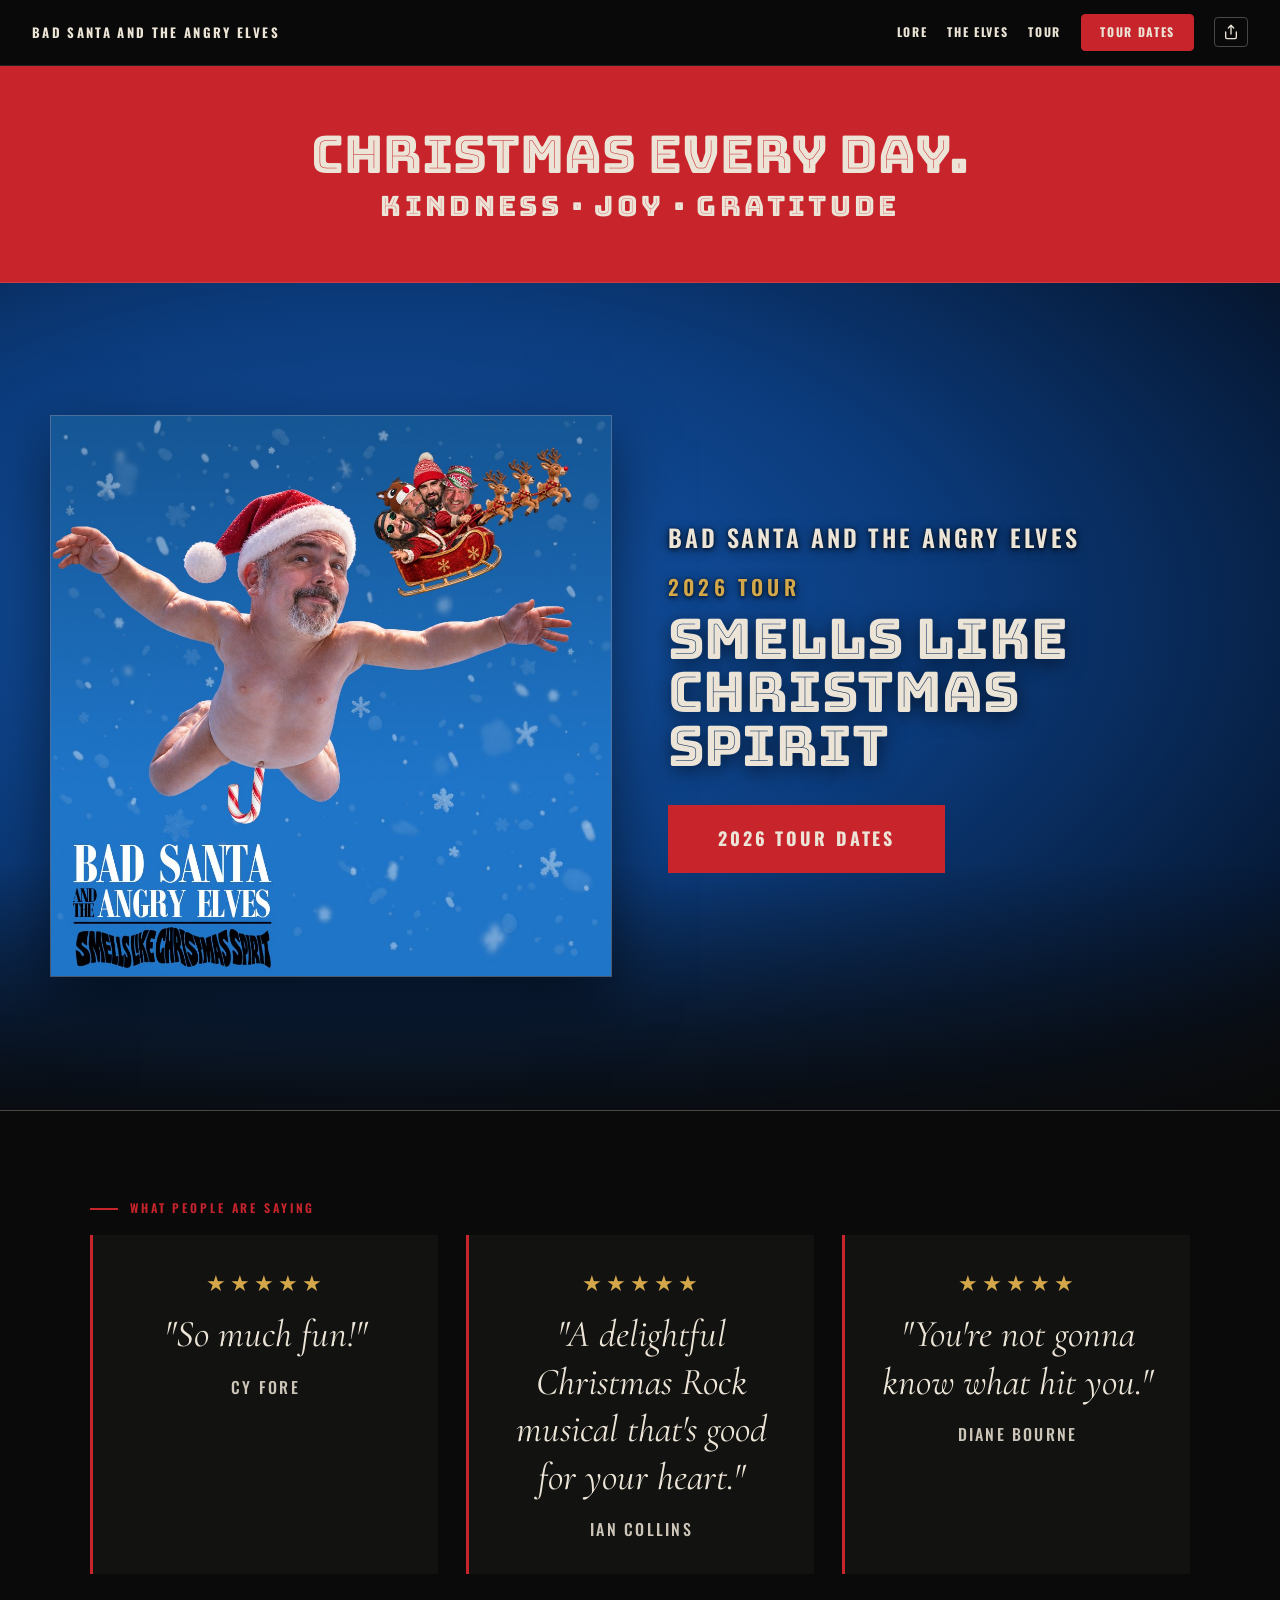
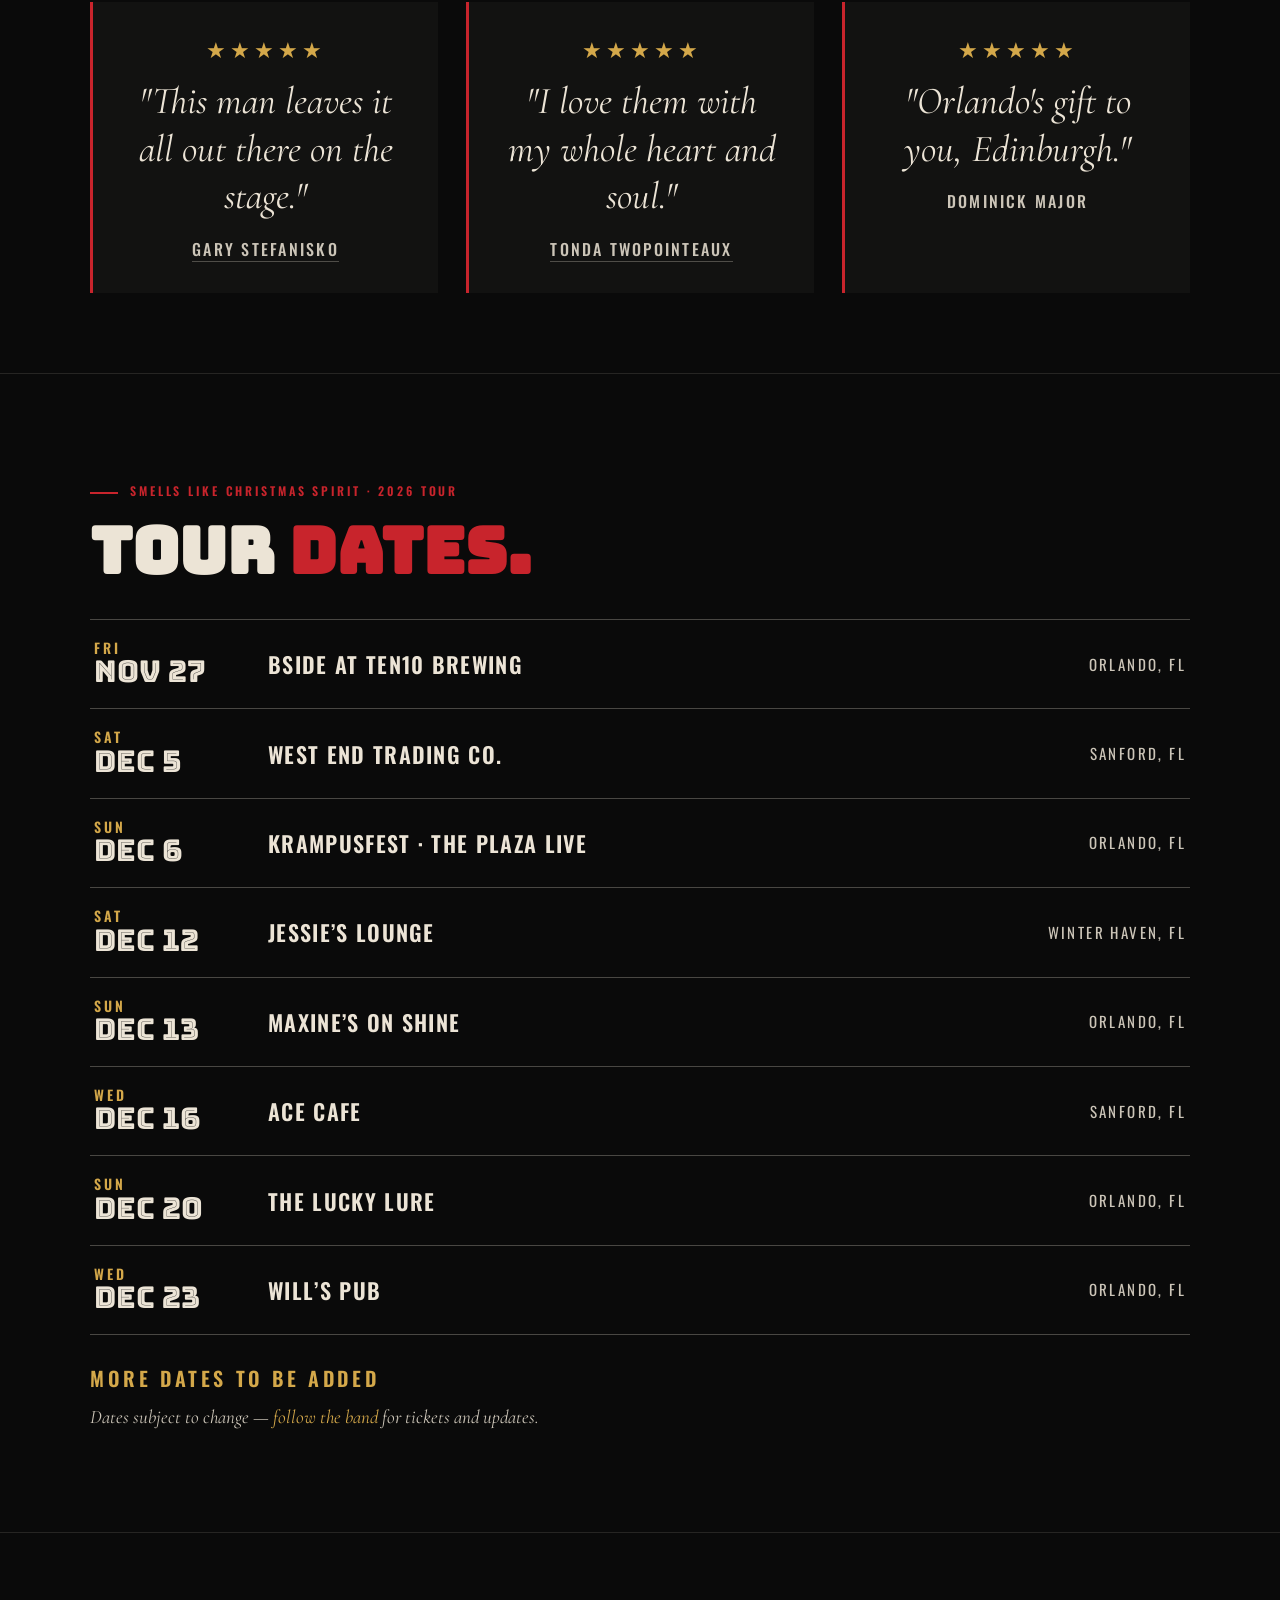
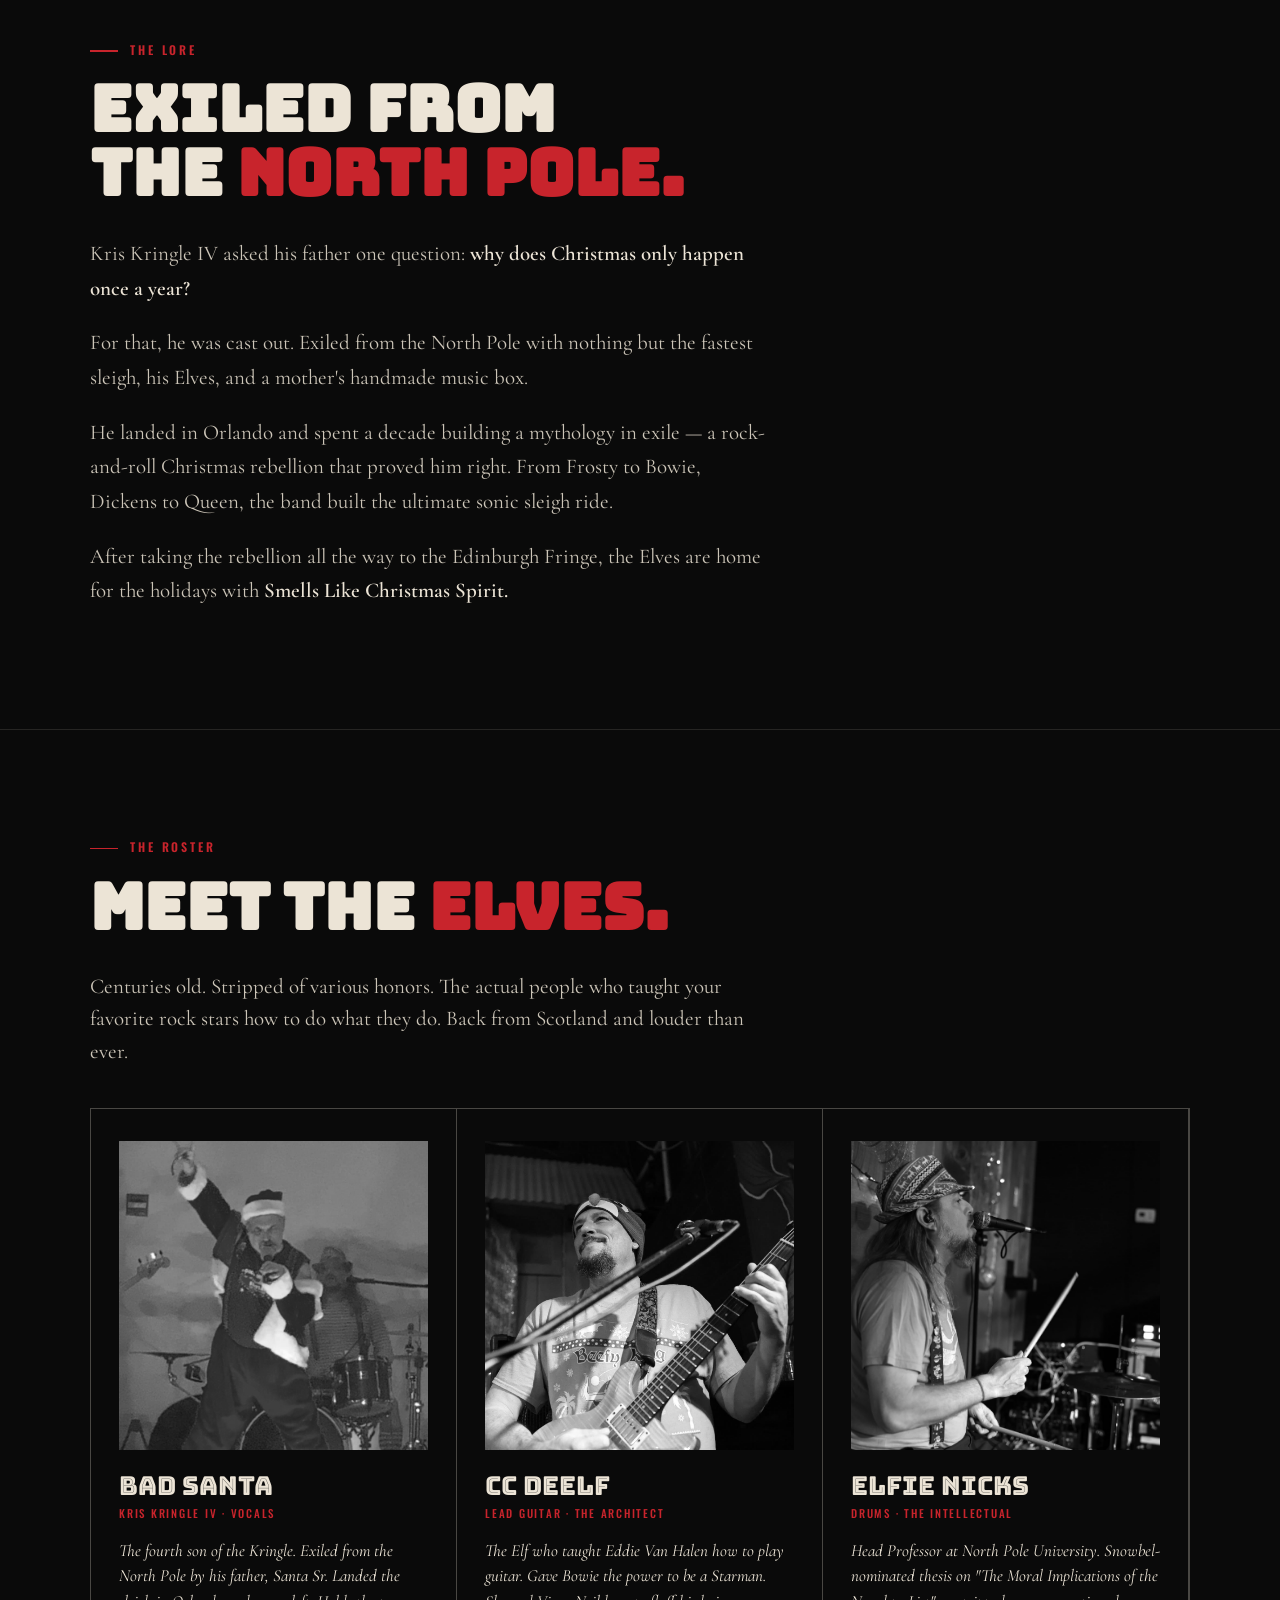
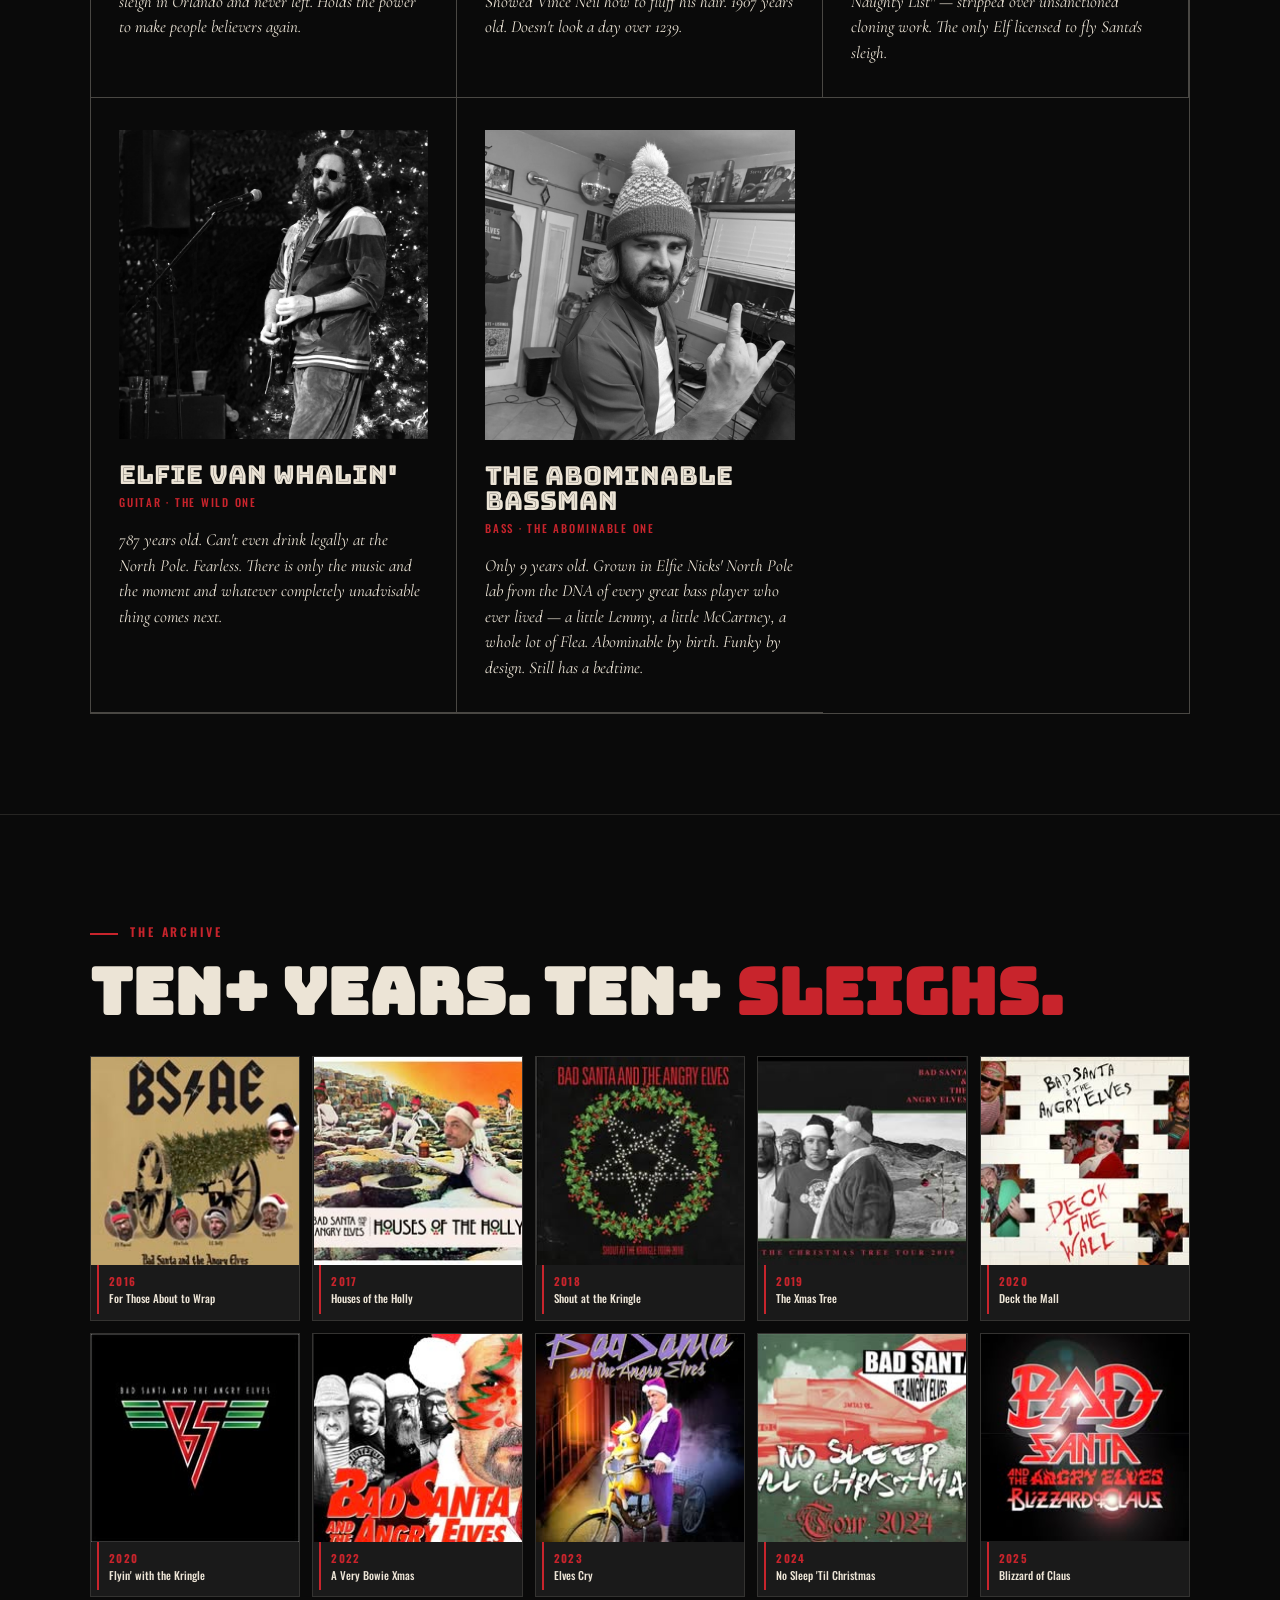
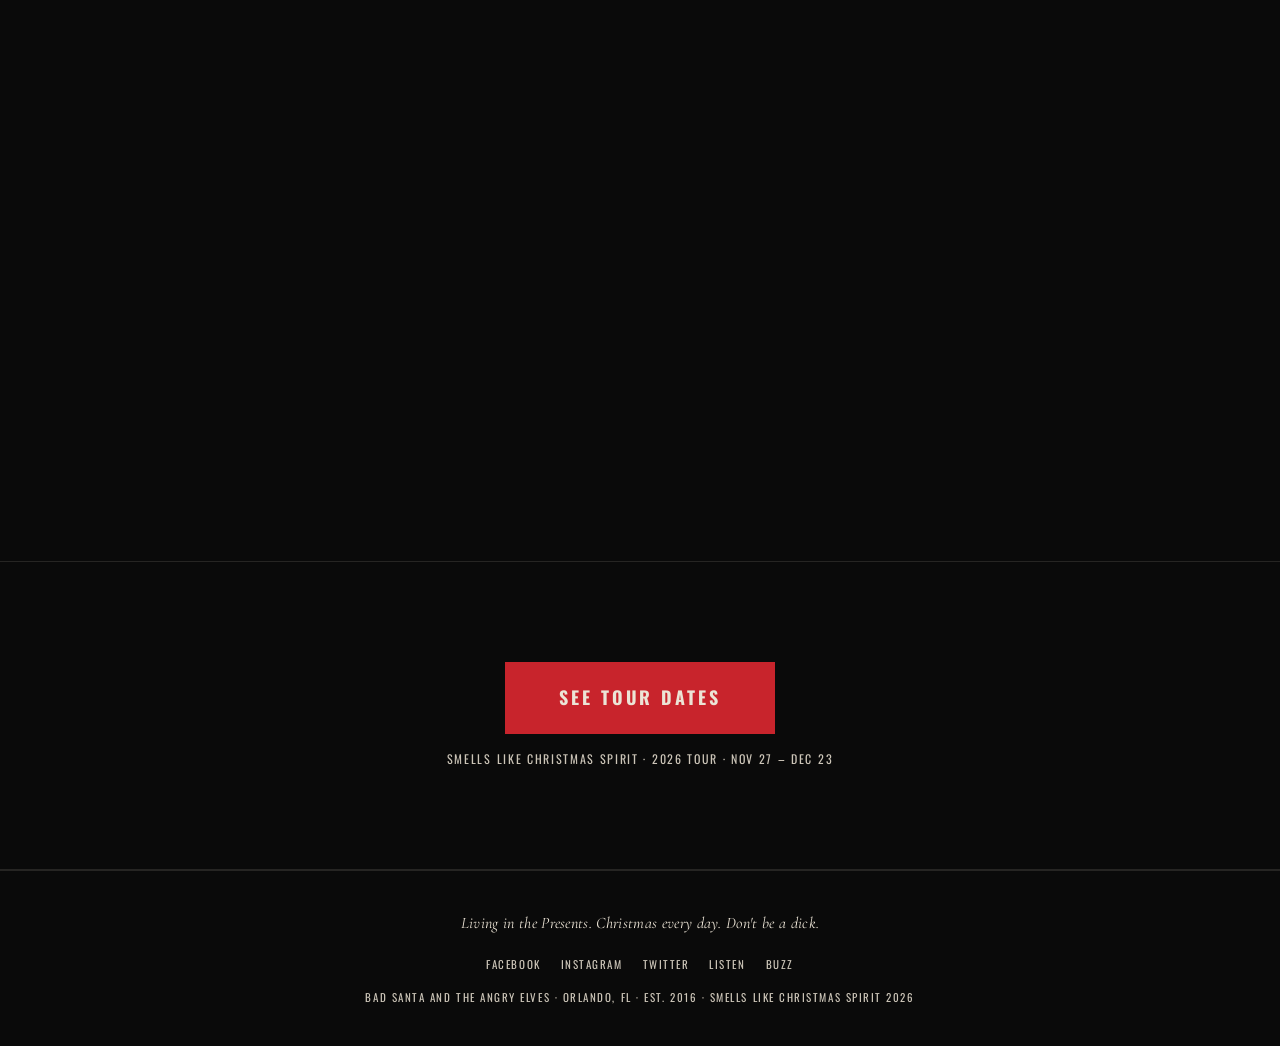
==== index.html @ c156f2d1 "Update 2026 poster to final 5 Co-Authored-By: Claude Opus 5.5 <noreply@anthropic.com> Claude-Session" ====
<!DOCTYPE html>
<html lang="en">
<head>
<meta charset="UTF-8">
<meta name="viewport" content="width=device-width, initial-scale=1.0">
<title>Bad Santa and the Angry Elves — Smells Like Christmas Spirit 2026 | Mythical Cabaret Rock Opera</title>
<meta name="description" content="A Mythic Immersive Cabaret Rock Opera. Bad Santa and the Angry Elves present Smells Like Christmas Spirit — the 2026 holiday tour, Nov 27 – Dec 23 across Central Florida.">

<!-- Open Graph / Facebook -->
<meta property="og:type" content="website">
<meta property="og:url" content="https://badsantaandtheangryelves.com/">
<meta property="og:title" content="Bad Santa and the Angry Elves — Smells Like Christmas Spirit">
<meta property="og:description" content="A Mythic Immersive Cabaret Rock Opera. Smells Like Christmas Spirit — 2026 holiday tour, Nov 27 – Dec 23.">
<meta property="og:image" content="https://badsantaandtheangryelves.com/posters/poster-2026.jpg?v=5">
<meta property="og:image:width" content="1080">
<meta property="og:image:height" content="1080">

<!-- Twitter -->
<meta name="twitter:card" content="summary_large_image">
<meta name="twitter:title" content="Bad Santa and the Angry Elves — Smells Like Christmas Spirit">
<meta name="twitter:description" content="A Mythic Immersive Cabaret Rock Opera. Smells Like Christmas Spirit — 2026 holiday tour, Nov 27 – Dec 23.">
<meta name="twitter:image" content="https://badsantaandtheangryelves.com/posters/poster-2026.jpg?v=5">
<link rel="icon" type="image/jpeg" href="media/bs-icon.jpg">
<link rel="apple-touch-icon" href="media/bs-icon.jpg">
<link rel="stylesheet" href="includes.css">
<link rel="preconnect" href="https://fonts.googleapis.com">
<link rel="preconnect" href="https://fonts.gstatic.com" crossorigin>
<link href="https://fonts.googleapis.com/css2?family=Bungee+Inline&family=Oswald:wght@400;500;600;700&family=Cormorant+Garamond:ital,wght@0,400;0,500;0,600;1,400&display=swap" rel="stylesheet">
<style>
  :root {
    --black: #0a0a0a;
    --bone: #ece4d6;
    --bone-dim: #ccc5b8;
    --blood: #c8242c;
    --blood-dark: #8a161c;
    --holly: #1f5f3a;
    --gold: #d4a84a;
    --line: rgba(236, 228, 214, 0.12);
    --line-strong: rgba(236, 228, 214, 0.28);
  }
  * { box-sizing: border-box; margin: 0; padding: 0; }
  html { scroll-behavior: smooth; }
  body {
    background: var(--black);
    color: var(--bone);
    font-family: 'Cormorant Garamond', Georgia, serif;
    font-size: 21px;
    line-height: 1.55;
    -webkit-font-smoothing: antialiased;
    overflow-x: hidden;
  }
  a { color: var(--blood); text-decoration: none; transition: color 0.2s; }
  a:hover { color: var(--bone); }
  ::selection { background: var(--blood); color: var(--bone); }

  /* ---------- HERO ---------- */
  .hero {
    position: relative;
    min-height: 92vh;
    display: flex; flex-direction: column; justify-content: center;
    align-items: center;
    padding: 60px 40px;
    border-bottom: 1px solid var(--line-strong);
    overflow: hidden;
    text-align: center;
  }
  .hero-img {
    position: absolute; inset: 0;
    background: radial-gradient(ellipse at 30% 40%, #1559b0 0%, #0b3a7a 45%, #061a38 80%, var(--black) 100%);
  }
  .hero-overlay {
    position: absolute; inset: 0;
    background: linear-gradient(180deg, rgba(10,10,10,0) 0%, rgba(10,10,10,0) 70%, rgba(10,10,10,0.85) 100%);
  }
  .hero-content {
    position: relative;
    max-width: 1180px;
    width: 100%;
    z-index: 2;
    display: grid;
    grid-template-columns: minmax(0, 1fr) minmax(0, 1fr);
    gap: 56px;
    align-items: center;
  }
  .hero-poster {
    width: 100%;
    height: auto;
    aspect-ratio: 1/1;
    object-fit: cover;
    display: block;
    border: 1px solid var(--line-strong);
    box-shadow: 0 24px 60px rgba(0,0,0,0.55);
  }
  .hero-poster-link { display: block; cursor: zoom-in; transition: transform 0.25s; }
  .hero-poster-link:hover { transform: scale(1.015); }
  .lightbox {
    position: fixed; inset: 0; z-index: 9999;
    background: rgba(5,5,5,0.97);
    -webkit-backdrop-filter: blur(6px); backdrop-filter: blur(6px);
    display: flex; align-items: center; justify-content: center;
    padding: 24px;
    opacity: 0; visibility: hidden;
    transition: opacity 0.25s, visibility 0.25s;
    cursor: zoom-out;
  }
  .lightbox.open { opacity: 1; visibility: visible; }
  .lightbox img {
    max-width: min(96vw, 1080px); max-height: 92vh;
    width: auto; height: auto;
    box-shadow: 0 30px 80px rgba(0,0,0,0.7);
  }
  .lightbox-close {
    position: absolute; top: 16px; right: 22px;
    background: none; border: 0; color: var(--bone);
    font-size: 42px; line-height: 1; cursor: pointer;
  }
  .hero-text { text-align: left; }
  .hero-theme {
    font-family: 'Bungee Inline', sans-serif;
    font-size: clamp(30px, 4.6vw, 56px);
    line-height: 0.95;
    text-transform: uppercase;
    color: var(--bone);
    text-shadow: 0 4px 20px rgba(0,0,0,0.6);
    margin-bottom: 18px;
  }
  .hero-title {
    font-family: 'Bungee Inline', sans-serif;
    font-size: clamp(52px, 10vw, 120px);
    line-height: 0.9;
    text-transform: uppercase;
    color: var(--bone);
    text-shadow: 0 4px 20px rgba(0,0,0,0.7), 0 2px 6px rgba(0,0,0,0.9);
    margin-bottom: 4px;
  }
  .hero-title-sub {
    font-family: 'Bungee Inline', sans-serif;
    font-size: clamp(26px, 4.8vw, 53px);
    text-transform: uppercase;
    color: #3a9e5e;
    text-shadow: 0 4px 20px rgba(0,0,0,0.7), 0 2px 6px rgba(0,0,0,0.9);
    line-height: 1;
    margin-bottom: 24px;
  }
  .hero-subtitle {
    font-family: 'Oswald', sans-serif;
    font-weight: 600;
    font-size: 21px;
    text-transform: uppercase;
    letter-spacing: 0.2em;
    color: var(--bone);
    text-shadow: 0 2px 12px rgba(0,0,0,0.6), 0 1px 4px rgba(0,0,0,0.8);
    margin-bottom: 6px;
  }
  .hero-fringe {
    font-family: 'Oswald', sans-serif;
    font-weight: 600;
    font-size: 21px;
    text-transform: uppercase;
    letter-spacing: 0.2em;
    color: var(--gold);
    text-shadow: 0 2px 12px rgba(0,0,0,0.6), 0 1px 4px rgba(0,0,0,0.8);
    margin-bottom: 10px;
  }
  .hero-date {
    display: block;
    font-family: 'Bungee Inline', sans-serif;
    font-size: clamp(24px, 4vw, 40px);
    text-transform: uppercase;
    color: var(--bone);
    text-shadow: 0 3px 16px rgba(0,0,0,0.7), 0 2px 6px rgba(0,0,0,0.9);
    margin-bottom: 12px;
    text-decoration: none;
    transition: color 0.2s;
  }
  .hero-date:hover { color: var(--gold); }
  .hero-venue {
    display: block;
    font-family: 'Oswald', sans-serif;
    font-weight: 600;
    font-size: clamp(16px, 2.5vw, 22px);
    text-transform: uppercase;
    letter-spacing: 0.12em;
    color: var(--bone-dim);
    text-shadow: 0 2px 12px rgba(0,0,0,0.6), 0 1px 4px rgba(0,0,0,0.8);
    margin-bottom: 8px;
    text-decoration: none;
    transition: color 0.2s;
  }
  .hero-venue:hover { color: var(--bone); }
  .hero-info {
    font-family: 'Oswald', sans-serif;
    font-size: 18px;
    text-transform: uppercase;
    letter-spacing: 0.12em;
    color: var(--bone-dim);
    text-shadow: 0 2px 12px rgba(0,0,0,0.6), 0 1px 4px rgba(0,0,0,0.8);
    margin-bottom: 32px;
  }
  .hero-cta {
    display: inline-block;
    font-family: 'Oswald', sans-serif;
    font-weight: 700;
    letter-spacing: 0.16em;
    text-transform: uppercase;
    font-size: 18px;
    padding: 18px 48px;
    border: 2px solid var(--blood);
    background: var(--blood);
    color: var(--bone);
    transition: all 0.25s;
    text-decoration: none;
  }
  .hero-cta:hover { background: transparent; color: var(--blood); }
  .hero-cta .price {
    font-weight: 400;
    opacity: 0.85;
    margin-left: 8px;
  }

  /* ---------- TOUR ---------- */
  .tour-list { list-style: none; border-top: 1px solid var(--line-strong); margin-top: 36px; }
  .tour-row {
    display: grid;
    grid-template-columns: 150px 1fr auto;
    gap: 24px;
    align-items: center;
    padding: 20px 4px;
    border-bottom: 1px solid var(--line-strong);
    transition: background 0.2s;
  }
  .tour-row:hover { background: rgba(21, 89, 176, 0.18); }
  .tour-date { font-family: 'Oswald', sans-serif; text-transform: uppercase; line-height: 1.1; }
  .tour-dow { display: block; font-size: 14px; letter-spacing: 0.2em; color: var(--gold); font-weight: 600; }
  .tour-md { display: block; font-family: 'Bungee Inline', sans-serif; font-size: 30px; color: var(--bone); }
  .tour-venue { font-family: 'Oswald', sans-serif; font-weight: 600; font-size: 22px; text-transform: uppercase; letter-spacing: 0.06em; color: var(--bone); }
  .tour-city { font-family: 'Oswald', sans-serif; font-size: 15px; text-transform: uppercase; letter-spacing: 0.16em; color: var(--bone-dim); text-align: right; }
  .tour-more { margin-top: 28px; font-family: 'Oswald', sans-serif; font-weight: 600; font-size: 20px; text-transform: uppercase; letter-spacing: 0.18em; color: var(--gold); }
  .tour-note { margin-top: 8px; color: var(--bone-dim); font-size: 19px; font-style: italic; }
  .tour-note a { color: var(--gold); }
  @media (max-width: 680px) {
    .tour-row { grid-template-columns: 96px 1fr; gap: 4px 16px; }
    .tour-date { grid-row: span 2; }
    .tour-md { font-size: 22px; }
    .tour-venue { font-size: 18px; }
    .tour-city { text-align: left; font-size: 13px; }
  }

  /* ---------- VOICES ---------- */
  .voices {
    padding: 80px 40px;
    border-bottom: 1px solid var(--line);
  }
  .voices .wrap { max-width: 1100px; margin: 0 auto; }
  .voices-grid {
    display: grid;
    grid-template-columns: repeat(auto-fit, minmax(320px, 1fr));
    gap: 28px;
  }
  .voice {
    padding: 32px 36px;
    border-left: 3px solid var(--blood);
    background: rgba(236, 228, 214, 0.03);
    text-align: center;
  }
  .voice-stars {
    color: var(--gold);
    font-size: 22px;
    letter-spacing: 4px;
    margin-bottom: 10px;
  }
  .voice-quote {
    font-family: 'Cormorant Garamond', serif;
    font-style: italic;
    font-size: 38px;
    line-height: 1.25;
    color: var(--bone);
    margin-bottom: 16px;
  }
  .voice-src {
    font-family: 'Oswald', sans-serif;
    font-weight: 500;
    text-transform: uppercase;
    letter-spacing: 0.14em;
    font-size: 16px;
    color: var(--bone-dim);
  }
  .voice-src a { color: var(--bone-dim); text-decoration: none; border-bottom: 1px solid var(--line-strong); }
  .voice-src a:hover { color: var(--bone); }

  /* ---------- MANIFESTO STRIP ---------- */
  .manifesto {
    background: var(--blood);
    color: var(--bone);
    padding: 60px 40px;
    text-align: center;
    border-bottom: 1px solid var(--line);
  }
  .manifesto p {
    font-family: 'Bungee Inline', sans-serif;
    font-size: clamp(28px, 4.5vw, 52px);
    line-height: 1.1;
    text-transform: uppercase;
    margin: 0;
  }
  .manifesto p + p { margin-top: 8px; font-size: clamp(18px, 2.5vw, 28px); letter-spacing: 0.12em; }

  /* ---------- SECTIONS ---------- */
  section { padding: 100px 40px; border-bottom: 1px solid var(--line); position: relative; }
  .wrap { max-width: 1100px; margin: 0 auto; }
  .section-eyebrow {
    display: inline-block;
    color: var(--blood);
    margin-bottom: 18px;
    font-family: 'Oswald', sans-serif;
    font-weight: 600;
    text-transform: uppercase;
    letter-spacing: 0.24em;
    font-size: 12px;
  }
  .section-eyebrow::before {
    content: '';
    display: inline-block;
    width: 28px; height: 1.5px;
    background: var(--blood);
    vertical-align: middle;
    margin-right: 12px;
  }
  h2.section-h {
    font-family: 'Bungee Inline', sans-serif;
    font-size: clamp(36px, 5vw, 64px);
    line-height: 1;
    margin-bottom: 32px;
    text-transform: uppercase;
    color: var(--bone);
  }
  h2.section-h .accent { color: var(--blood); }

  /* ---------- LORE ---------- */
  .lore-text {
    max-width: 680px;
    font-size: 21px;
    color: var(--bone-dim);
    line-height: 1.65;
  }
  .lore-text p { margin-bottom: 20px; }
  .lore-text strong { color: var(--bone); font-weight: 600; }

  /* ---------- MEET THE ELVES ---------- */
  .elves-grid {
    display: grid;
    grid-template-columns: repeat(auto-fit, minmax(280px, 1fr));
    gap: 0;
    border: 1px solid var(--line-strong);
    margin-top: 40px;
  }
  .elf {
    padding: 32px 28px;
    border-right: 1px solid var(--line-strong);
    border-bottom: 1px solid var(--line-strong);
    background: var(--black);
  }
  .elf:last-child { border-right: none; }
  .elf-portrait {
    aspect-ratio: 1/1;
    background: #1a1a1a;
    background-size: cover;
    background-position: center;
    background-repeat: no-repeat;
    margin-bottom: 24px;
    filter: grayscale(1);
    transition: filter 0.3s;
  }
  .elf:hover .elf-portrait { filter: grayscale(0); }
  .elf-portrait[data-elf="santa"] { background-image: url('media/bad-santa.JPG'); }
  .elf-portrait[data-elf="ccdeelf"] { background-image: url('media/cc-deelf.JPG'); }
  .elf-portrait[data-elf="elfie-nicks"] { background-image: url('media/elfie-nicks.JPG'); }
  .elf-portrait[data-elf="elfie-van-whalin"] { background-image: url('media/elfie-van-whalin.JPG'); }
  .elf-portrait[data-elf="abominable-bassman"] { background-image: url('media/abominable-bassman.jpg'); background-position: center 30%; }
  .elf-name {
    font-family: 'Bungee Inline', sans-serif;
    font-size: 26px;
    color: var(--bone);
    text-transform: uppercase;
    line-height: 0.95;
    margin-bottom: 6px;
  }
  .elf-role {
    color: var(--blood);
    font-family: 'Oswald', sans-serif;
    font-weight: 500;
    letter-spacing: 0.16em;
    font-size: 11px;
    text-transform: uppercase;
    margin-bottom: 16px;
  }
  .elf-bio {
    font-family: 'Cormorant Garamond', serif;
    font-style: italic;
    color: var(--bone);
    font-size: 17px;
    line-height: 1.5;
  }

  /* ---------- ARCHIVE STRIP ---------- */
  .poster-grid {
    display: grid;
    grid-template-columns: repeat(5, 1fr);
    gap: 12px;
    margin-top: 32px;
  }
  .poster {
    background: #1a1a1a;
    border: 1px solid var(--line);
    overflow: hidden;
    transition: transform 0.2s, border-color 0.2s;
  }
  .poster:hover { transform: translateY(-3px); border-color: var(--blood); }
  .poster-img {
    aspect-ratio: 1/1;
    background: #1a1a1a;
    background-size: contain;
    background-position: center;
    background-repeat: no-repeat;
  }
  .poster-img[data-year="2016"] { background-image: url('posters/poster-2016.jpg'); }
  .poster-img[data-year="2017"] { background-image: url('posters/poster-2017.jpg'); }
  .poster-img[data-year="2018"] { background-image: url('posters/poster-2018.jpg'); }
  .poster-img[data-year="2019"] { background-image: url('posters/poster-2019.jpg'); }
  .poster-img[data-year="2020a"] { background-image: url('posters/poster-2020a.jpg'); }
  .poster-img[data-year="2020b"] { background-image: url('posters/poster-2020b.jpg'); }
  .poster-img[data-year="2022"] { background-image: url('posters/poster-2022.jpg'); }
  .poster-img[data-year="2023"] { background-image: url('posters/poster-2023.jpg'); }
  .poster-img[data-year="2024"] { background-image: url('posters/poster-2024.jpg'); }
  .poster-img[data-year="2025"] { background-image: url('posters/poster-2025.jpg'); }
  .poster-meta {
    padding: 8px 10px;
    border-left: 2px solid var(--blood);
    margin: 0 6px 6px;
  }
  .poster-year {
    font-family: 'Oswald', sans-serif;
    font-weight: 700;
    color: var(--blood);
    font-size: 11px;
    letter-spacing: 0.12em;
  }
  .poster-title {
    font-family: 'Oswald', sans-serif;
    font-weight: 500;
    color: var(--bone);
    font-size: 11px;
    line-height: 1.2;
    margin-top: 2px;
  }
  .archive-listen {
    margin-top: 32px;
    display: flex;
    flex-direction: column;
    gap: 8px;
  }
  .archive-listen iframe { border-radius: 8px; }

  /* ---------- FINAL CTA ---------- */
  .final-cta {
    text-align: center;
    padding: 100px 40px;
    background: var(--black);
    border-bottom: 1px solid var(--line);
  }
  .final-cta .ticket-btn {
    display: inline-block;
    font-family: 'Oswald', sans-serif;
    font-weight: 700;
    letter-spacing: 0.16em;
    text-transform: uppercase;
    font-size: 18px;
    padding: 20px 52px;
    border: 2px solid var(--blood);
    background: var(--blood);
    color: var(--bone);
    transition: all 0.25s;
    text-decoration: none;
  }
  .final-cta .ticket-btn:hover { background: transparent; color: var(--blood); }
  .final-cta .venue-line {
    margin-top: 16px;
    font-family: 'Oswald', sans-serif;
    font-size: 12px;
    text-transform: uppercase;
    letter-spacing: 0.14em;
    color: var(--bone-dim);
  }

  /* ---------- RESPONSIVE ---------- */
  @media (max-width: 880px) {
    .hero { padding: 40px 24px; min-height: auto; }
    .hero-content { grid-template-columns: 1fr; gap: 32px; }
    .hero-text { text-align: center; }
    .hero-poster { max-width: 520px; margin: 0 auto; }
    section { padding: 70px 24px; }
    .poster-grid { grid-template-columns: repeat(2, 1fr); }
    .voices { padding: 60px 24px; }
    .final-cta { padding: 70px 24px; }
  }
</style>
</head>
<body>

<div id="site-nav"></div>

<!-- MANIFESTO STRIP -->
<div class="manifesto">
  <p>Christmas Every Day.</p>
  <p>Kindness &middot; Joy &middot; Gratitude</p>
</div>

<!-- HERO -->
<header class="hero">
  <div class="hero-img"></div>
  <div class="hero-overlay"></div>
  <div class="hero-content">
    <a href="posters/poster-2026.jpg?v=5" class="hero-poster-link" aria-label="View poster full size"><img src="posters/poster-2026.jpg?v=5" alt="Bad Santa and the Angry Elves — Smells Like Christmas Spirit 2026 poster" class="hero-poster" width="1080" height="1080"></a>
    <div class="hero-text">
      <div class="hero-subtitle" style="font-size:clamp(18px,1.9vw,24px);letter-spacing:0.12em;margin-bottom:14px;text-wrap:balance;">Bad Santa and the Angry Elves</div>
      <div class="hero-fringe">2026 Tour</div>
      <div class="hero-theme" style="margin-bottom:32px;">Smells Like Christmas Spirit</div>
      <a href="#tour" class="hero-cta">2026 Tour Dates</a>
    </div>
  </div>
</header>

<!-- WHAT PEOPLE ARE SAYING -->
<div class="voices">
  <div class="wrap">
    <span class="section-eyebrow">What People Are Saying</span>
    <div class="voices-grid">
      <div class="voice">
        <div class="voice-stars">&#9733;&#9733;&#9733;&#9733;&#9733;</div>
        <div class="voice-quote">"So much fun!"</div>
        <div class="voice-src">Cy Fore</div>
      </div>
      <div class="voice">
        <div class="voice-stars">&#9733;&#9733;&#9733;&#9733;&#9733;</div>
        <div class="voice-quote">"A delightful Christmas Rock musical that's good for your heart."</div>
        <div class="voice-src">Ian Collins</div>
      </div>
      <div class="voice">
        <div class="voice-stars">&#9733;&#9733;&#9733;&#9733;&#9733;</div>
        <div class="voice-quote">"You're not gonna know what hit you."</div>
        <div class="voice-src">Diane Bourne</div>
      </div>
      <div class="voice">
        <div class="voice-stars">&#9733;&#9733;&#9733;&#9733;&#9733;</div>
        <div class="voice-quote">"This man leaves it all out there on the stage."</div>
        <div class="voice-src"><a href="https://www.facebook.com/gary.stefanisko" target="_blank">Gary Stefanisko</a></div>
      </div>
      <div class="voice">
        <div class="voice-stars">&#9733;&#9733;&#9733;&#9733;&#9733;</div>
        <div class="voice-quote">"I love them with my whole heart and soul."</div>
        <div class="voice-src"><a href="https://www.facebook.com/tonda.twopointeaux" target="_blank">Tonda Twopointeaux</a></div>
      </div>
      <div class="voice">
        <div class="voice-stars">&#9733;&#9733;&#9733;&#9733;&#9733;</div>
        <div class="voice-quote">"Orlando's gift to you, Edinburgh."</div>
        <div class="voice-src">Dominick Major</div>
      </div>
    </div>
  </div>
</div>

<!-- TOUR DATES -->
<section id="tour"><span id="tickets" style="position:absolute;top:0;"></span>
  <div class="wrap">
    <span class="section-eyebrow">Smells Like Christmas Spirit &middot; 2026 Tour</span>
    <h2 class="section-h">Tour <span class="accent">Dates.</span></h2>
    <ul class="tour-list">
      <li class="tour-row">
        <div class="tour-date"><span class="tour-dow">Fri</span><span class="tour-md">Nov 27</span></div>
        <div class="tour-venue">BSide at Ten10 Brewing</div>
        <div class="tour-city">Orlando, FL</div>
      </li>
      <li class="tour-row">
        <div class="tour-date"><span class="tour-dow">Sat</span><span class="tour-md">Dec 5</span></div>
        <div class="tour-venue">West End Trading Co.</div>
        <div class="tour-city">Sanford, FL</div>
      </li>
      <li class="tour-row">
        <div class="tour-date"><span class="tour-dow">Sun</span><span class="tour-md">Dec 6</span></div>
        <div class="tour-venue">KrampusFest &middot; The Plaza Live</div>
        <div class="tour-city">Orlando, FL</div>
      </li>
      <li class="tour-row">
        <div class="tour-date"><span class="tour-dow">Sat</span><span class="tour-md">Dec 12</span></div>
        <div class="tour-venue">Jessie&rsquo;s Lounge</div>
        <div class="tour-city">Winter Haven, FL</div>
      </li>
      <li class="tour-row">
        <div class="tour-date"><span class="tour-dow">Sun</span><span class="tour-md">Dec 13</span></div>
        <div class="tour-venue">Maxine&rsquo;s on Shine</div>
        <div class="tour-city">Orlando, FL</div>
      </li>
      <li class="tour-row">
        <div class="tour-date"><span class="tour-dow">Wed</span><span class="tour-md">Dec 16</span></div>
        <div class="tour-venue">Ace Cafe</div>
        <div class="tour-city">Sanford, FL</div>
      </li>
      <li class="tour-row">
        <div class="tour-date"><span class="tour-dow">Sun</span><span class="tour-md">Dec 20</span></div>
        <div class="tour-venue">The Lucky Lure</div>
        <div class="tour-city">Orlando, FL</div>
      </li>
      <li class="tour-row">
        <div class="tour-date"><span class="tour-dow">Wed</span><span class="tour-md">Dec 23</span></div>
        <div class="tour-venue">Will&rsquo;s Pub</div>
        <div class="tour-city">Orlando, FL</div>
      </li>
    </ul>
    <p class="tour-more">More dates to be added</p>
    <p class="tour-note">Dates subject to change &mdash; <a href="https://www.instagram.com/badsantaandtheangryelves/" target="_blank">follow the band</a> for tickets and updates.</p>
  </div>
</section>
<!-- LORE -->
<section id="lore">
  <div class="wrap">
    <span class="section-eyebrow">The Lore</span>
    <h2 class="section-h">Exiled From<br>The <span class="accent">North Pole.</span></h2>
    <div class="lore-text">
      <p>Kris Kringle IV asked his father one question: <strong>why does Christmas only happen once a year?</strong></p>
      <p>For that, he was cast out. Exiled from the North Pole with nothing but the fastest sleigh, his Elves, and a mother's handmade music box.</p>
      <p>He landed in Orlando and spent a decade building a mythology in exile — a rock-and-roll Christmas rebellion that proved him right. From Frosty to Bowie, Dickens to Queen, the band built the ultimate sonic sleigh ride.</p>
      <p>After taking the rebellion all the way to the Edinburgh Fringe, the Elves are home for the holidays with <strong>Smells Like Christmas Spirit.</strong></p>
    </div>
  </div>
</section>

<!-- MEET THE ELVES -->
<section id="elves">
  <div class="wrap">
    <span class="section-eyebrow">The Roster</span>
    <h2 class="section-h">Meet The <span class="accent">Elves.</span></h2>
    <p style="max-width: 680px; color: var(--bone-dim); font-size: 21px;">
      Centuries old. Stripped of various honors. The actual people who taught your favorite rock stars how to do what they do. Back from Scotland and louder than ever.
    </p>

    <div class="elves-grid">
      <div class="elf">
        <div class="elf-portrait" data-elf="santa"></div>
        <div class="elf-name">Bad Santa</div>
        <div class="elf-role">Kris Kringle IV · Vocals</div>
        <div class="elf-bio">The fourth son of the Kringle. Exiled from the North Pole by his father, Santa Sr. Landed the sleigh in Orlando and never left. Holds the power to make people believers again.</div>
      </div>
      <div class="elf">
        <div class="elf-portrait" data-elf="ccdeelf"></div>
        <div class="elf-name">CC DeElf</div>
        <div class="elf-role">Lead Guitar · The Architect</div>
        <div class="elf-bio">The Elf who taught Eddie Van Halen how to play guitar. Gave Bowie the power to be a Starman. Showed Vince Neil how to fluff his hair. 1907 years old. Doesn't look a day over 1239.</div>
      </div>
      <div class="elf">
        <div class="elf-portrait" data-elf="elfie-nicks"></div>
        <div class="elf-name">Elfie Nicks</div>
        <div class="elf-role">Drums · The Intellectual</div>
        <div class="elf-bio">Head Professor at North Pole University. Snowbel-nominated thesis on "The Moral Implications of the Naughty List" — stripped over unsanctioned cloning work. The only Elf licensed to fly Santa's sleigh.</div>
      </div>
      <div class="elf">
        <div class="elf-portrait" data-elf="elfie-van-whalin"></div>
        <div class="elf-name">Elfie Van Whalin'</div>
        <div class="elf-role">Guitar · The Wild One</div>
        <div class="elf-bio">787 years old. Can't even drink legally at the North Pole. Fearless. There is only the music and the moment and whatever completely unadvisable thing comes next.</div>
      </div>
      <div class="elf">
        <div class="elf-portrait" data-elf="abominable-bassman"></div>
        <div class="elf-name">The Abominable Bassman</div>
        <div class="elf-role">Bass · The Abominable One</div>
        <div class="elf-bio">Only 9 years old. Grown in Elfie Nicks' North Pole lab from the DNA of every great bass player who ever lived &mdash; a little Lemmy, a little McCartney, a whole lot of Flea. Abominable by birth. Funky by design. Still has a bedtime.</div>
      </div>
    </div>
  </div>
</section>

<!-- ARCHIVE -->
<section>
  <div class="wrap">
    <span class="section-eyebrow">The Archive</span>
    <h2 class="section-h">Ten+ Years. Ten+ <span class="accent">Sleighs.</span></h2>

    <div class="poster-grid">
      <div class="poster">
        <div class="poster-img" data-year="2016"></div>
        <div class="poster-meta"><div class="poster-year">2016</div><div class="poster-title">For Those About to Wrap</div></div>
      </div>
      <div class="poster">
        <div class="poster-img" data-year="2017"></div>
        <div class="poster-meta"><div class="poster-year">2017</div><div class="poster-title">Houses of the Holly</div></div>
      </div>
      <div class="poster">
        <div class="poster-img" data-year="2018"></div>
        <div class="poster-meta"><div class="poster-year">2018</div><div class="poster-title">Shout at the Kringle</div></div>
      </div>
      <div class="poster">
        <div class="poster-img" data-year="2019"></div>
        <div class="poster-meta"><div class="poster-year">2019</div><div class="poster-title">The Xmas Tree</div></div>
      </div>
      <div class="poster">
        <div class="poster-img" data-year="2020a"></div>
        <div class="poster-meta"><div class="poster-year">2020</div><div class="poster-title">Deck the Mall</div></div>
      </div>
      <div class="poster">
        <div class="poster-img" data-year="2020b"></div>
        <div class="poster-meta"><div class="poster-year">2020</div><div class="poster-title">Flyin' with the Kringle</div></div>
      </div>
      <div class="poster">
        <div class="poster-img" data-year="2022"></div>
        <div class="poster-meta"><div class="poster-year">2022</div><div class="poster-title">A Very Bowie Xmas</div></div>
      </div>
      <div class="poster">
        <div class="poster-img" data-year="2023"></div>
        <div class="poster-meta"><div class="poster-year">2023</div><div class="poster-title">Elves Cry</div></div>
      </div>
      <div class="poster">
        <div class="poster-img" data-year="2024"></div>
        <div class="poster-meta"><div class="poster-year">2024</div><div class="poster-title">No Sleep 'Til Christmas</div></div>
      </div>
      <div class="poster">
        <div class="poster-img" data-year="2025"></div>
        <div class="poster-meta"><div class="poster-year">2025</div><div class="poster-title">Blizzard of Claus</div></div>
      </div>
    </div>

    <!-- Spotify embeds -->
    <div class="archive-listen">
      <iframe style="border-radius:8px" src="https://open.spotify.com/embed/track/7rswAicEpMB63mRnLNL8hA?utm_source=generator&theme=0" width="100%" height="80" frameBorder="0" allowfullscreen="" allow="autoplay; clipboard-write; encrypted-media; fullscreen; picture-in-picture" loading="lazy"></iframe>
      <iframe style="border-radius:8px" src="https://open.spotify.com/embed/track/32r5TGh4mtjGy25Dl4koFa?utm_source=generator&theme=0" width="100%" height="80" frameBorder="0" allowfullscreen="" allow="autoplay; clipboard-write; encrypted-media; fullscreen; picture-in-picture" loading="lazy"></iframe>
      <iframe style="border-radius:8px" src="https://open.spotify.com/embed/track/06RlRfC3jWsQmZu4Zce1cl?utm_source=generator&theme=0" width="100%" height="80" frameBorder="0" allowfullscreen="" allow="autoplay; clipboard-write; encrypted-media; fullscreen; picture-in-picture" loading="lazy"></iframe>
      <iframe style="border-radius:8px" src="https://open.spotify.com/embed/track/6GBb7u4jmYeXSLCNvmJtbv?utm_source=generator&theme=0" width="100%" height="80" frameBorder="0" allowfullscreen="" allow="autoplay; clipboard-write; encrypted-media; fullscreen; picture-in-picture" loading="lazy"></iframe>
      <iframe style="border-radius:8px" src="https://open.spotify.com/embed/track/08Z4hbTwLNkdSQ557Ti4gh?utm_source=generator&theme=0" width="100%" height="80" frameBorder="0" allowfullscreen="" allow="autoplay; clipboard-write; encrypted-media; fullscreen; picture-in-picture" loading="lazy"></iframe>
    </div>
  </div>
</section>

<!-- FINAL TICKET CTA -->
<div class="final-cta">
  <a href="#tour" class="ticket-btn">See Tour Dates</a>
  <div class="venue-line">Smells Like Christmas Spirit &middot; 2026 Tour &middot; Nov 27 &ndash; Dec 23</div>
</div>

<!-- FOOTER -->
<div id="site-footer"></div>

<div class="lightbox" id="poster-lightbox" role="dialog" aria-modal="true" aria-label="Poster full size">
  <button class="lightbox-close" aria-label="Close">&times;</button>
  <img src="posters/poster-2026.jpg?v=5" alt="Bad Santa and the Angry Elves — Smells Like Christmas Spirit 2026 poster">
</div>
<script>
(function () {
  var link = document.querySelector('.hero-poster-link');
  var box = document.getElementById('poster-lightbox');
  if (!link || !box) return;
  function close() { box.classList.remove('open'); document.body.style.overflow = ''; }
  link.addEventListener('click', function (e) {
    e.preventDefault();
    box.classList.add('open');
    document.body.style.overflow = 'hidden';
  });
  box.addEventListener('click', close);
  document.addEventListener('keydown', function (e) { if (e.key === 'Escape') close(); });
})();
</script>
<script src="includes.js"></script>

<!-- Default Statcounter code for Bad Santa https://badsantaandtheangryelves.com -->
<script type="text/javascript">
var sc_project=13286974; var sc_invisible=1; var sc_security="006598c2";
</script>
<script type="text/javascript" src="https://www.statcounter.com/counter/counter.js" async></script>
<noscript><div class="statcounter"><a title="Web Analytics Made Easy - Statcounter" href="https://statcounter.com/" target="_blank"><img class="statcounter" src="https://c.statcounter.com/13286974/0/006598c2/1/" alt="Web Analytics Made Easy - Statcounter" referrerPolicy="no-referrer-when-downgrade"></a></div></noscript>
<!-- End of Statcounter Code -->
</body>
</html>
---- includes.css ----
/* ========================================
   Bad Santa — Shared Nav & Footer Styles
   ======================================== */

/* ---------- TOP BAR ---------- */
.topbar {
  position: sticky; top: 0; z-index: 50;
  display: flex; justify-content: space-between; align-items: center;
  padding: 14px 32px;
  background: rgba(10, 10, 10, 0.92);
  backdrop-filter: blur(8px);
  border-bottom: 1px solid var(--line);
}
.topbar-brand {
  font-family: 'Oswald', sans-serif;
  font-weight: 700;
  letter-spacing: 0.18em;
  font-size: 13px;
  text-transform: uppercase;
  color: var(--bone);
  text-decoration: none;
}
.topbar-links {
  display: flex;
  align-items: center;
  gap: 20px;
}
.topbar-links a {
  font-family: 'Oswald', sans-serif;
  font-weight: 700;
  letter-spacing: 0.14em;
  font-size: 12px;
  text-transform: uppercase;
  color: var(--bone);
  text-decoration: none;
  transition: color 0.2s;
}
.topbar-links a:hover { color: var(--gold); }
.topbar-links a.active { color: var(--blood); }
.topbar-cta {
  background: var(--blood);
  color: var(--bone);
  padding: 9px 18px;
  font-family: 'Oswald', sans-serif;
  font-weight: 600;
  letter-spacing: 0.14em;
  font-size: 12px;
  text-transform: uppercase;
  border: 1px solid var(--blood);
  transition: all 0.2s;
}
.topbar-cta:hover { background: transparent; color: var(--blood); }

/* ---------- SHARE BUTTON ---------- */
.share-btn {
  background: none;
  border: 1px solid var(--line-strong);
  border-radius: 4px;
  cursor: pointer;
  padding: 6px 8px;
  display: flex;
  align-items: center;
  justify-content: center;
  transition: border-color 0.2s;
  position: relative;
}
.share-btn:hover { border-color: var(--gold); }
.share-btn svg { width: 16px; height: 16px; fill: none; stroke: var(--bone); stroke-width: 2; stroke-linecap: round; stroke-linejoin: round; transition: stroke 0.2s; }
.share-btn:hover svg { stroke: var(--gold); }
.share-toast {
  position: absolute;
  top: 100%;
  right: 0;
  margin-top: 8px;
  background: var(--holly);
  color: var(--bone);
  font-family: 'Oswald', sans-serif;
  font-size: 11px;
  font-weight: 500;
  letter-spacing: 0.1em;
  text-transform: uppercase;
  padding: 6px 12px;
  border-radius: 4px;
  white-space: nowrap;
  opacity: 0;
  transform: translateY(-4px);
  transition: opacity 0.3s, transform 0.3s;
  pointer-events: none;
}
.share-toast.show { opacity: 1; transform: translateY(0); }
.mobile-share-btn {
  background: none;
  border: 1px solid var(--line-strong);
  border-radius: 4px;
  cursor: pointer;
  padding: 12px 28px;
  display: flex;
  align-items: center;
  gap: 10px;
  font-family: 'Oswald', sans-serif;
  font-weight: 700;
  letter-spacing: 0.18em;
  font-size: 20px;
  text-transform: uppercase;
  color: var(--bone);
  transition: border-color 0.2s, color 0.2s;
  margin-top: 8px;
}
.mobile-share-btn:hover { border-color: var(--gold); color: var(--gold); }
.mobile-share-btn svg { width: 20px; height: 20px; fill: none; stroke: currentColor; stroke-width: 2; stroke-linecap: round; stroke-linejoin: round; }

/* ---------- HAMBURGER ---------- */
.hamburger {
  display: none;
  background: none;
  border: none;
  cursor: pointer;
  padding: 4px;
  z-index: 60;
}
.hamburger span {
  display: block;
  width: 22px;
  height: 2px;
  background: var(--bone);
  margin: 5px 0;
  transition: all 0.3s;
}
.hamburger.open span:nth-child(1) { transform: rotate(45deg) translate(5px, 5px); }
.hamburger.open span:nth-child(2) { opacity: 0; }
.hamburger.open span:nth-child(3) { transform: rotate(-45deg) translate(5px, -5px); }

.mobile-menu {
  display: none;
  position: fixed;
  top: 0; left: 0; right: 0; bottom: 0;
  background: rgba(10, 10, 10, 0.97);
  z-index: 55;
  flex-direction: column;
  justify-content: center;
  align-items: center;
  gap: 28px;
}
.mobile-menu.open { display: flex; }
.mobile-menu a {
  font-family: 'Oswald', sans-serif;
  font-weight: 700;
  letter-spacing: 0.18em;
  font-size: 20px;
  text-transform: uppercase;
  color: var(--bone);
  text-decoration: none;
  transition: color 0.2s;
}
.mobile-menu a:hover { color: var(--gold); }
.mobile-menu .topbar-cta {
  font-size: 16px;
  padding: 14px 32px;
  margin-top: 8px;
}

/* ---------- FOOTER ---------- */
footer {
  text-align: center;
  padding: 40px 24px;
  font-family: 'Oswald', sans-serif;
  font-size: 11px;
  text-transform: uppercase;
  letter-spacing: 0.14em;
  color: var(--bone-dim);
  border-top: 1px solid var(--line);
}
footer .creed {
  font-family: 'Cormorant Garamond', Georgia, serif;
  font-size: 16px;
  font-style: italic;
  letter-spacing: 0.02em;
  text-transform: none;
  color: var(--bone);
  margin-bottom: 20px;
}
footer .footer-links {
  display: flex;
  justify-content: center;
  gap: 20px;
  flex-wrap: wrap;
  margin-bottom: 16px;
}
footer .footer-links a {
  color: var(--bone-dim);
  transition: color 0.2s;
}
footer .footer-links a:hover { color: var(--bone); }

/* ---------- STICKY MOBILE TICKET BAR ---------- */
.sticky-ticket-bar {
  display: none;
  position: fixed;
  bottom: 0; left: 0; right: 0;
  z-index: 49;
  background: var(--blood);
  text-align: center;
  padding: 0;
}
.sticky-ticket-bar a {
  display: block;
  padding: 14px 20px;
  font-family: 'Oswald', sans-serif;
  font-weight: 700;
  font-size: 16px;
  text-transform: uppercase;
  letter-spacing: 0.14em;
  color: var(--bone);
  text-decoration: none;
}

/* ---------- RESPONSIVE NAV ---------- */
@media (max-width: 880px) {
  .topbar { padding: 12px 20px; }
  .topbar-brand { font-size: 11px; letter-spacing: 0.12em; }
  .topbar-links { display: none; }
  .hamburger { display: block; }
  .sticky-ticket-bar { display: block; }
  body { padding-bottom: 52px; } /* space for sticky bar */
}
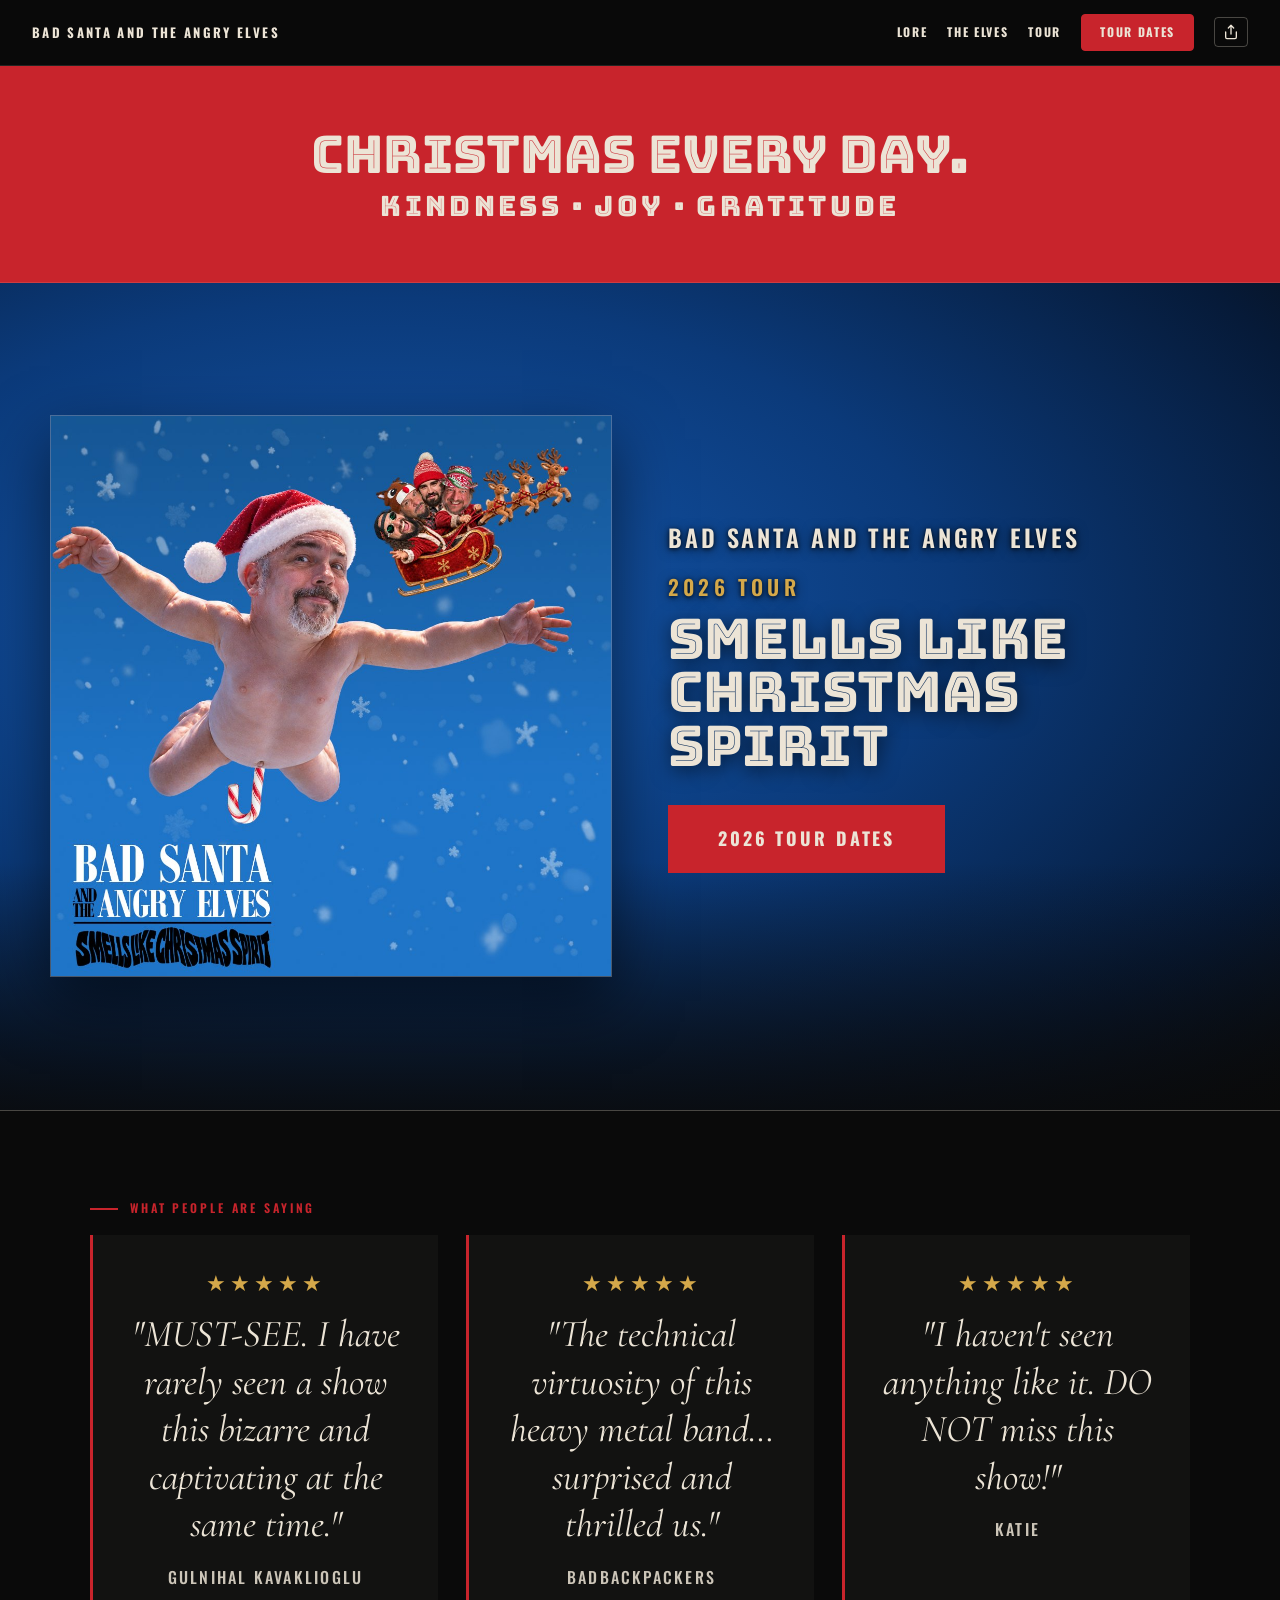
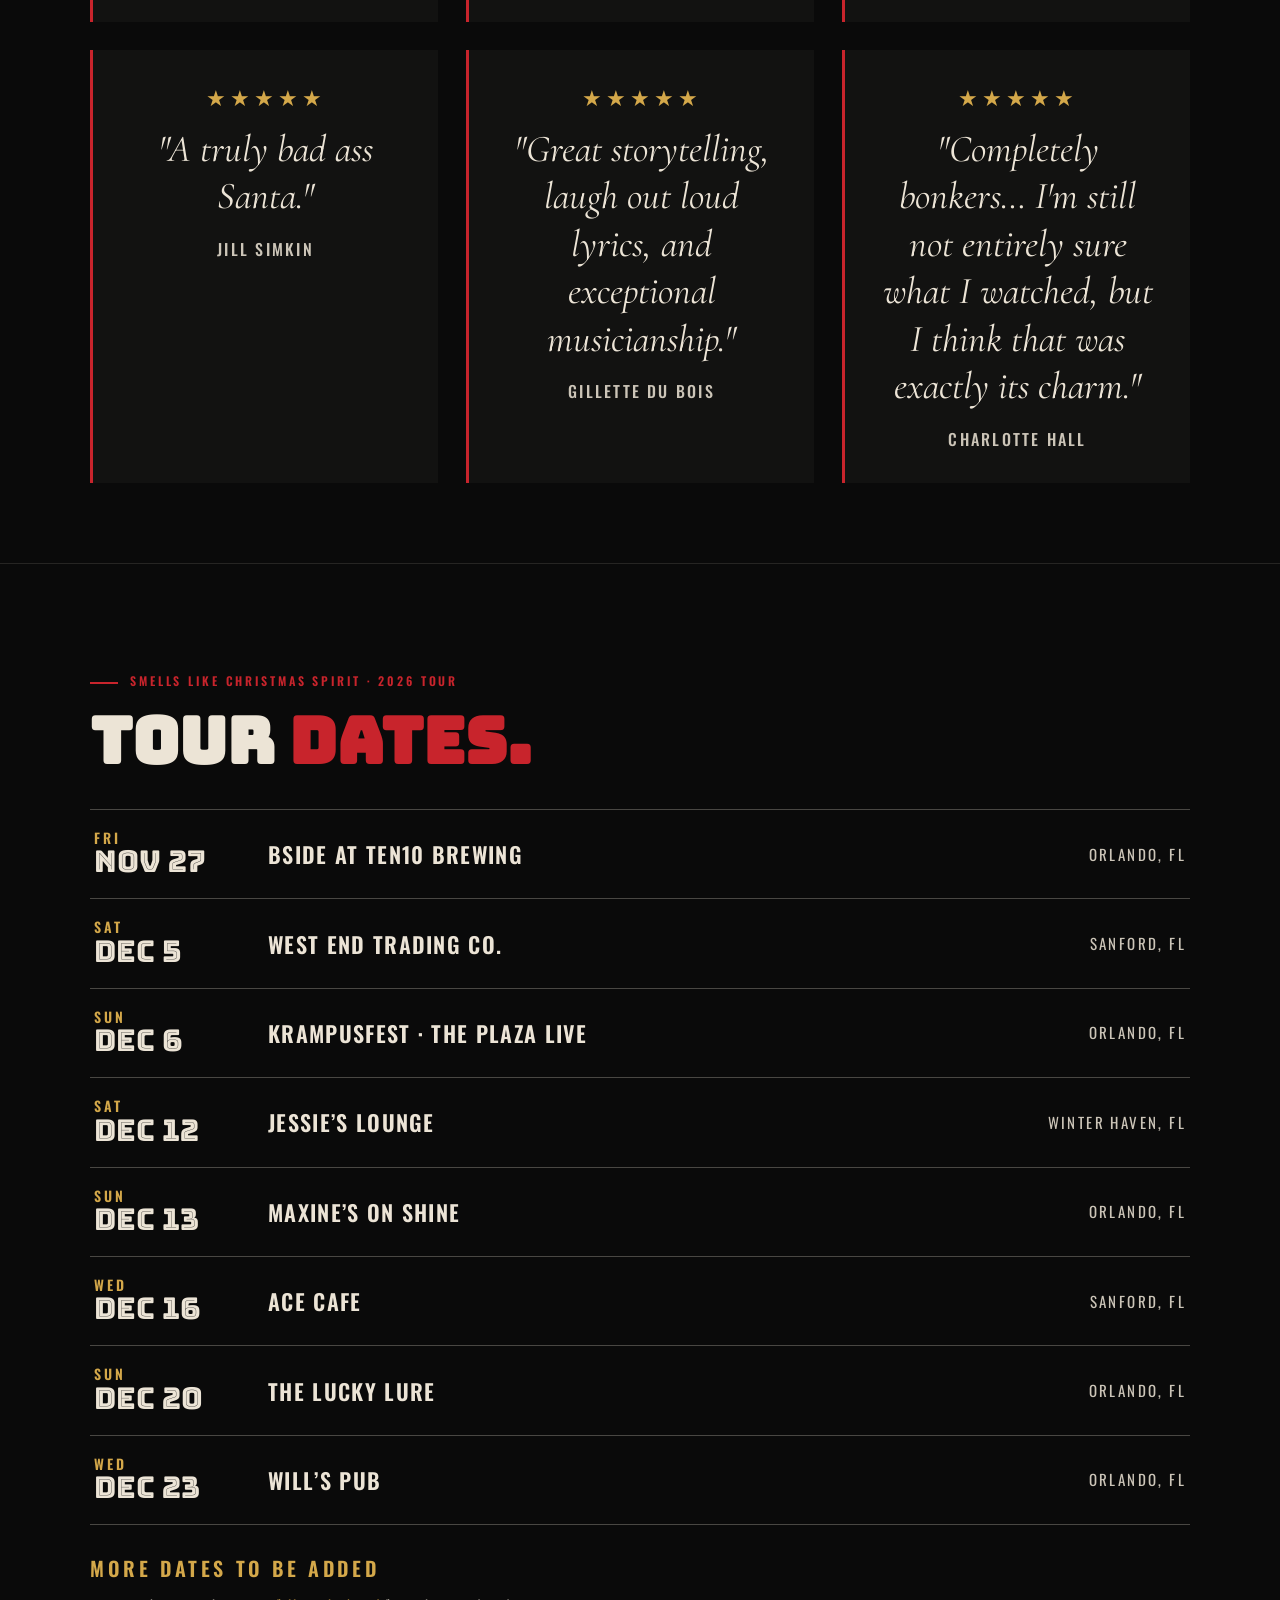
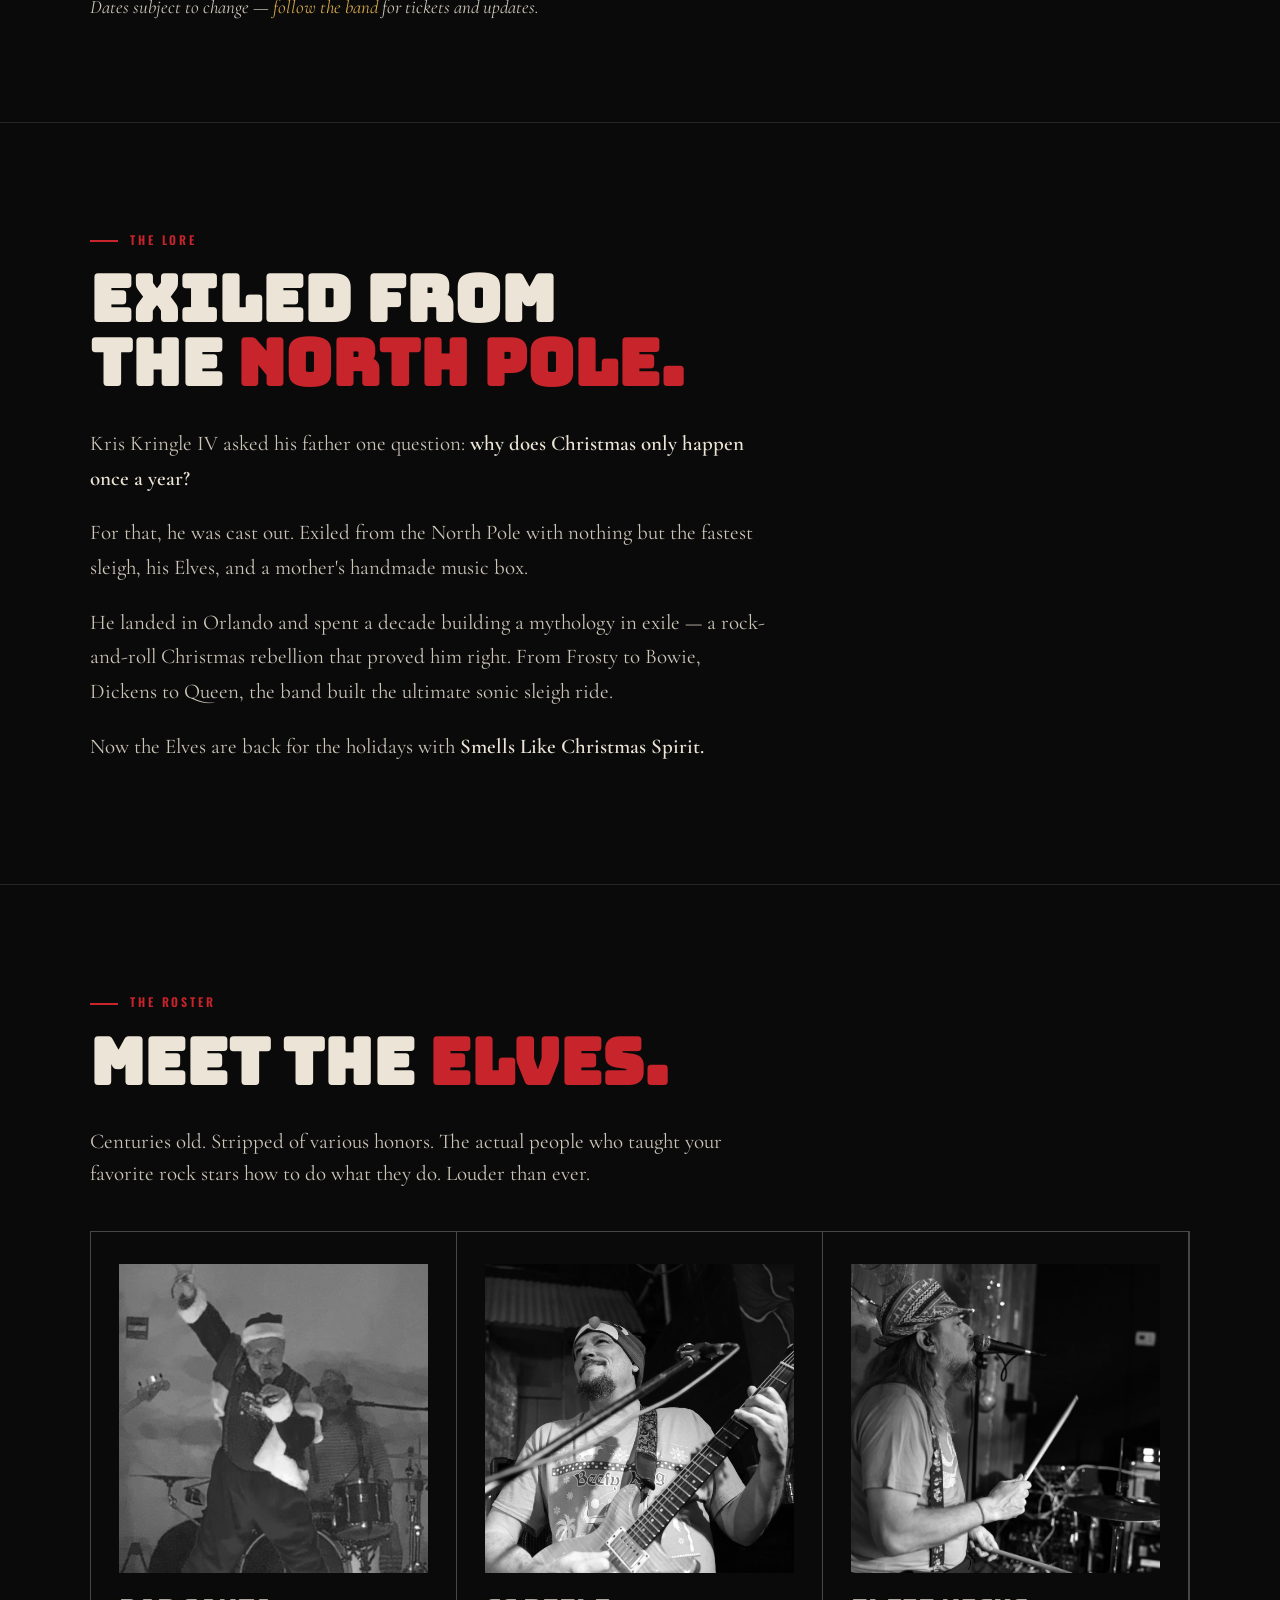
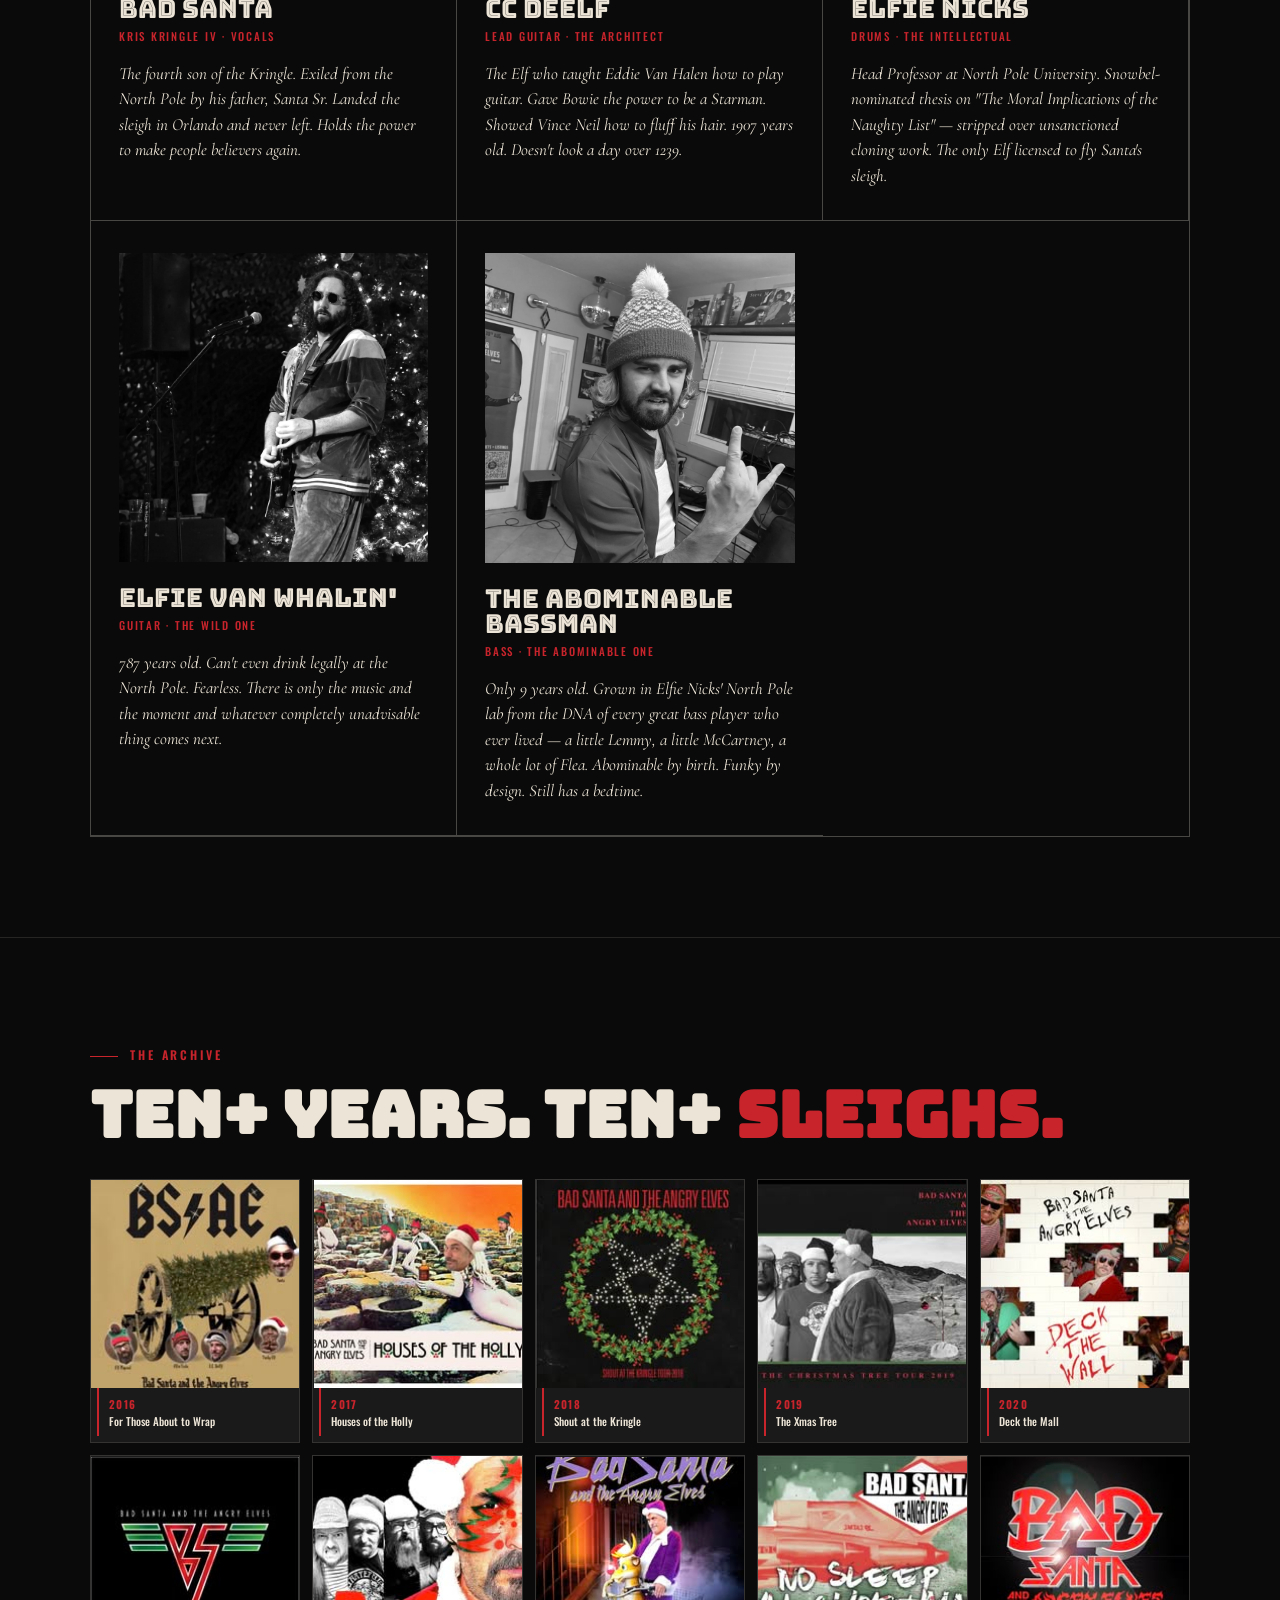
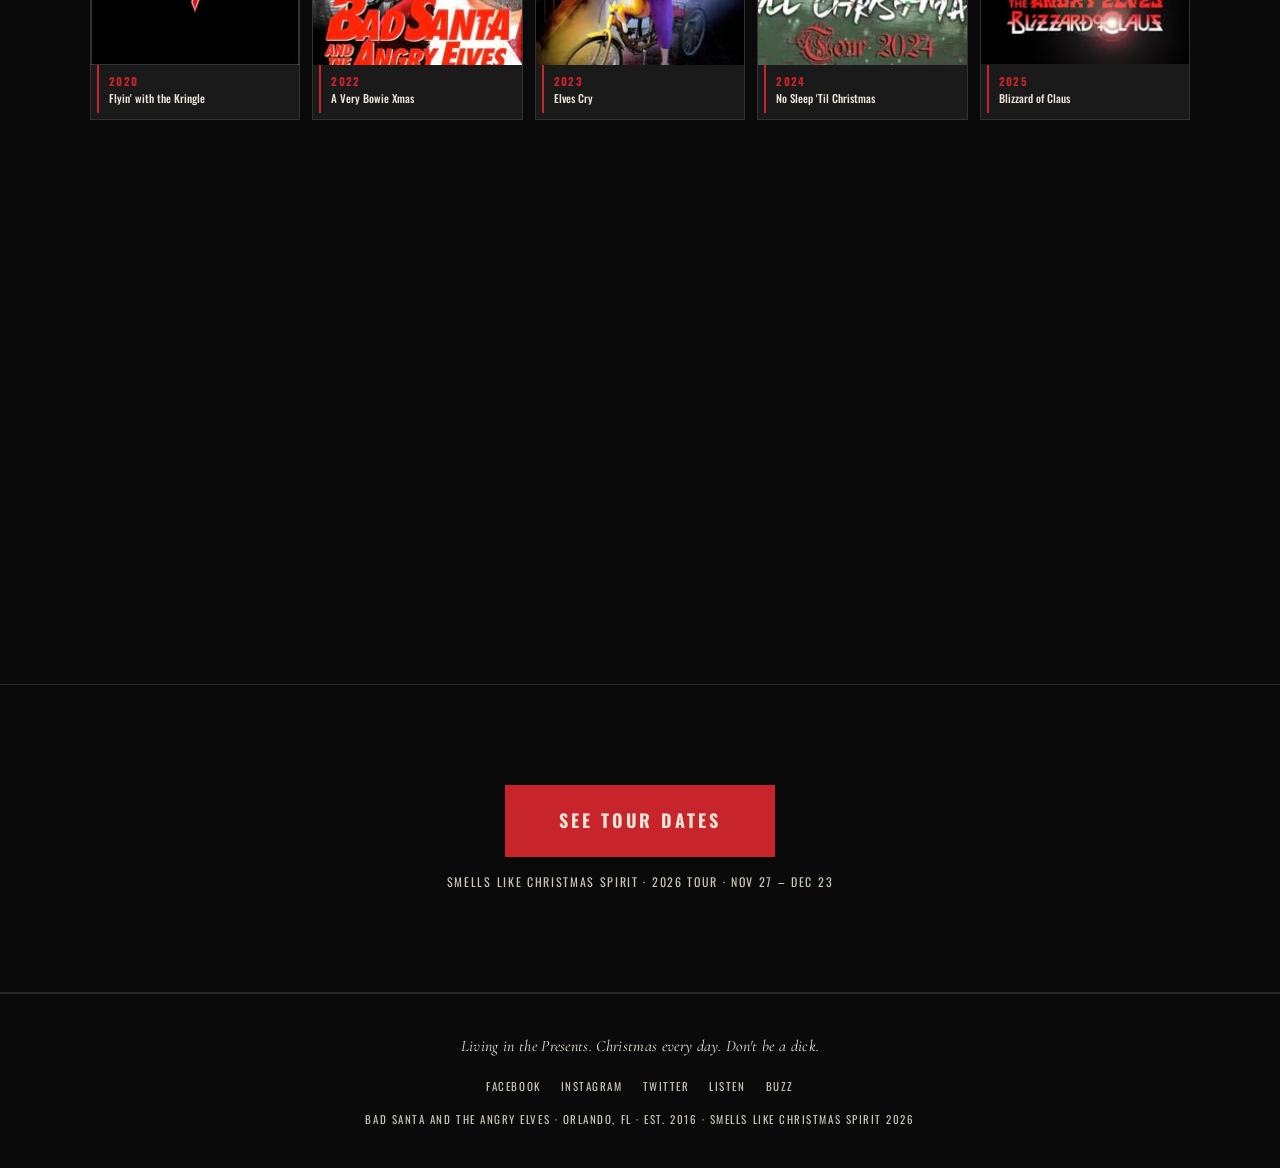
==== commit a010e62a: "New audience quotes; remove remaining Edinburgh/Fringe references Co-Authored-By: Claude Opus 5.5 <n" ====
--- a/index.html
+++ b/index.html
@@ -537,33 +537,33 @@
     <div class="voices-grid">
       <div class="voice">
         <div class="voice-stars">&#9733;&#9733;&#9733;&#9733;&#9733;</div>
-        <div class="voice-quote">"So much fun!"</div>
-        <div class="voice-src">Cy Fore</div>
+        <div class="voice-quote">"MUST-SEE. I have rarely seen a show this bizarre and captivating at the same time."</div>
+        <div class="voice-src">Gulnihal Kavaklioglu</div>
       </div>
       <div class="voice">
         <div class="voice-stars">&#9733;&#9733;&#9733;&#9733;&#9733;</div>
-        <div class="voice-quote">"A delightful Christmas Rock musical that's good for your heart."</div>
-        <div class="voice-src">Ian Collins</div>
+        <div class="voice-quote">"The technical virtuosity of this heavy metal band&hellip; surprised and thrilled us."</div>
+        <div class="voice-src">Badbackpackers</div>
       </div>
       <div class="voice">
         <div class="voice-stars">&#9733;&#9733;&#9733;&#9733;&#9733;</div>
-        <div class="voice-quote">"You're not gonna know what hit you."</div>
-        <div class="voice-src">Diane Bourne</div>
+        <div class="voice-quote">"I haven't seen anything like it. DO NOT miss this show!"</div>
+        <div class="voice-src">Katie</div>
       </div>
       <div class="voice">
         <div class="voice-stars">&#9733;&#9733;&#9733;&#9733;&#9733;</div>
-        <div class="voice-quote">"This man leaves it all out there on the stage."</div>
-        <div class="voice-src"><a href="https://www.facebook.com/gary.stefanisko" target="_blank">Gary Stefanisko</a></div>
+        <div class="voice-quote">"A truly bad ass Santa."</div>
+        <div class="voice-src">Jill Simkin</div>
       </div>
       <div class="voice">
         <div class="voice-stars">&#9733;&#9733;&#9733;&#9733;&#9733;</div>
-        <div class="voice-quote">"I love them with my whole heart and soul."</div>
-        <div class="voice-src"><a href="https://www.facebook.com/tonda.twopointeaux" target="_blank">Tonda Twopointeaux</a></div>
+        <div class="voice-quote">"Great storytelling, laugh out loud lyrics, and exceptional musicianship."</div>
+        <div class="voice-src">Gillette du Bois</div>
       </div>
       <div class="voice">
         <div class="voice-stars">&#9733;&#9733;&#9733;&#9733;&#9733;</div>
-        <div class="voice-quote">"Orlando's gift to you, Edinburgh."</div>
-        <div class="voice-src">Dominick Major</div>
+        <div class="voice-quote">"Completely bonkers&hellip; I'm still not entirely sure what I watched, but I think that was exactly its charm."</div>
+        <div class="voice-src">Charlotte Hall</div>
       </div>
     </div>
   </div>
@@ -629,7 +629,7 @@
       <p>Kris Kringle IV asked his father one question: <strong>why does Christmas only happen once a year?</strong></p>
       <p>For that, he was cast out. Exiled from the North Pole with nothing but the fastest sleigh, his Elves, and a mother's handmade music box.</p>
       <p>He landed in Orlando and spent a decade building a mythology in exile — a rock-and-roll Christmas rebellion that proved him right. From Frosty to Bowie, Dickens to Queen, the band built the ultimate sonic sleigh ride.</p>
-      <p>After taking the rebellion all the way to the Edinburgh Fringe, the Elves are home for the holidays with <strong>Smells Like Christmas Spirit.</strong></p>
+      <p>Now the Elves are back for the holidays with <strong>Smells Like Christmas Spirit.</strong></p>
     </div>
   </div>
 </section>
@@ -640,7 +640,7 @@
     <span class="section-eyebrow">The Roster</span>
     <h2 class="section-h">Meet The <span class="accent">Elves.</span></h2>
     <p style="max-width: 680px; color: var(--bone-dim); font-size: 21px;">
-      Centuries old. Stripped of various honors. The actual people who taught your favorite rock stars how to do what they do. Back from Scotland and louder than ever.
+      Centuries old. Stripped of various honors. The actual people who taught your favorite rock stars how to do what they do. Louder than ever.
     </p>
 
     <div class="elves-grid">
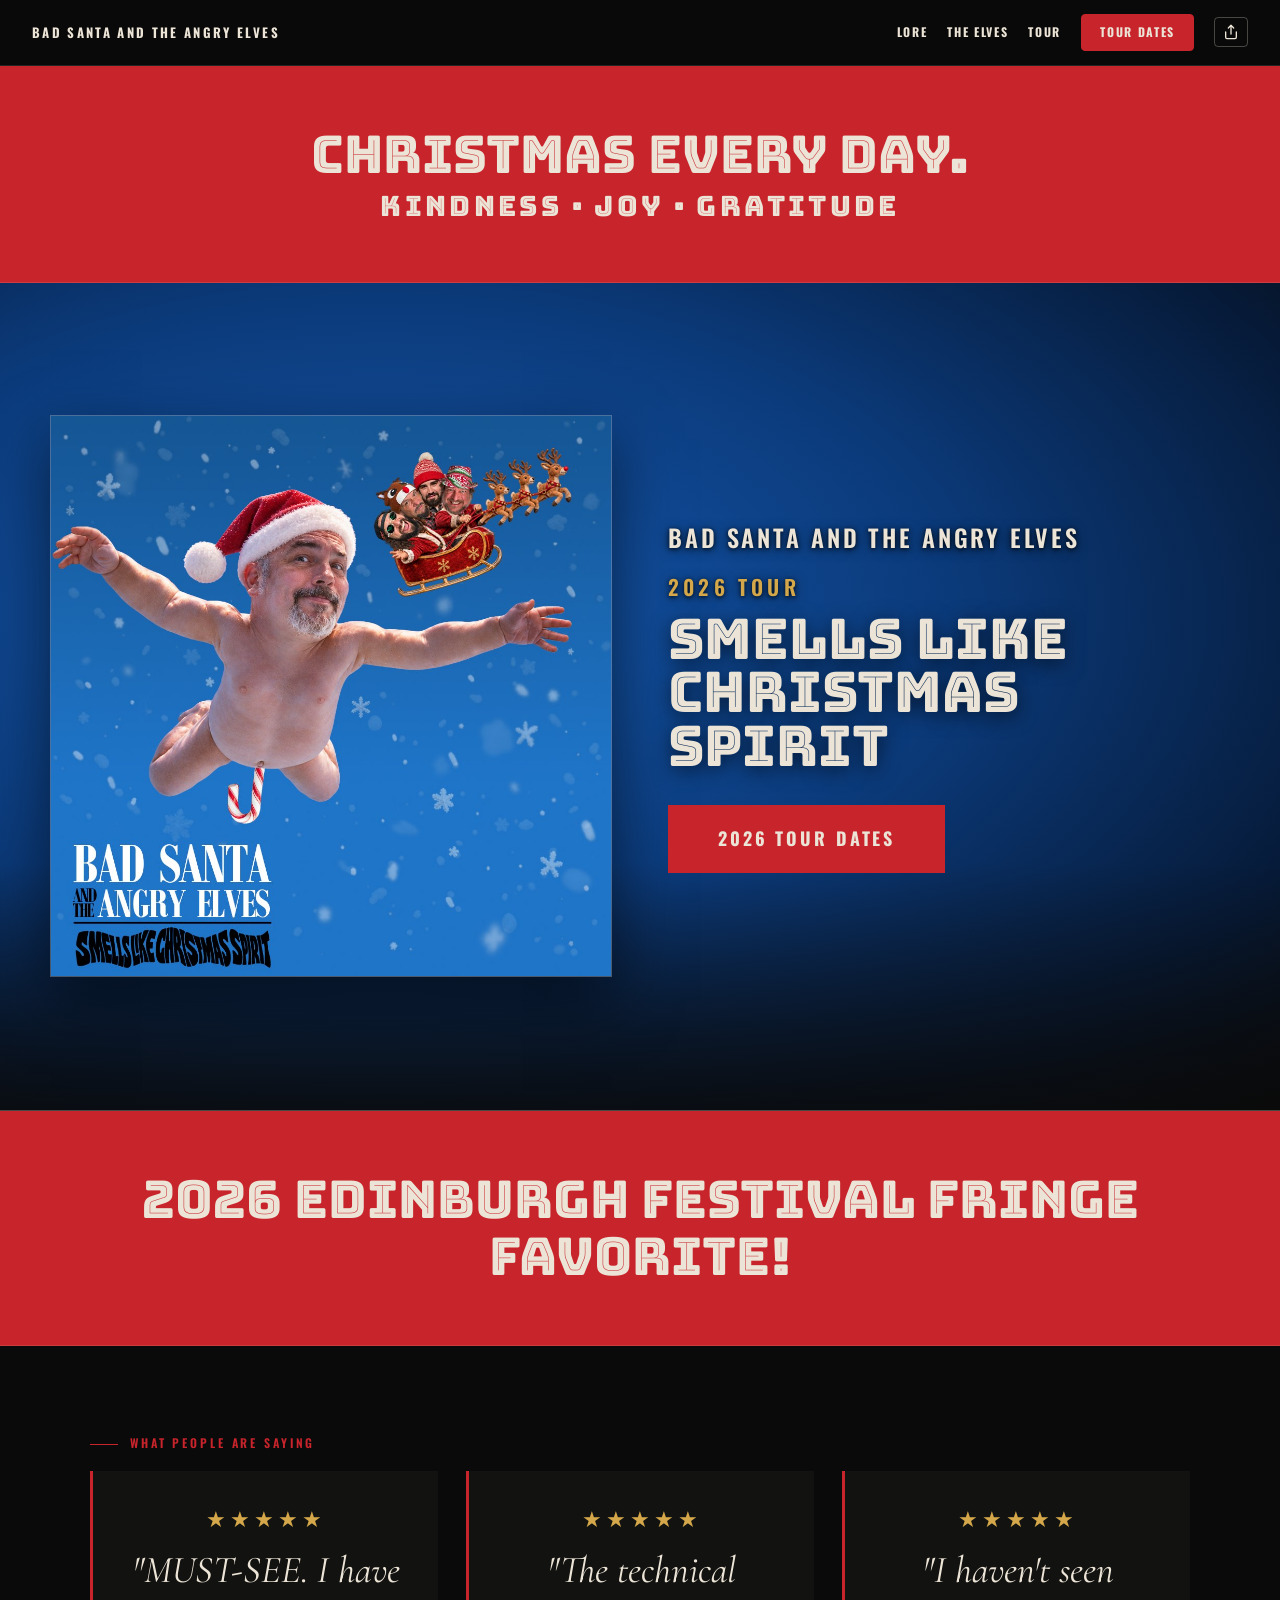
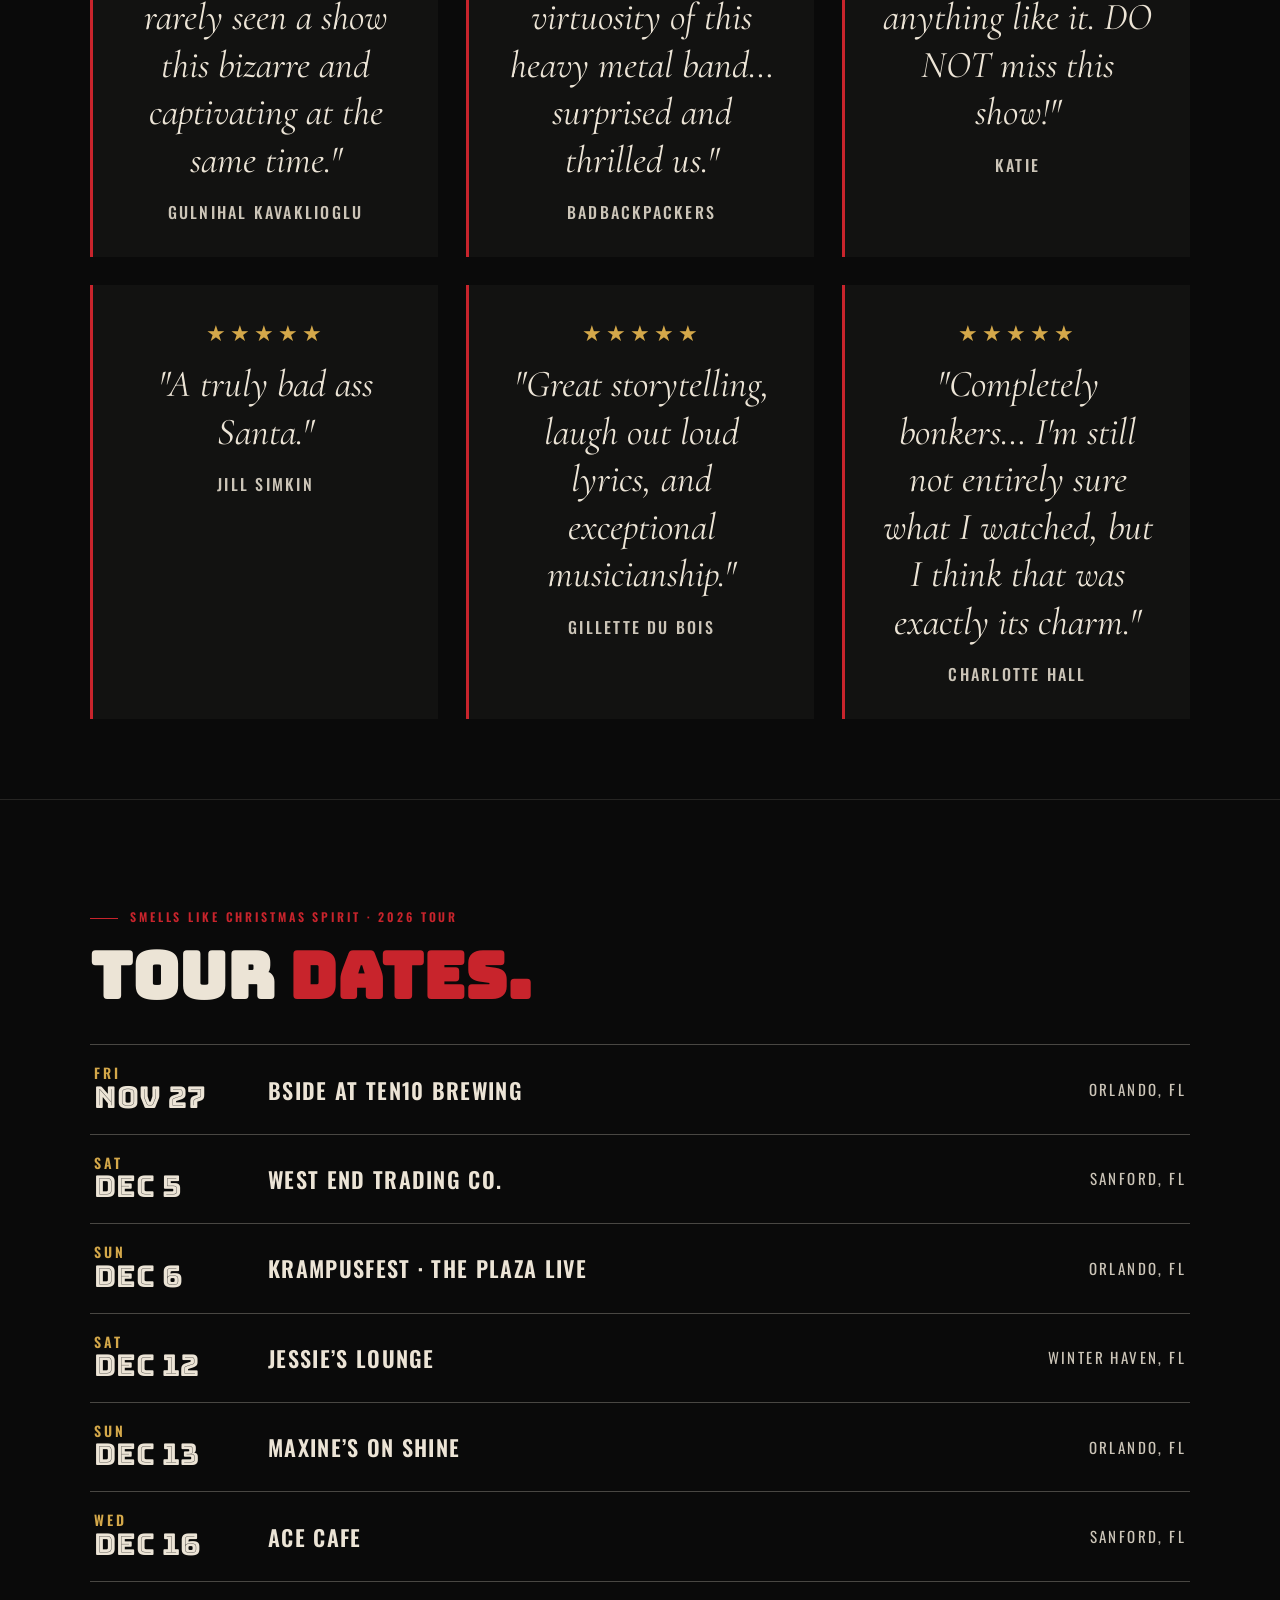
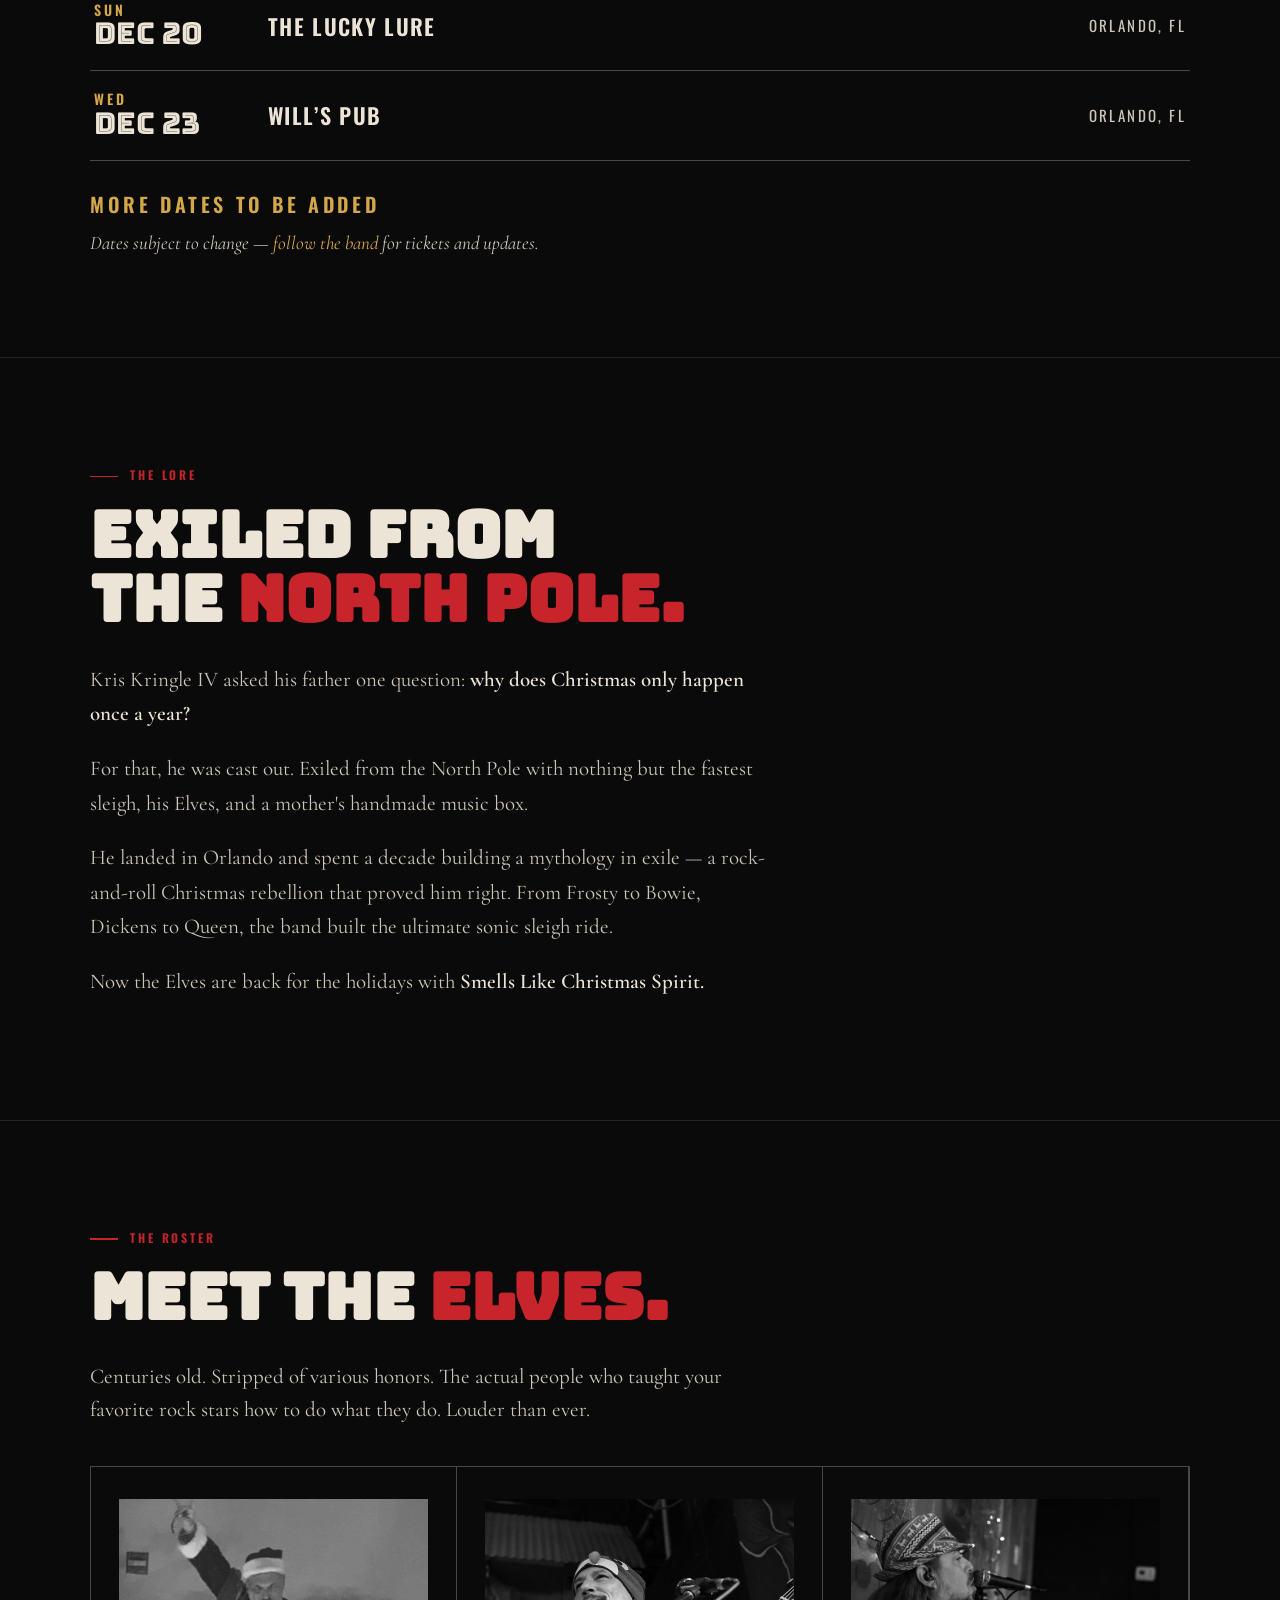
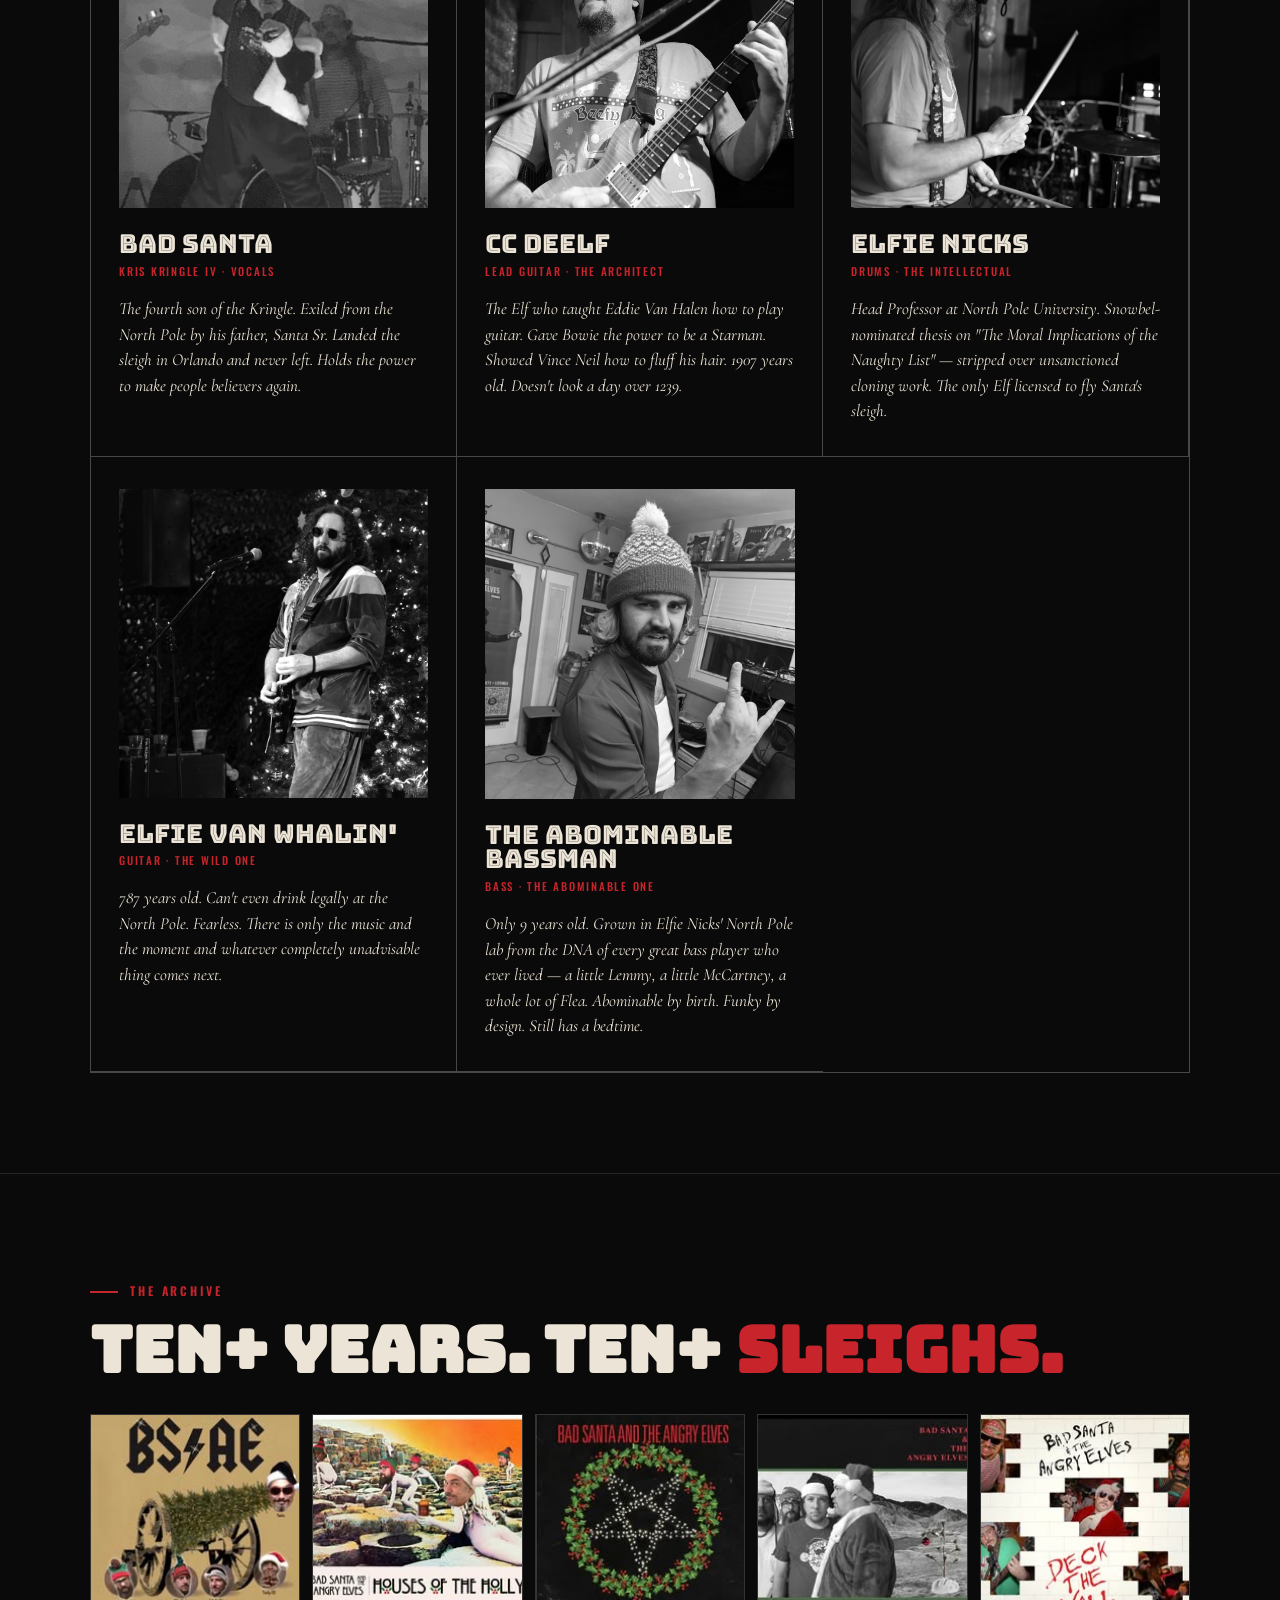
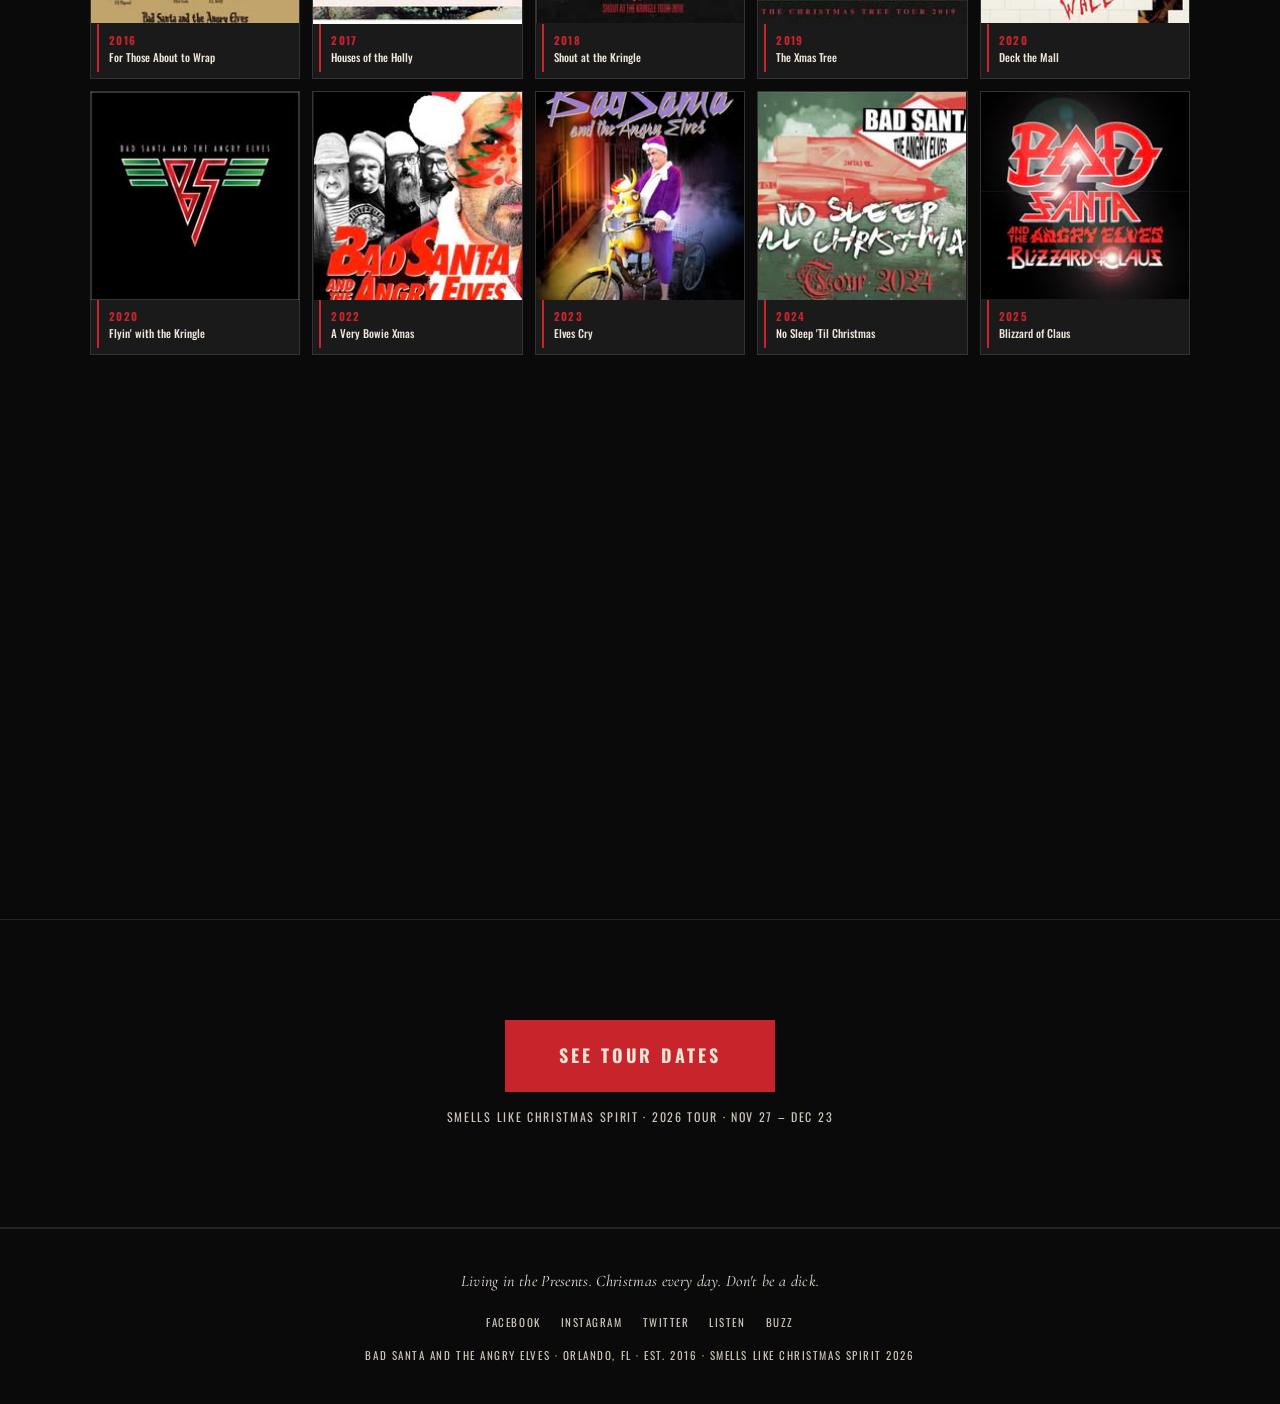
==== commit d81c91ce: "Add '2026 Edinburgh Festival Fringe Favorite!' band above quotes Co-Authored-By: Claude Opus 5.5 <no" ====
--- a/index.html
+++ b/index.html
@@ -529,6 +529,11 @@
     </div>
   </div>
 </header>
+
+<!-- FRINGE FAVORITE STRIP -->
+<div class="manifesto">
+  <p>2026 Edinburgh Festival Fringe Favorite!</p>
+</div>
 
 <!-- WHAT PEOPLE ARE SAYING -->
 <div class="voices">
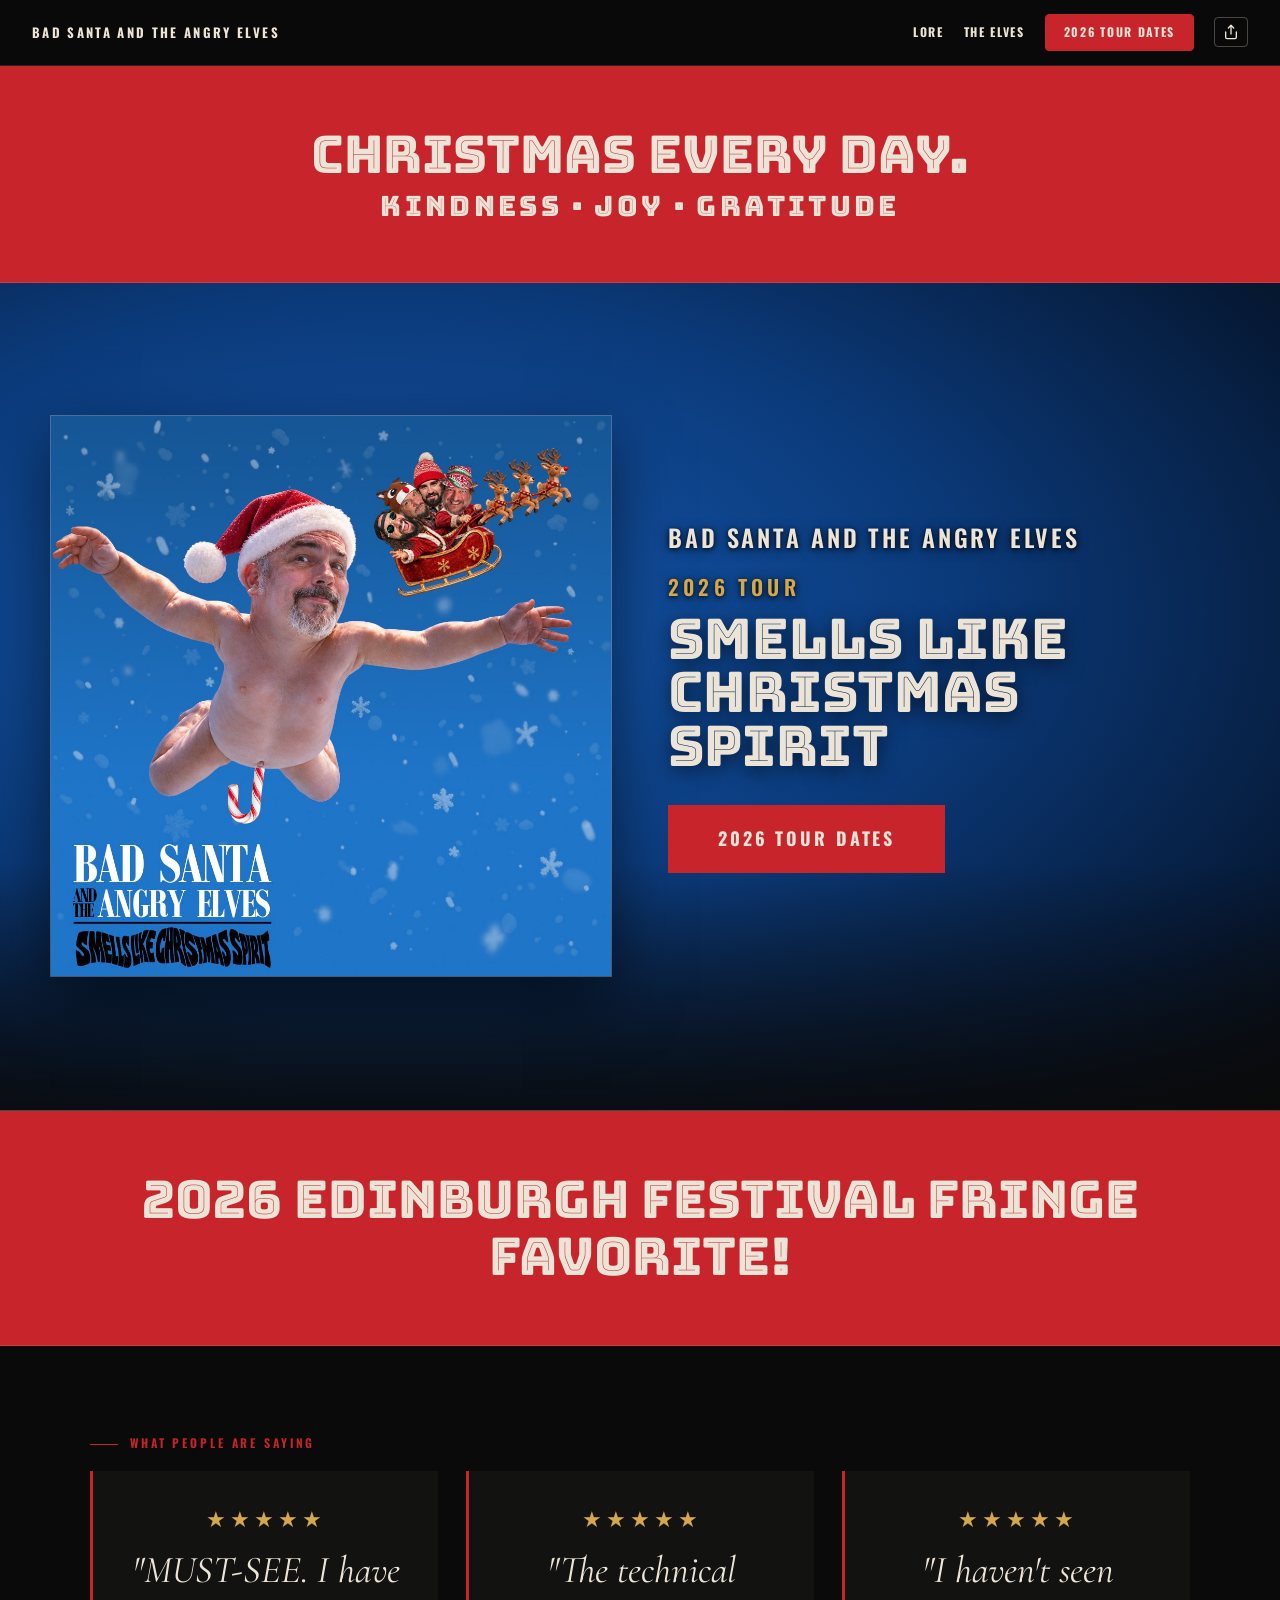
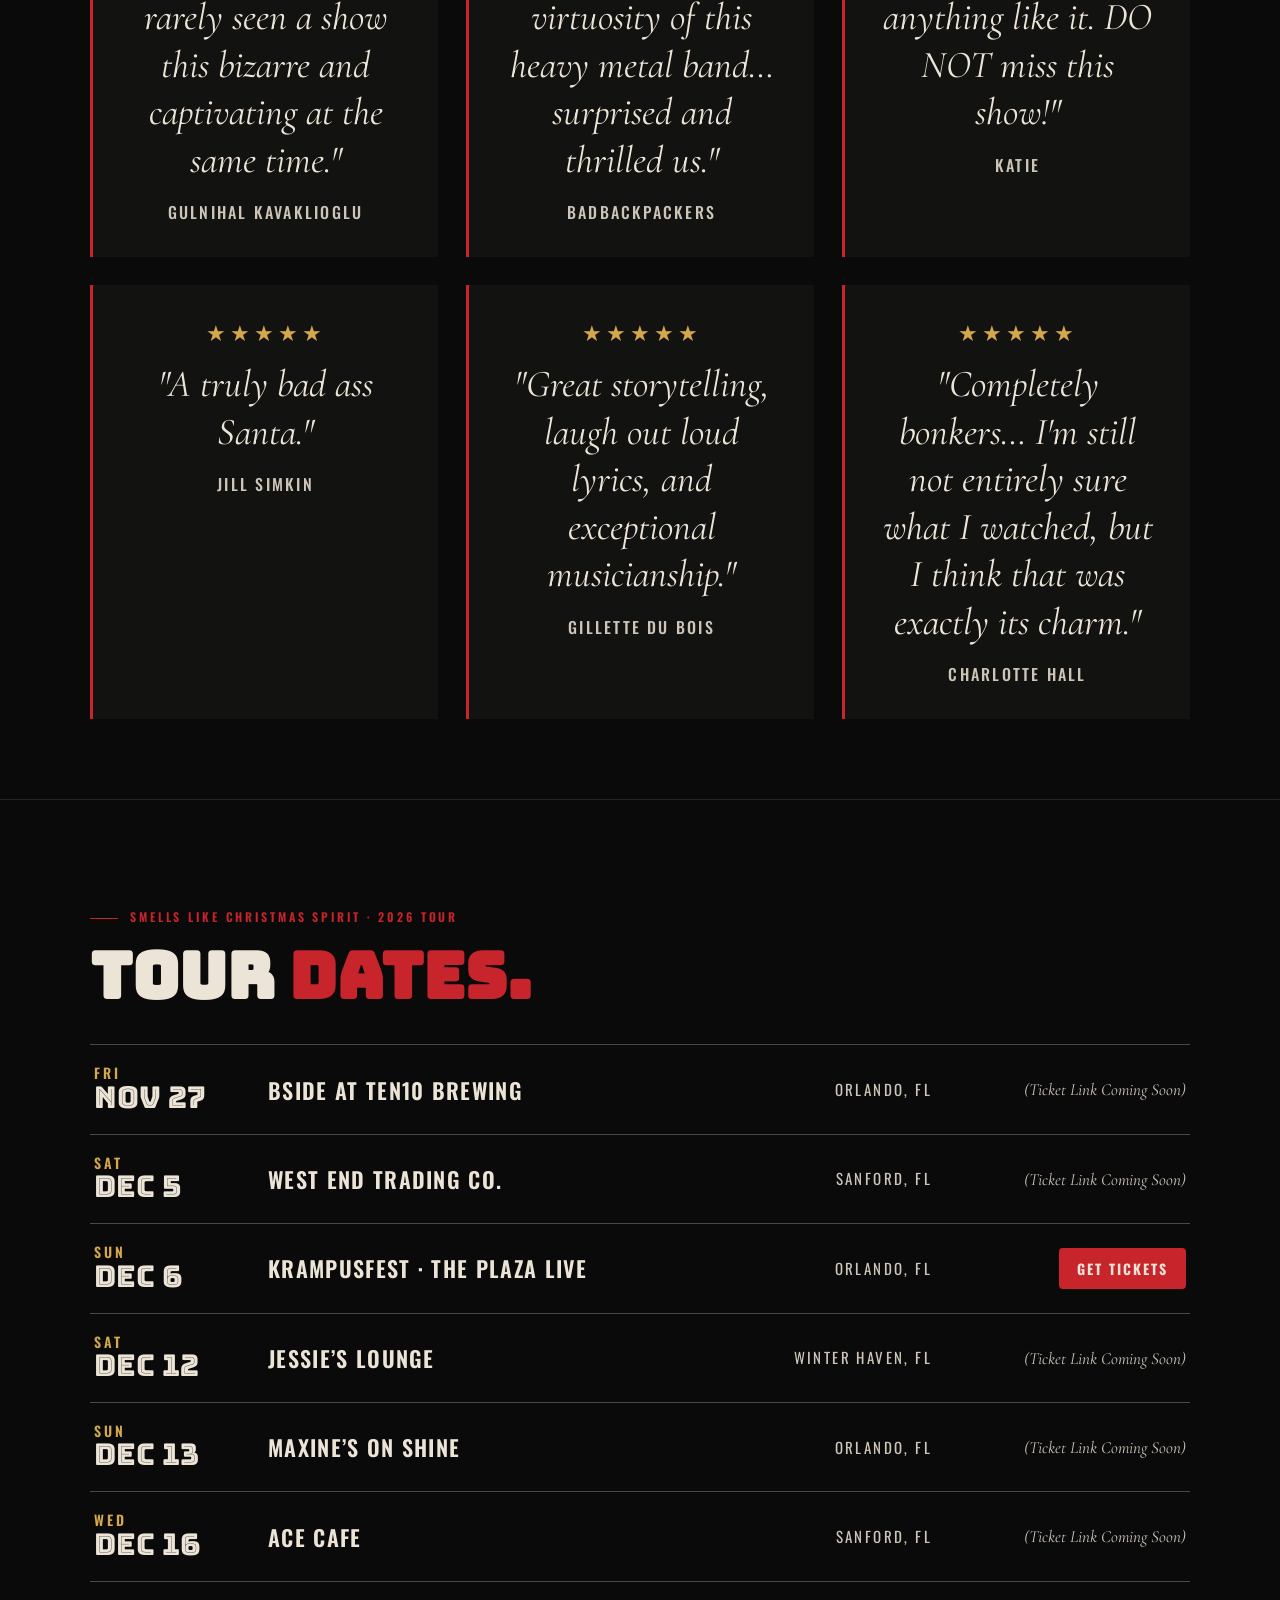
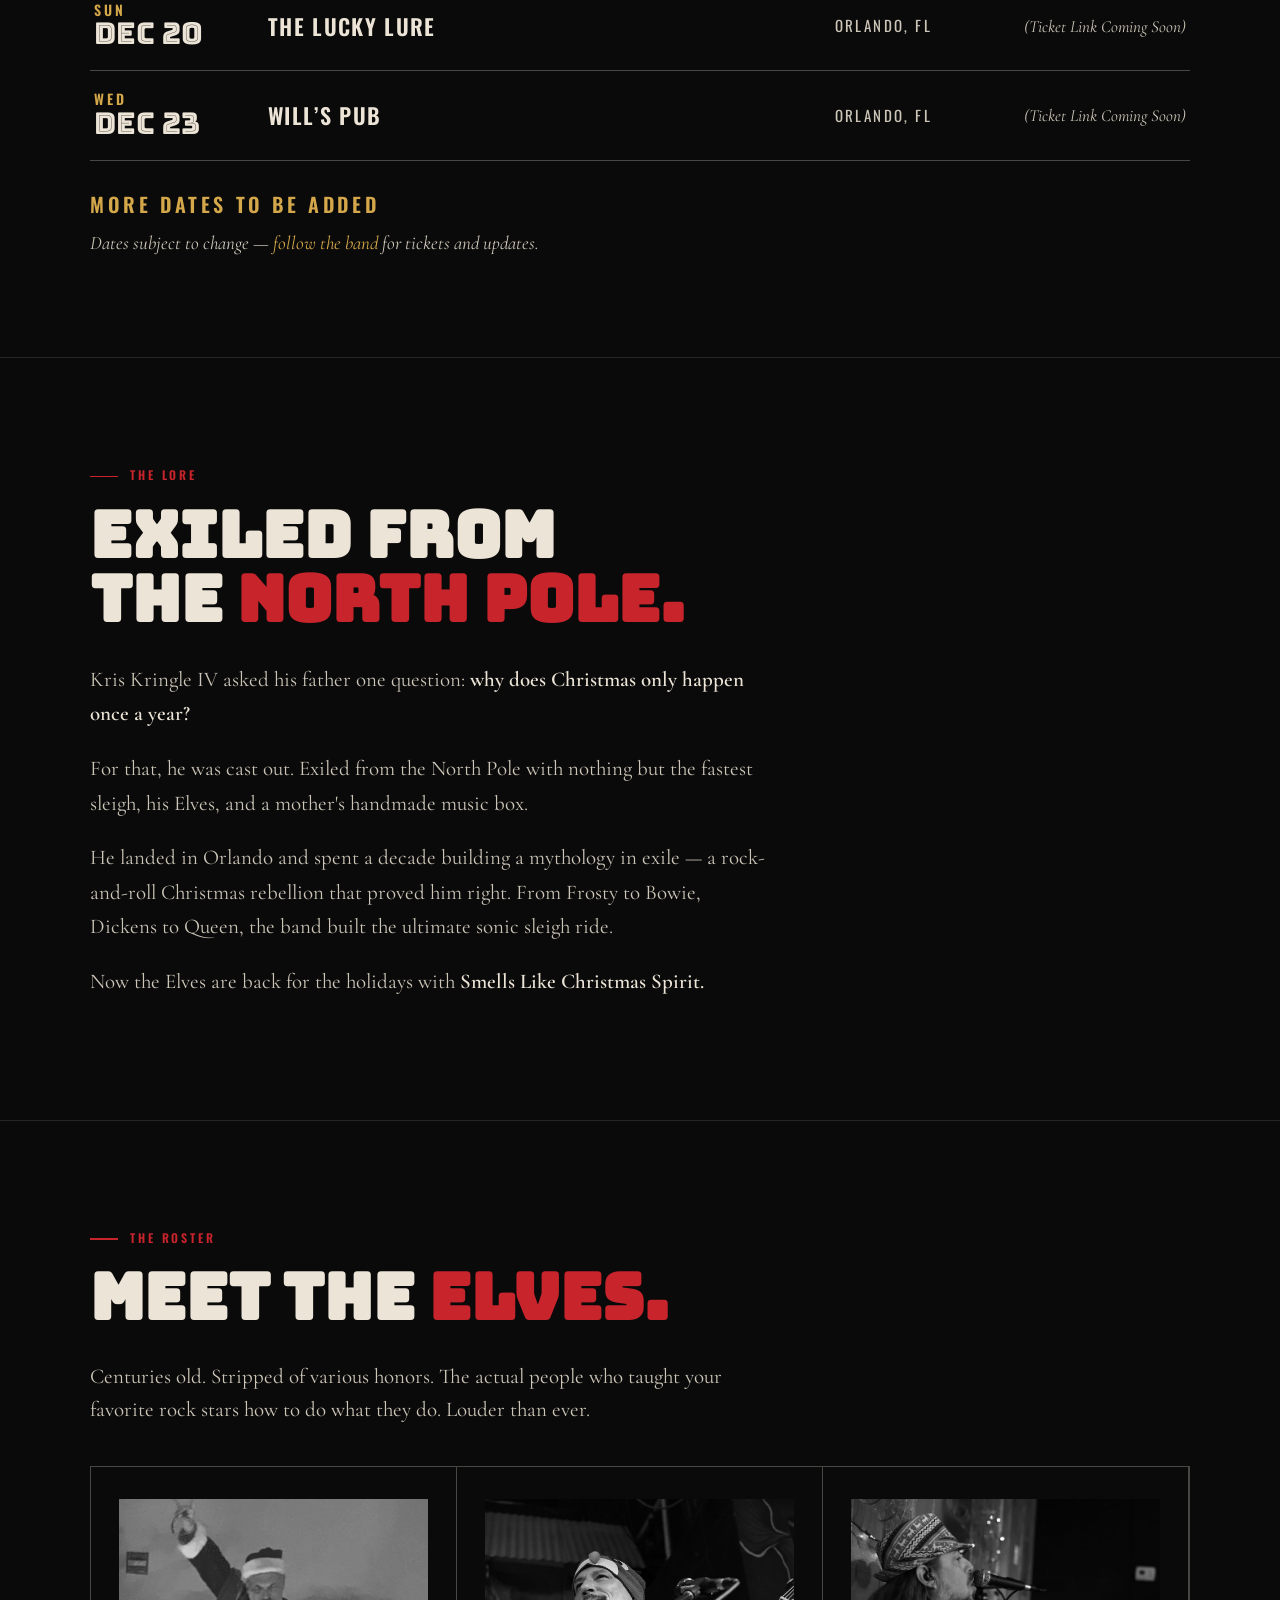
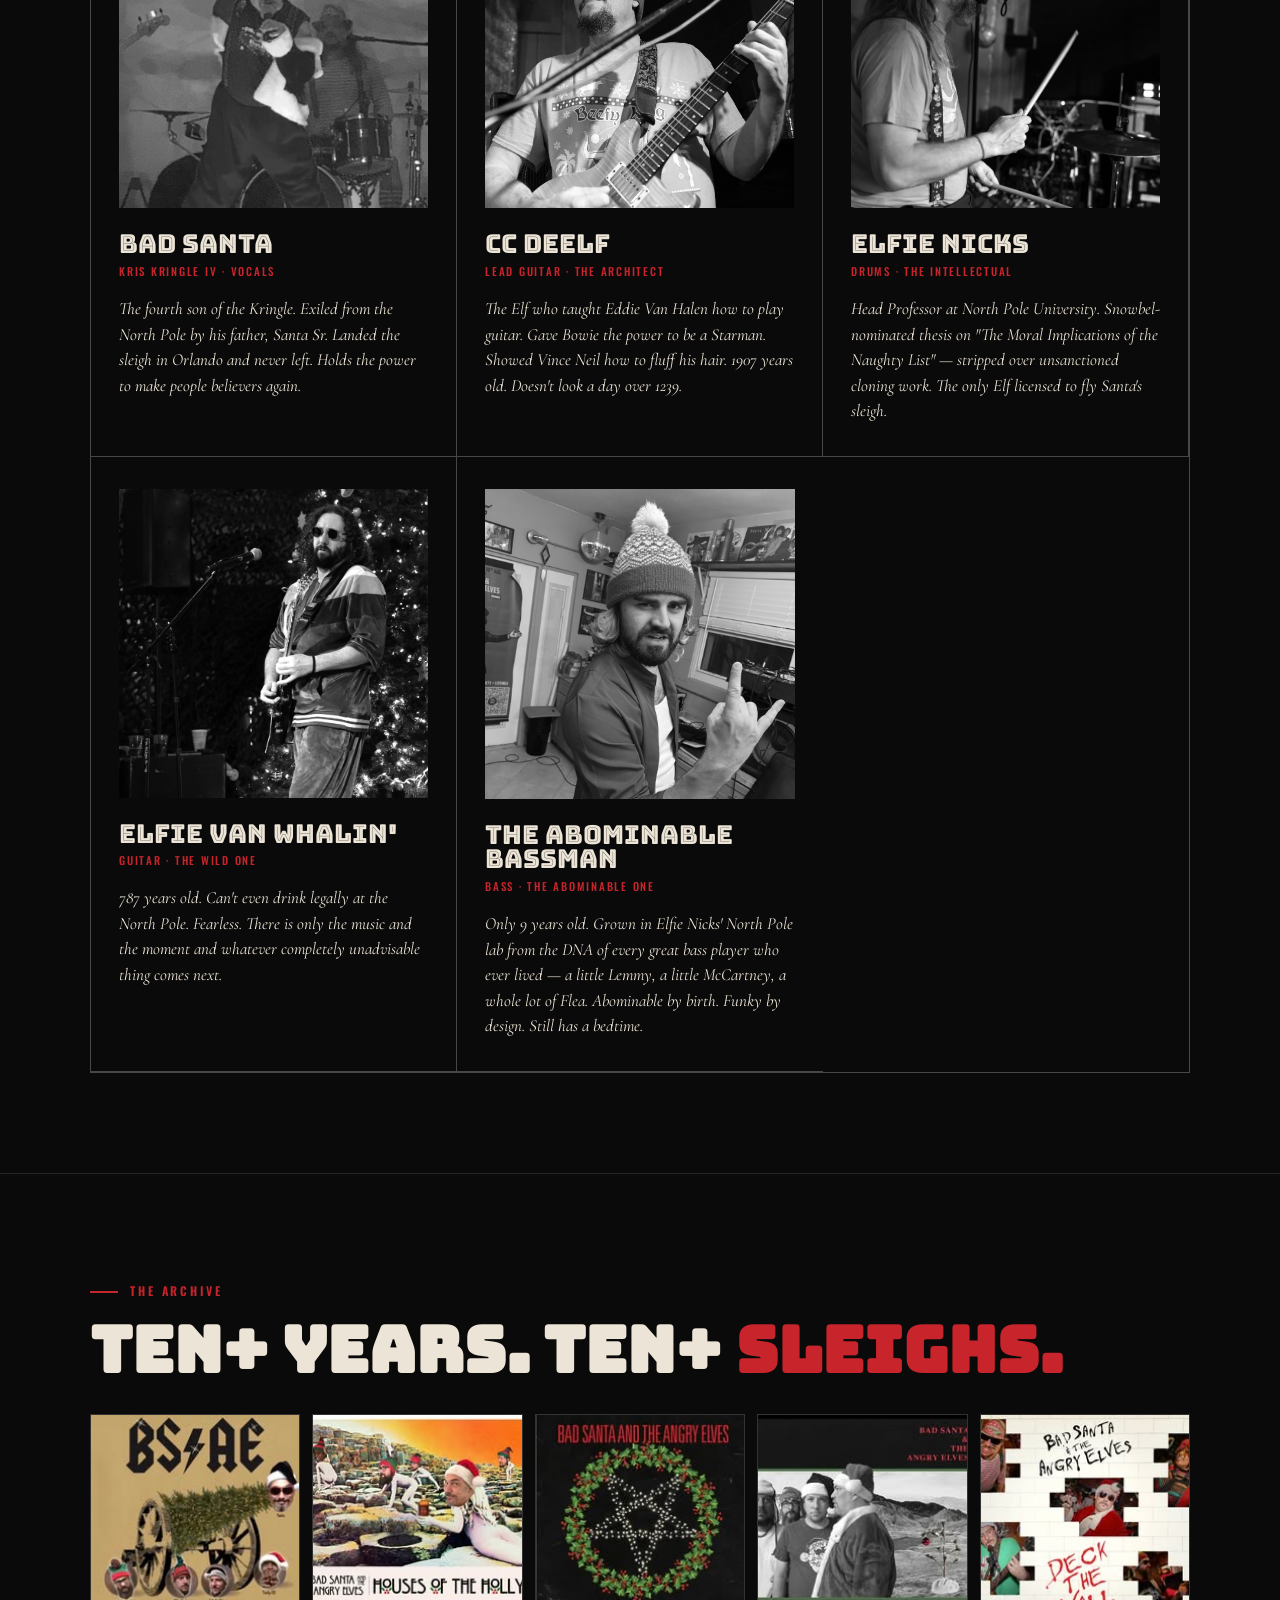
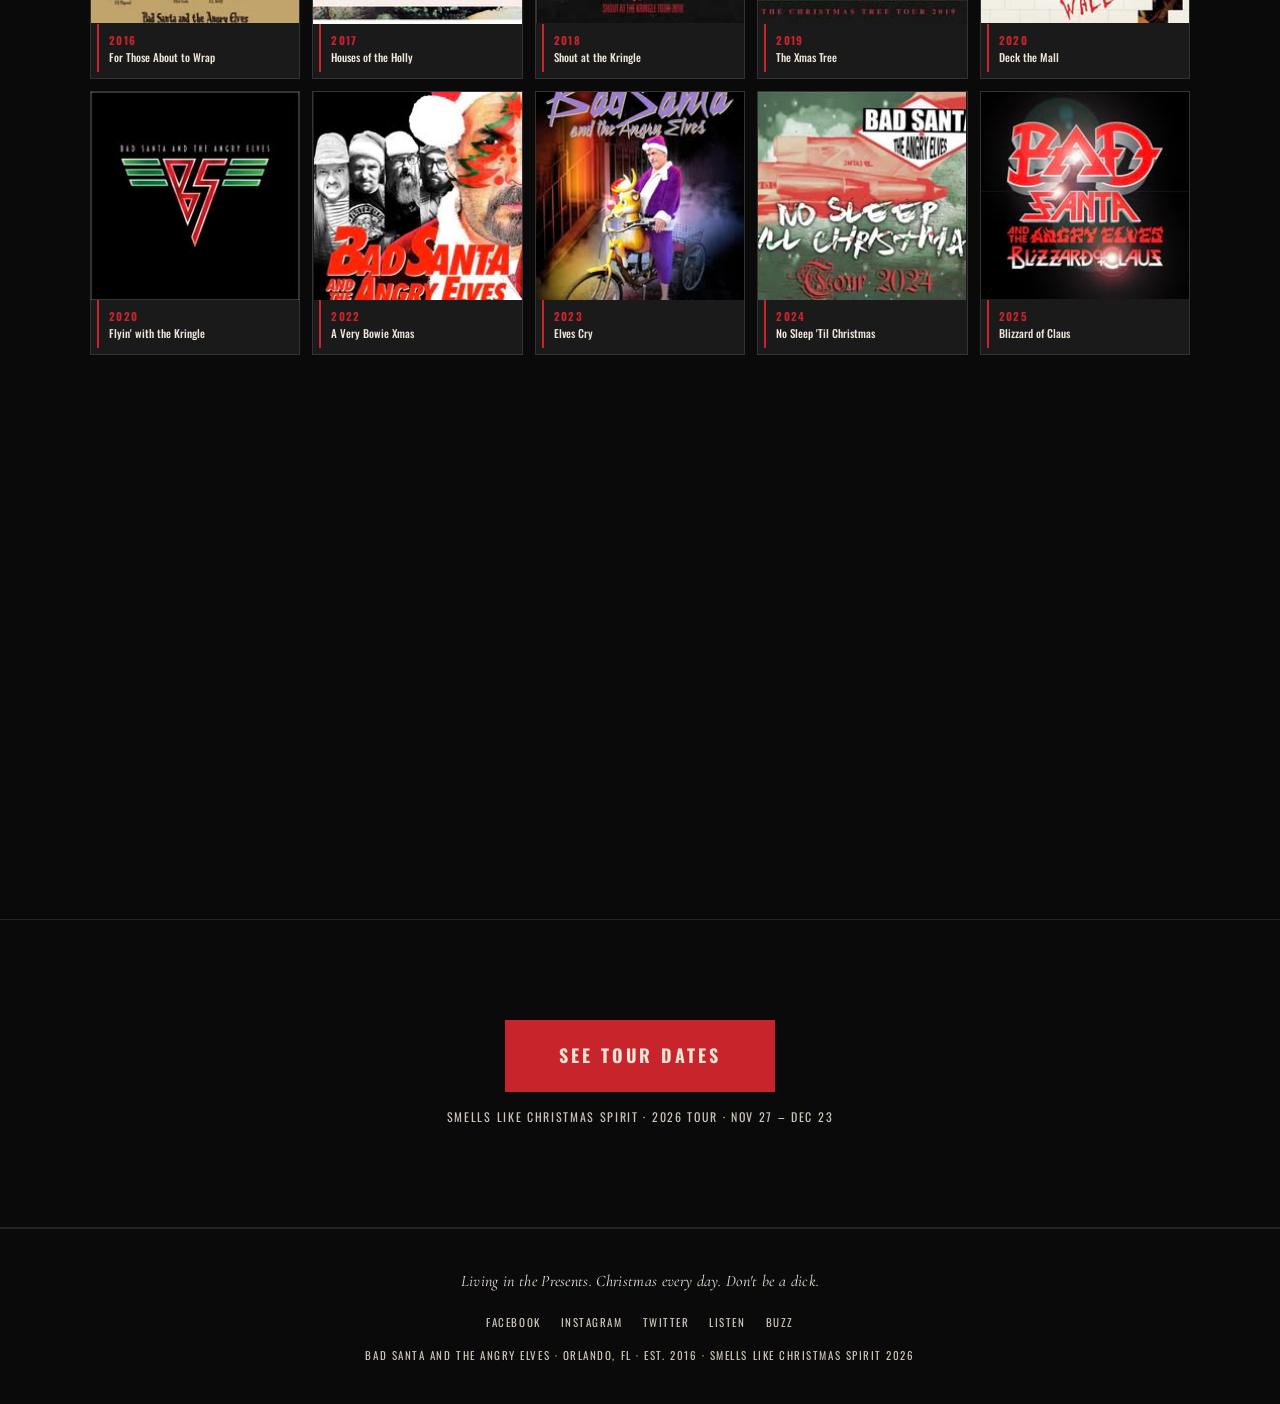
==== commit 855f868f: "Tour dates: ticket column; KrampusFest ticket link, others 'coming soon' Co-Authored-By: Claude Opus" ====
--- a/index.html
+++ b/index.html
@@ -222,7 +222,7 @@
   .tour-list { list-style: none; border-top: 1px solid var(--line-strong); margin-top: 36px; }
   .tour-row {
     display: grid;
-    grid-template-columns: 150px 1fr auto;
+    grid-template-columns: 150px 1fr auto 230px;
     gap: 24px;
     align-items: center;
     padding: 20px 4px;
@@ -236,11 +236,21 @@
   .tour-venue { font-family: 'Oswald', sans-serif; font-weight: 600; font-size: 22px; text-transform: uppercase; letter-spacing: 0.06em; color: var(--bone); }
   .tour-city { font-family: 'Oswald', sans-serif; font-size: 15px; text-transform: uppercase; letter-spacing: 0.16em; color: var(--bone-dim); text-align: right; }
   .tour-more { margin-top: 28px; font-family: 'Oswald', sans-serif; font-weight: 600; font-size: 20px; text-transform: uppercase; letter-spacing: 0.18em; color: var(--gold); }
+  .tour-tix { text-align: right; }
+  .tour-tix-soon { font-family: 'Cormorant Garamond', Georgia, serif; font-style: italic; font-size: 17px; color: var(--bone-dim); }
+  .tour-tix-btn {
+    display: inline-block; background: var(--blood); color: var(--bone);
+    font-family: 'Oswald', sans-serif; font-weight: 700; font-size: 14px;
+    text-transform: uppercase; letter-spacing: 0.14em;
+    padding: 10px 18px; border-radius: 4px; transition: background 0.2s;
+  }
+  .tour-tix-btn:hover { background: var(--blood-dark); color: var(--bone); }
   .tour-note { margin-top: 8px; color: var(--bone-dim); font-size: 19px; font-style: italic; }
   .tour-note a { color: var(--gold); }
   @media (max-width: 680px) {
     .tour-row { grid-template-columns: 96px 1fr; gap: 4px 16px; }
-    .tour-date { grid-row: span 2; }
+    .tour-date { grid-row: span 3; }
+    .tour-tix { text-align: left; margin-top: 6px; }
     .tour-md { font-size: 22px; }
     .tour-venue { font-size: 18px; }
     .tour-city { text-align: left; font-size: 13px; }
@@ -584,41 +594,49 @@
         <div class="tour-date"><span class="tour-dow">Fri</span><span class="tour-md">Nov 27</span></div>
         <div class="tour-venue">BSide at Ten10 Brewing</div>
         <div class="tour-city">Orlando, FL</div>
+        <div class="tour-tix"><span class="tour-tix-soon">(Ticket Link Coming Soon)</span></div>
       </li>
       <li class="tour-row">
         <div class="tour-date"><span class="tour-dow">Sat</span><span class="tour-md">Dec 5</span></div>
         <div class="tour-venue">West End Trading Co.</div>
         <div class="tour-city">Sanford, FL</div>
+        <div class="tour-tix"><span class="tour-tix-soon">(Ticket Link Coming Soon)</span></div>
       </li>
       <li class="tour-row">
         <div class="tour-date"><span class="tour-dow">Sun</span><span class="tour-md">Dec 6</span></div>
         <div class="tour-venue">KrampusFest &middot; The Plaza Live</div>
         <div class="tour-city">Orlando, FL</div>
+        <div class="tour-tix"><a href="https://app.opendate.io/e/krampusfest-2026-december-06-2026-795351#tickets" target="_blank" class="tour-tix-btn">Get Tickets</a></div>
       </li>
       <li class="tour-row">
         <div class="tour-date"><span class="tour-dow">Sat</span><span class="tour-md">Dec 12</span></div>
         <div class="tour-venue">Jessie&rsquo;s Lounge</div>
         <div class="tour-city">Winter Haven, FL</div>
+        <div class="tour-tix"><span class="tour-tix-soon">(Ticket Link Coming Soon)</span></div>
       </li>
       <li class="tour-row">
         <div class="tour-date"><span class="tour-dow">Sun</span><span class="tour-md">Dec 13</span></div>
         <div class="tour-venue">Maxine&rsquo;s on Shine</div>
         <div class="tour-city">Orlando, FL</div>
+        <div class="tour-tix"><span class="tour-tix-soon">(Ticket Link Coming Soon)</span></div>
       </li>
       <li class="tour-row">
         <div class="tour-date"><span class="tour-dow">Wed</span><span class="tour-md">Dec 16</span></div>
         <div class="tour-venue">Ace Cafe</div>
         <div class="tour-city">Sanford, FL</div>
+        <div class="tour-tix"><span class="tour-tix-soon">(Ticket Link Coming Soon)</span></div>
       </li>
       <li class="tour-row">
         <div class="tour-date"><span class="tour-dow">Sun</span><span class="tour-md">Dec 20</span></div>
         <div class="tour-venue">The Lucky Lure</div>
         <div class="tour-city">Orlando, FL</div>
+        <div class="tour-tix"><span class="tour-tix-soon">(Ticket Link Coming Soon)</span></div>
       </li>
       <li class="tour-row">
         <div class="tour-date"><span class="tour-dow">Wed</span><span class="tour-md">Dec 23</span></div>
         <div class="tour-venue">Will&rsquo;s Pub</div>
         <div class="tour-city">Orlando, FL</div>
+        <div class="tour-tix"><span class="tour-tix-soon">(Ticket Link Coming Soon)</span></div>
       </li>
     </ul>
     <p class="tour-more">More dates to be added</p>
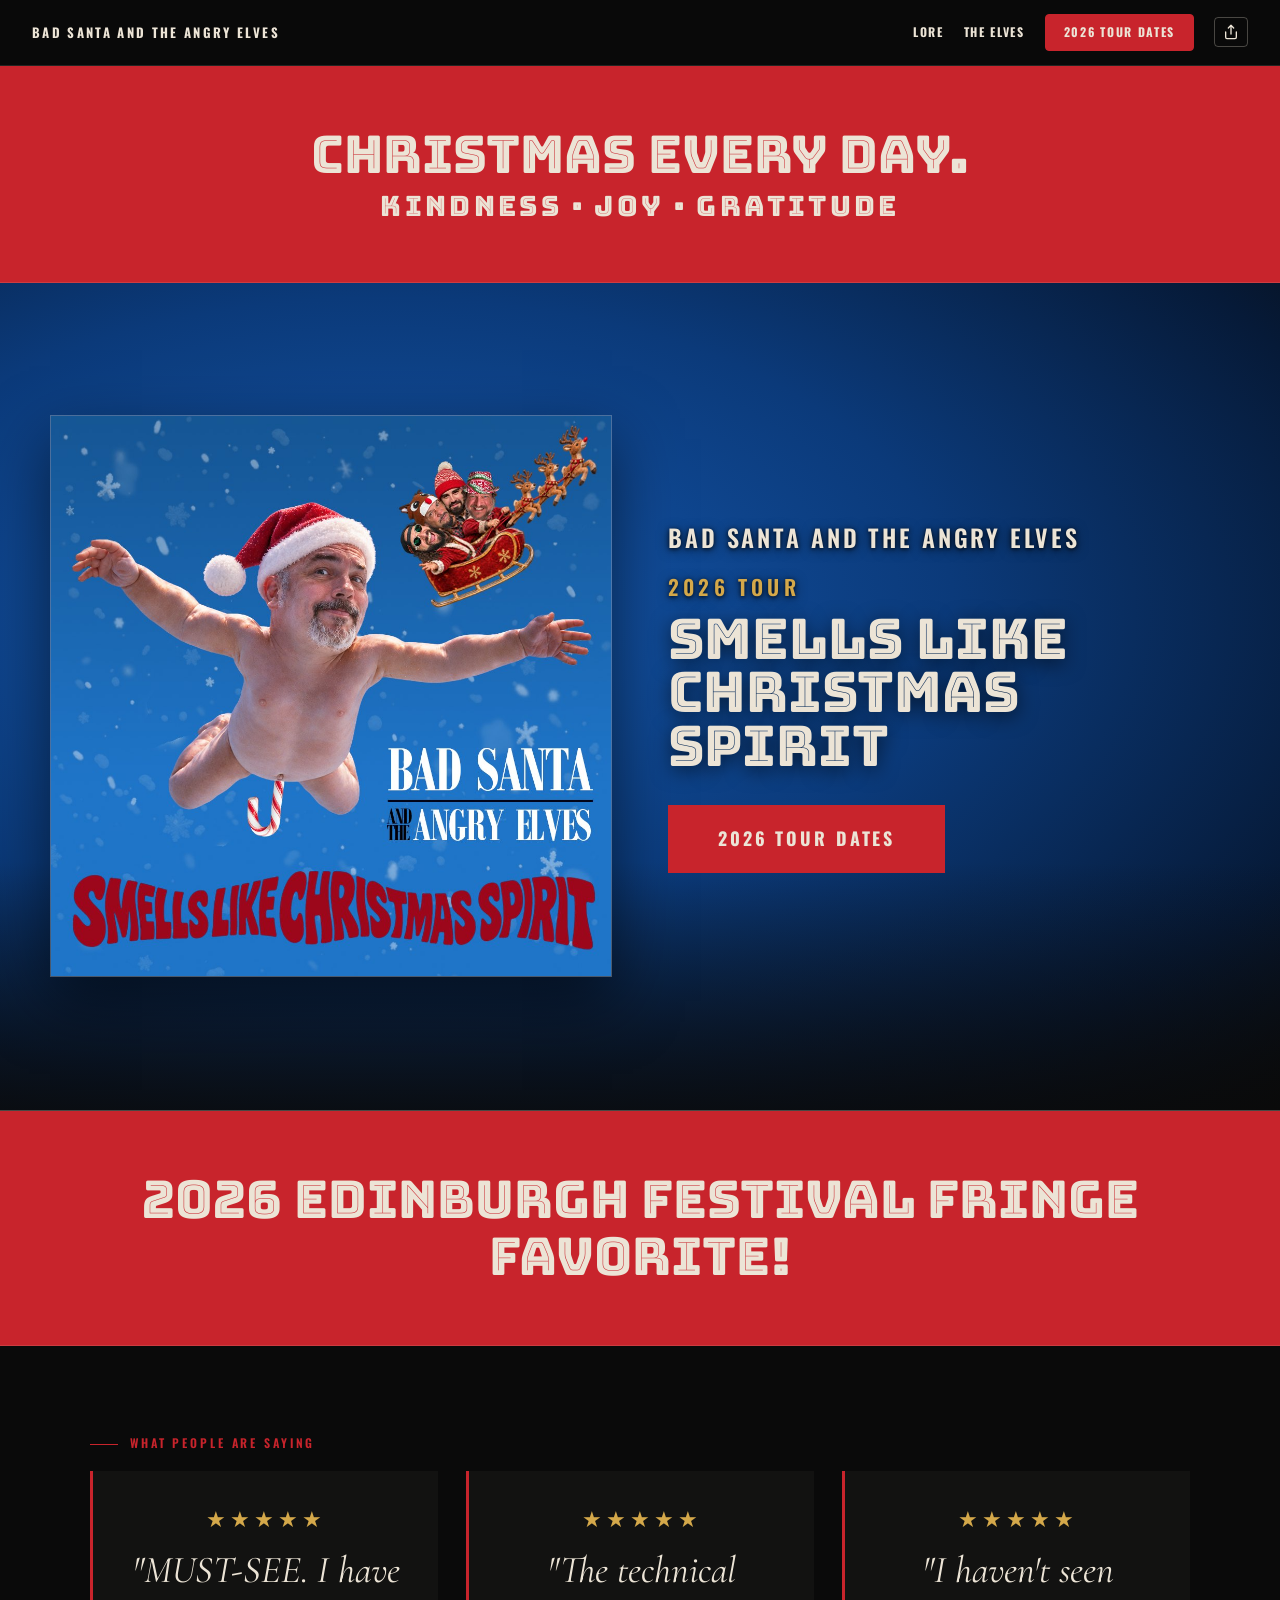
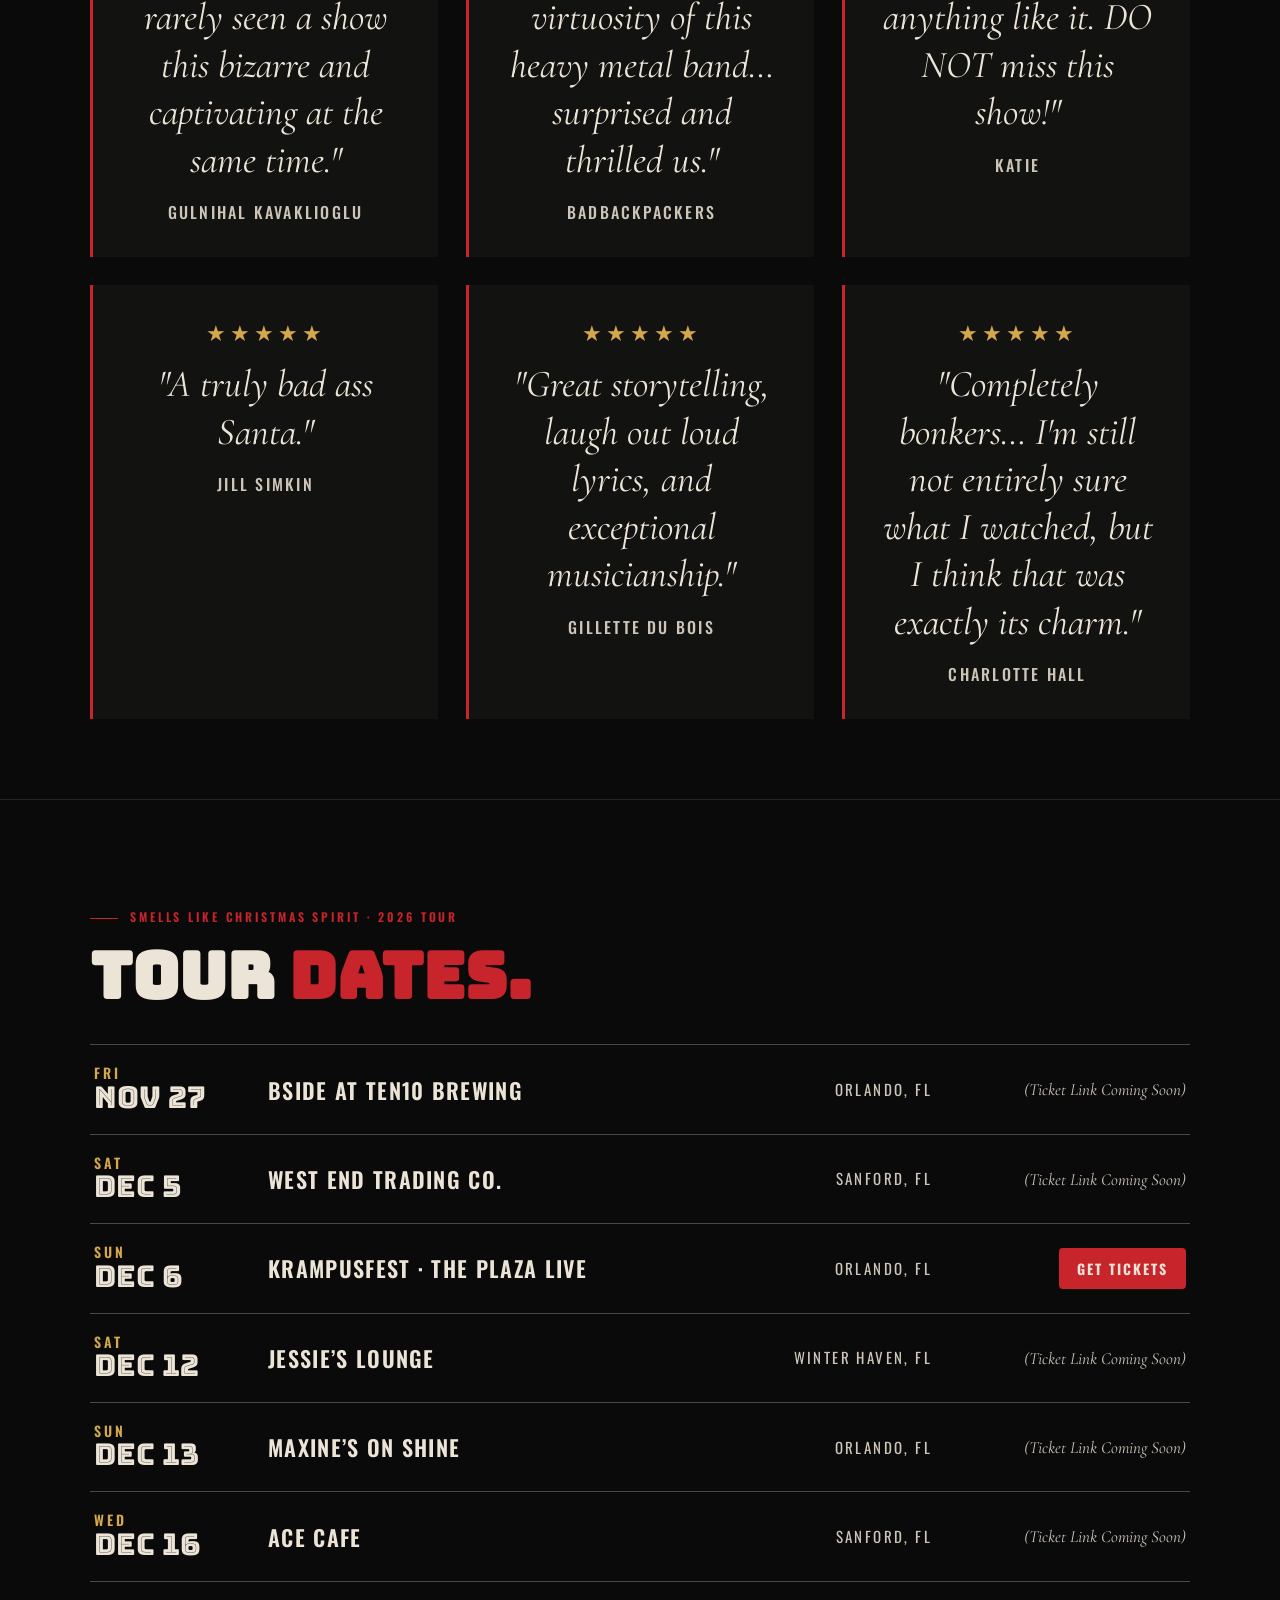
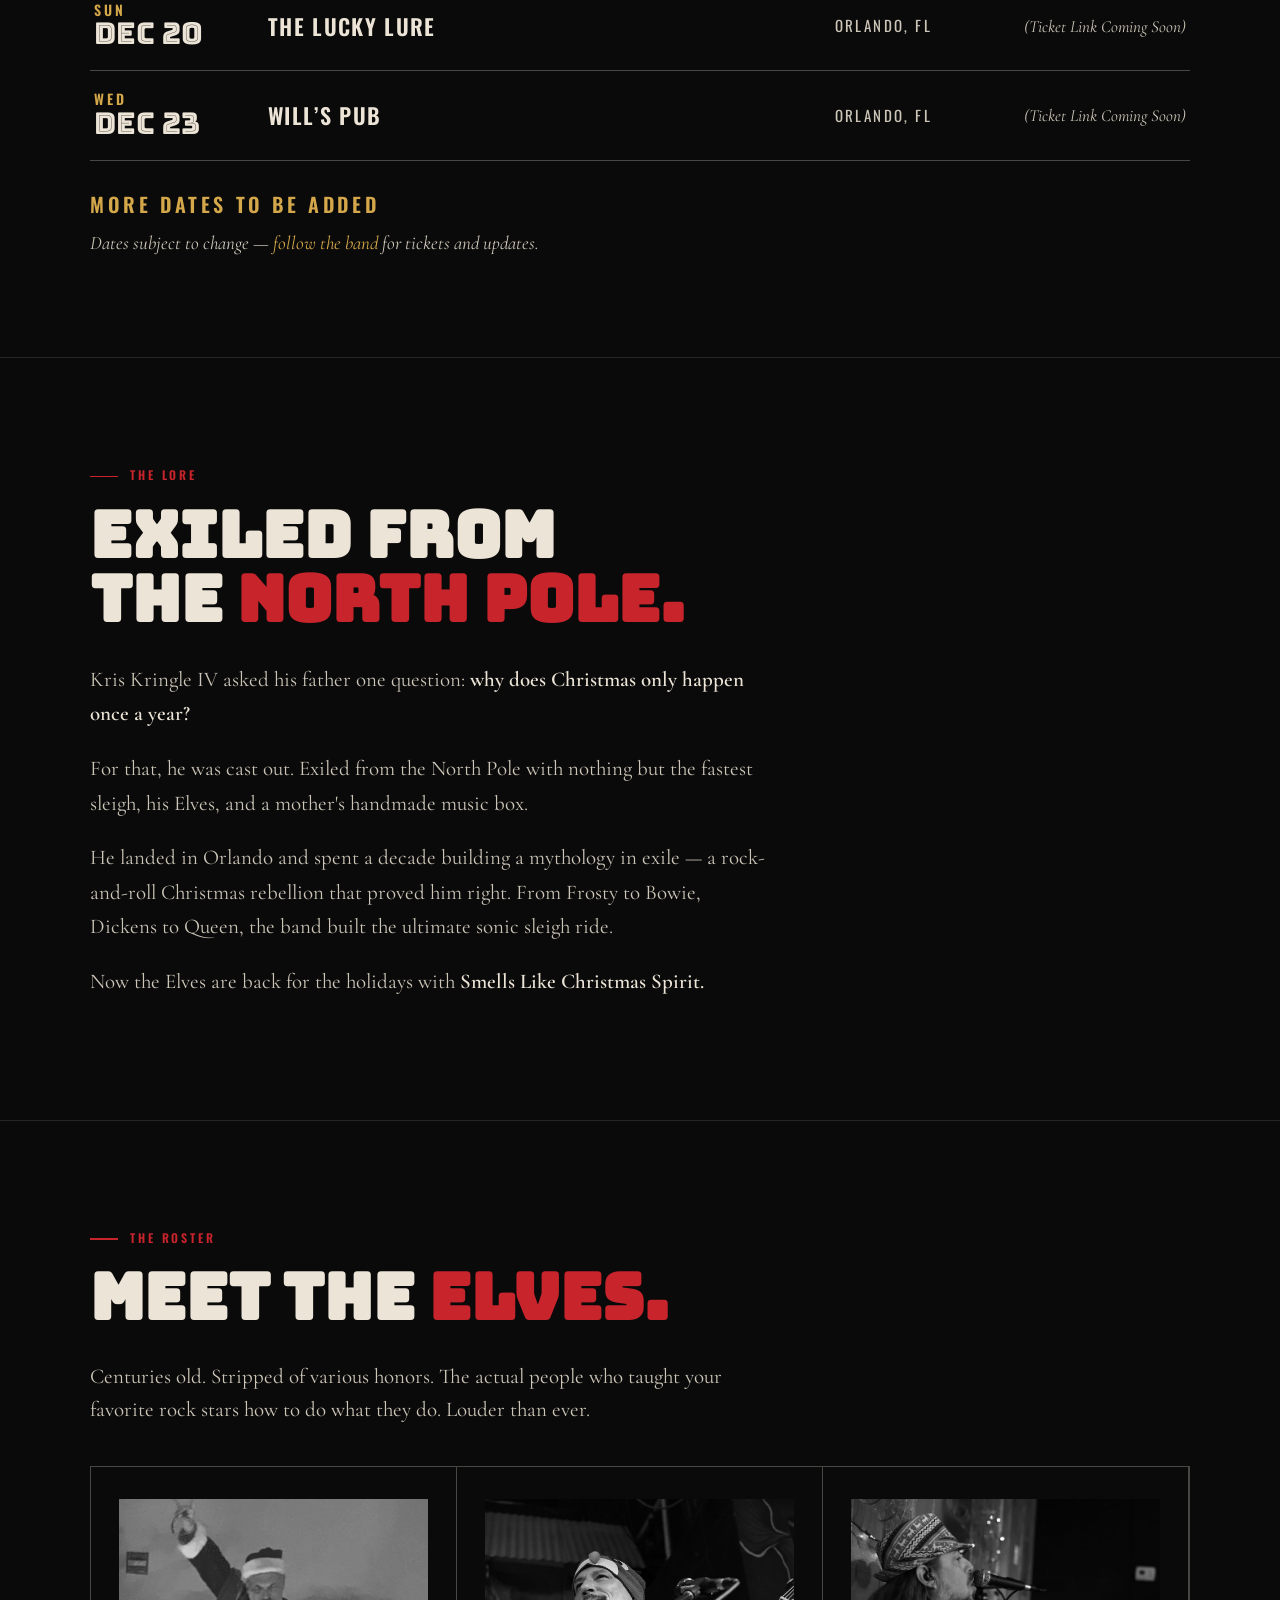
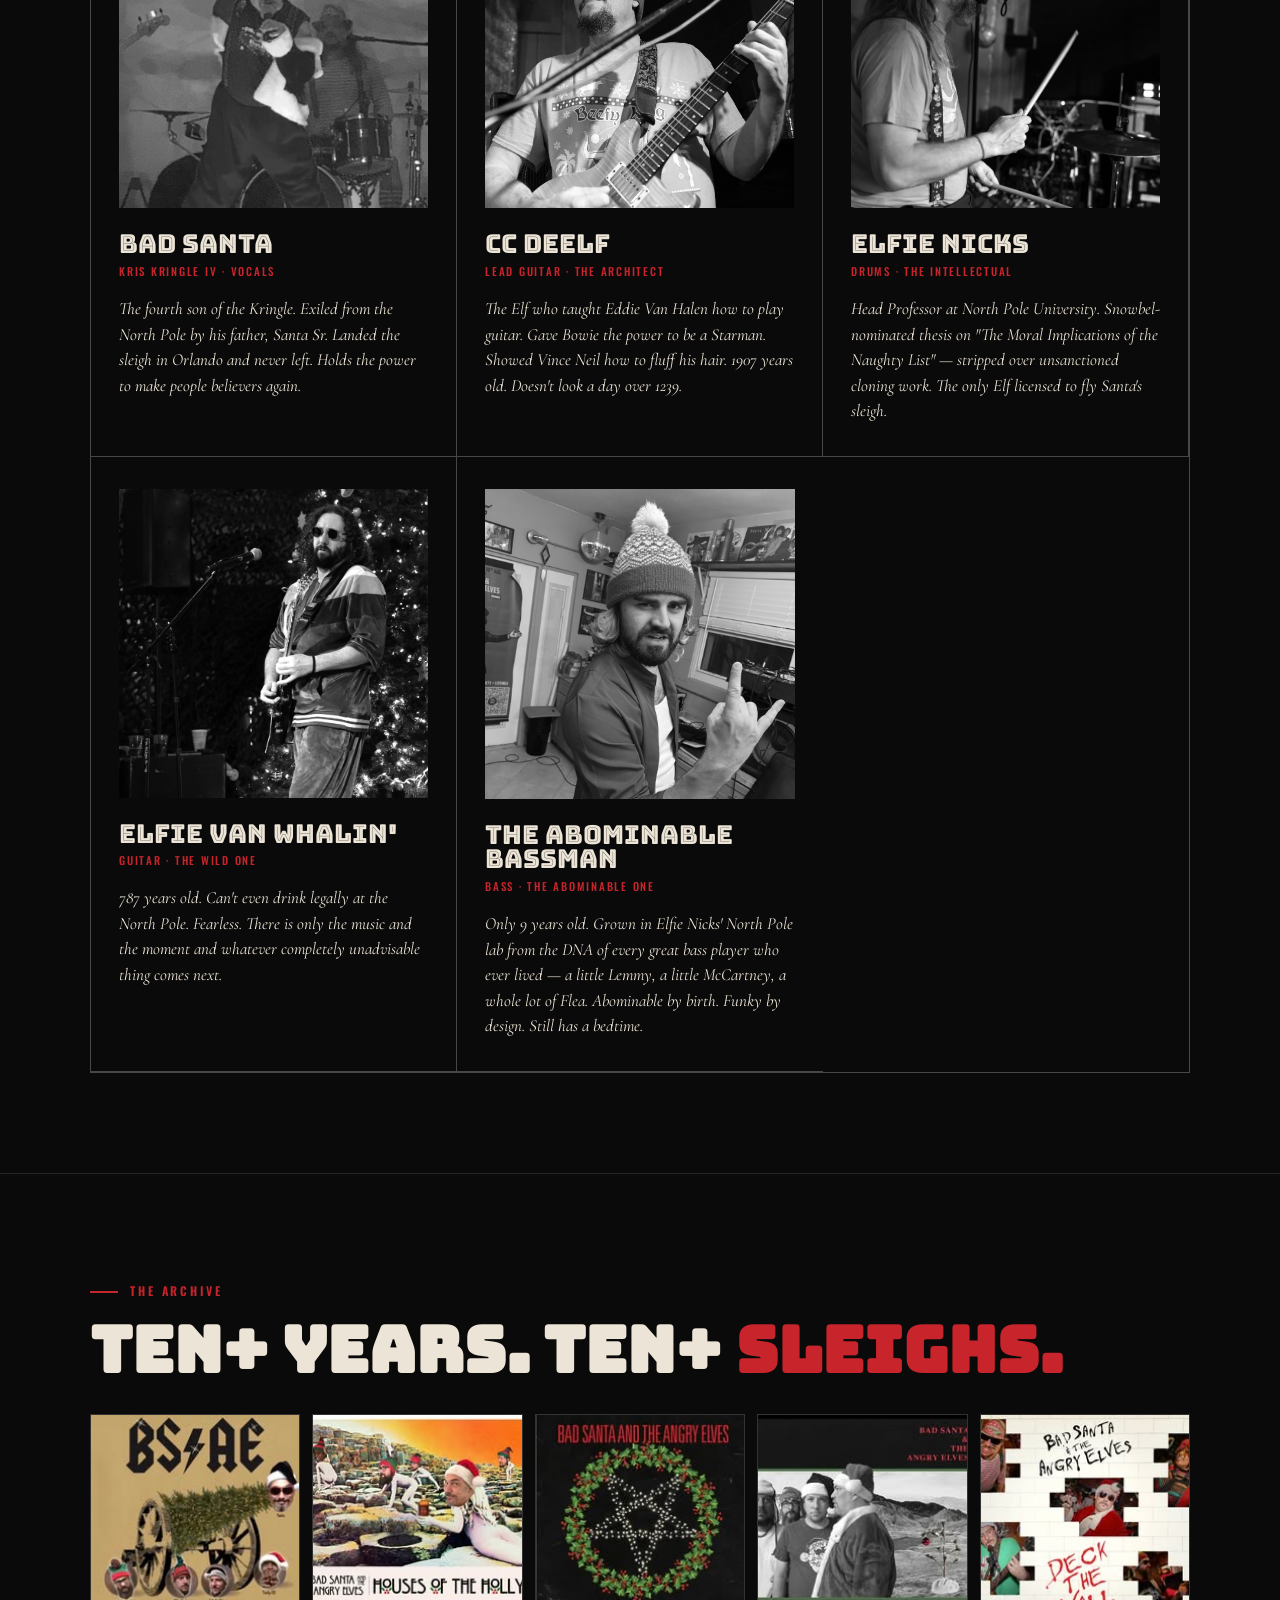
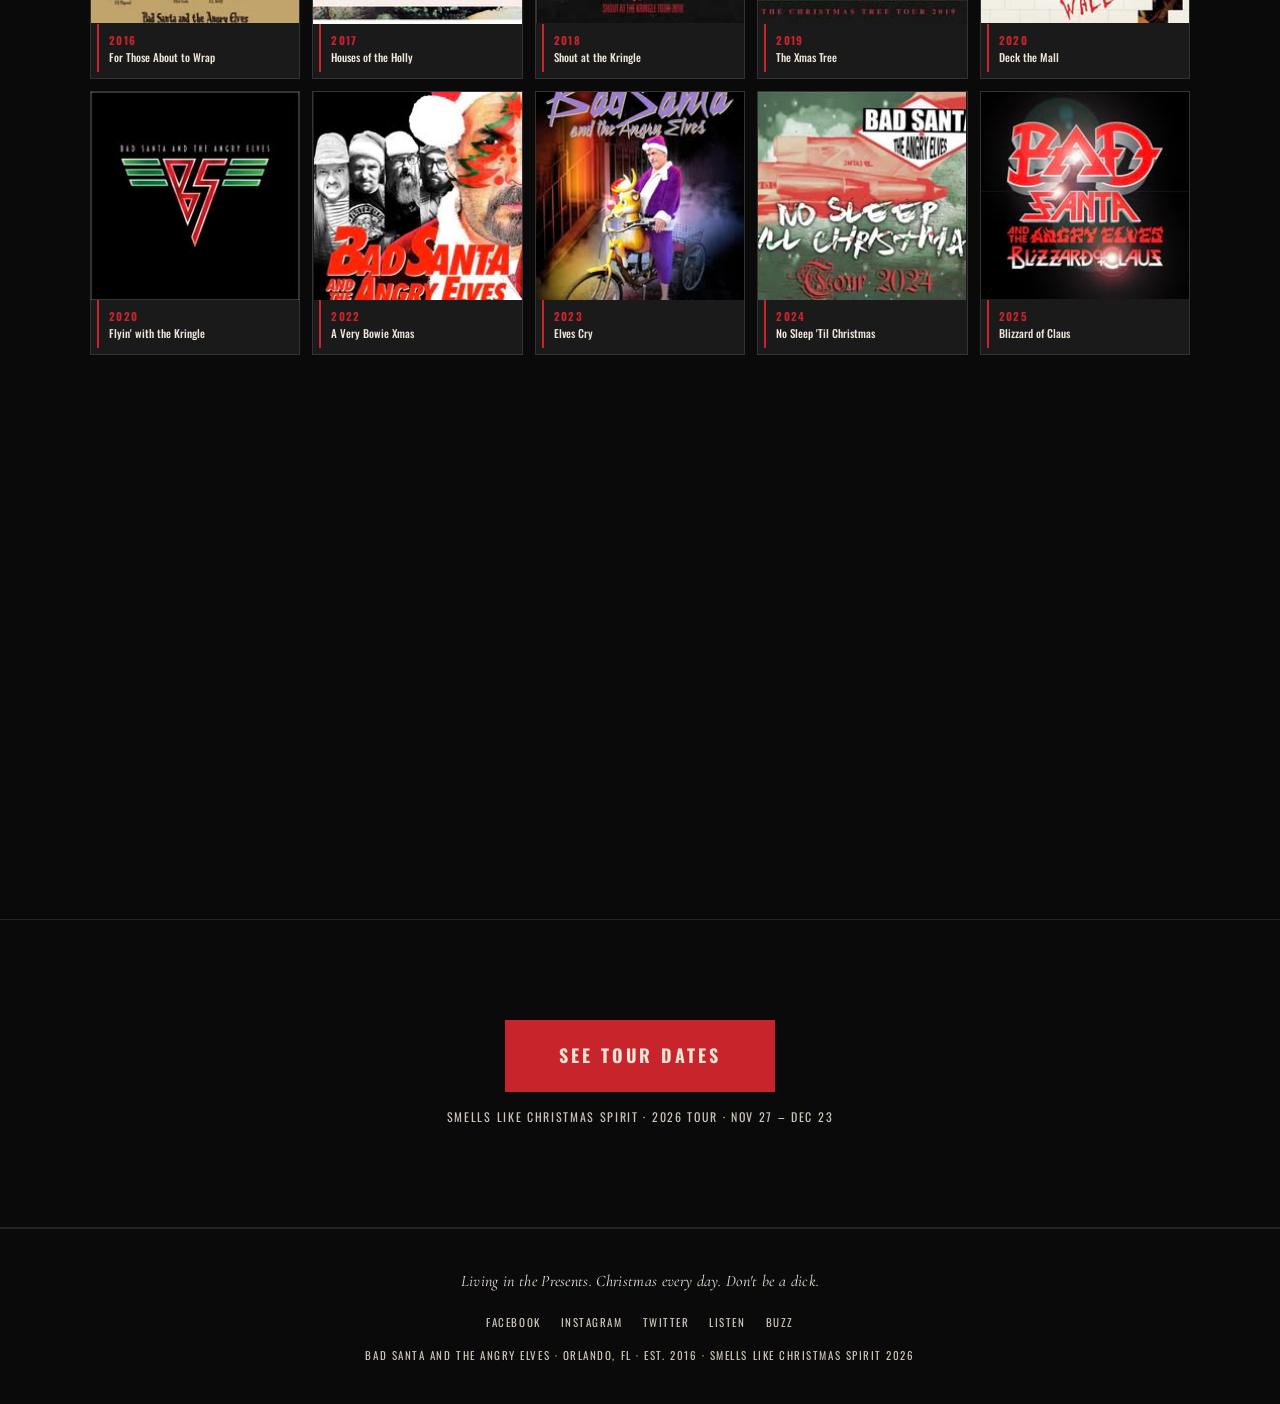
==== commit f797724b: "Update hero poster to 'bad santa 2026' Co-Authored-By: Claude Opus 5.5 <noreply@anthropic.com> Claud" ====
--- a/index.html
+++ b/index.html
@@ -11,7 +11,7 @@
 <meta property="og:url" content="https://badsantaandtheangryelves.com/">
 <meta property="og:title" content="Bad Santa and the Angry Elves — Smells Like Christmas Spirit">
 <meta property="og:description" content="A Mythic Immersive Cabaret Rock Opera. Smells Like Christmas Spirit — 2026 holiday tour, Nov 27 – Dec 23.">
-<meta property="og:image" content="https://badsantaandtheangryelves.com/posters/poster-2026.jpg?v=5">
+<meta property="og:image" content="https://badsantaandtheangryelves.com/posters/poster-2026.jpg?v=6">
 <meta property="og:image:width" content="1080">
 <meta property="og:image:height" content="1080">
 
@@ -19,7 +19,7 @@
 <meta name="twitter:card" content="summary_large_image">
 <meta name="twitter:title" content="Bad Santa and the Angry Elves — Smells Like Christmas Spirit">
 <meta name="twitter:description" content="A Mythic Immersive Cabaret Rock Opera. Smells Like Christmas Spirit — 2026 holiday tour, Nov 27 – Dec 23.">
-<meta name="twitter:image" content="https://badsantaandtheangryelves.com/posters/poster-2026.jpg?v=5">
+<meta name="twitter:image" content="https://badsantaandtheangryelves.com/posters/poster-2026.jpg?v=6">
 <link rel="icon" type="image/jpeg" href="media/bs-icon.jpg">
 <link rel="apple-touch-icon" href="media/bs-icon.jpg">
 <link rel="stylesheet" href="includes.css">
@@ -530,7 +530,7 @@
   <div class="hero-img"></div>
   <div class="hero-overlay"></div>
   <div class="hero-content">
-    <a href="posters/poster-2026.jpg?v=5" class="hero-poster-link" aria-label="View poster full size"><img src="posters/poster-2026.jpg?v=5" alt="Bad Santa and the Angry Elves — Smells Like Christmas Spirit 2026 poster" class="hero-poster" width="1080" height="1080"></a>
+    <a href="posters/poster-2026.jpg?v=6" class="hero-poster-link" aria-label="View poster full size"><img src="posters/poster-2026.jpg?v=6" alt="Bad Santa and the Angry Elves — Smells Like Christmas Spirit 2026 poster" class="hero-poster" width="1080" height="1080"></a>
     <div class="hero-text">
       <div class="hero-subtitle" style="font-size:clamp(18px,1.9vw,24px);letter-spacing:0.12em;margin-bottom:14px;text-wrap:balance;">Bad Santa and the Angry Elves</div>
       <div class="hero-fringe">2026 Tour</div>
@@ -772,7 +772,7 @@
 
 <div class="lightbox" id="poster-lightbox" role="dialog" aria-modal="true" aria-label="Poster full size">
   <button class="lightbox-close" aria-label="Close">&times;</button>
-  <img src="posters/poster-2026.jpg?v=5" alt="Bad Santa and the Angry Elves — Smells Like Christmas Spirit 2026 poster">
+  <img src="posters/poster-2026.jpg?v=6" alt="Bad Santa and the Angry Elves — Smells Like Christmas Spirit 2026 poster">
 </div>
 <script>
 (function () {
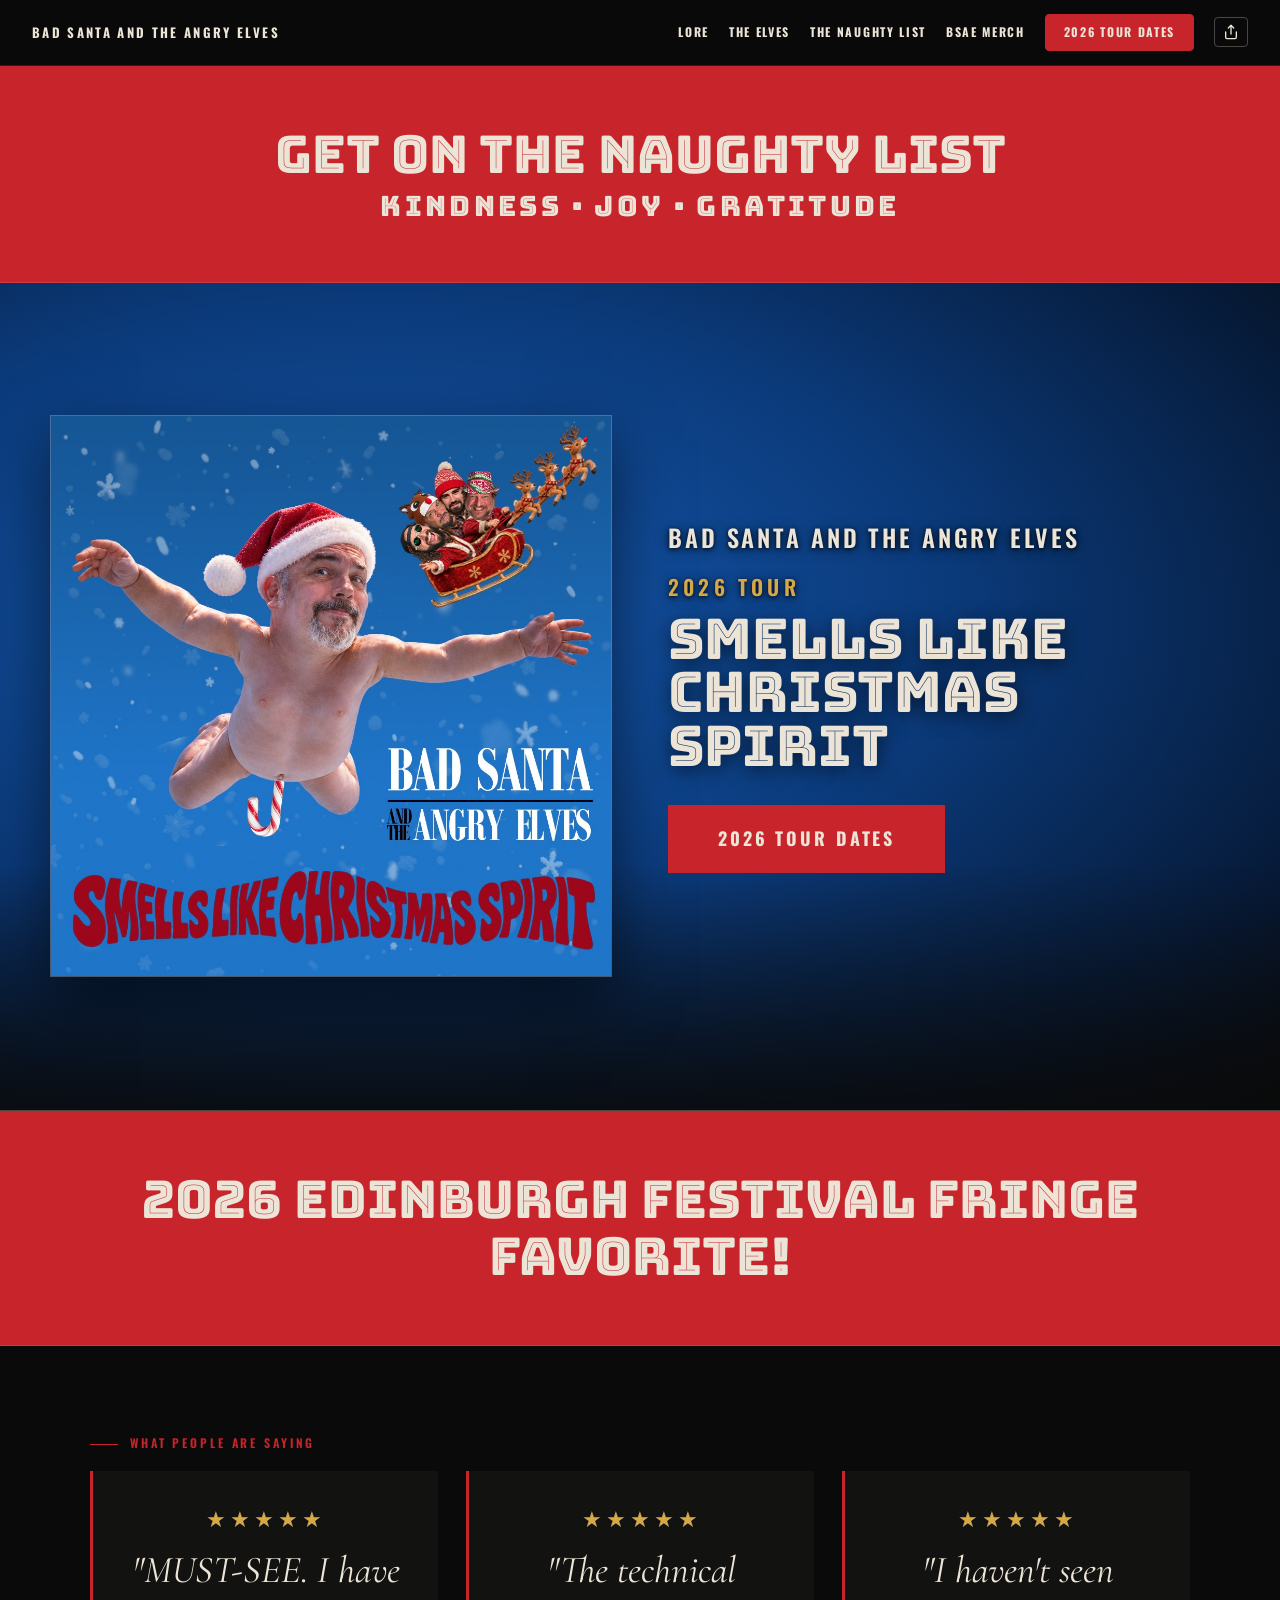
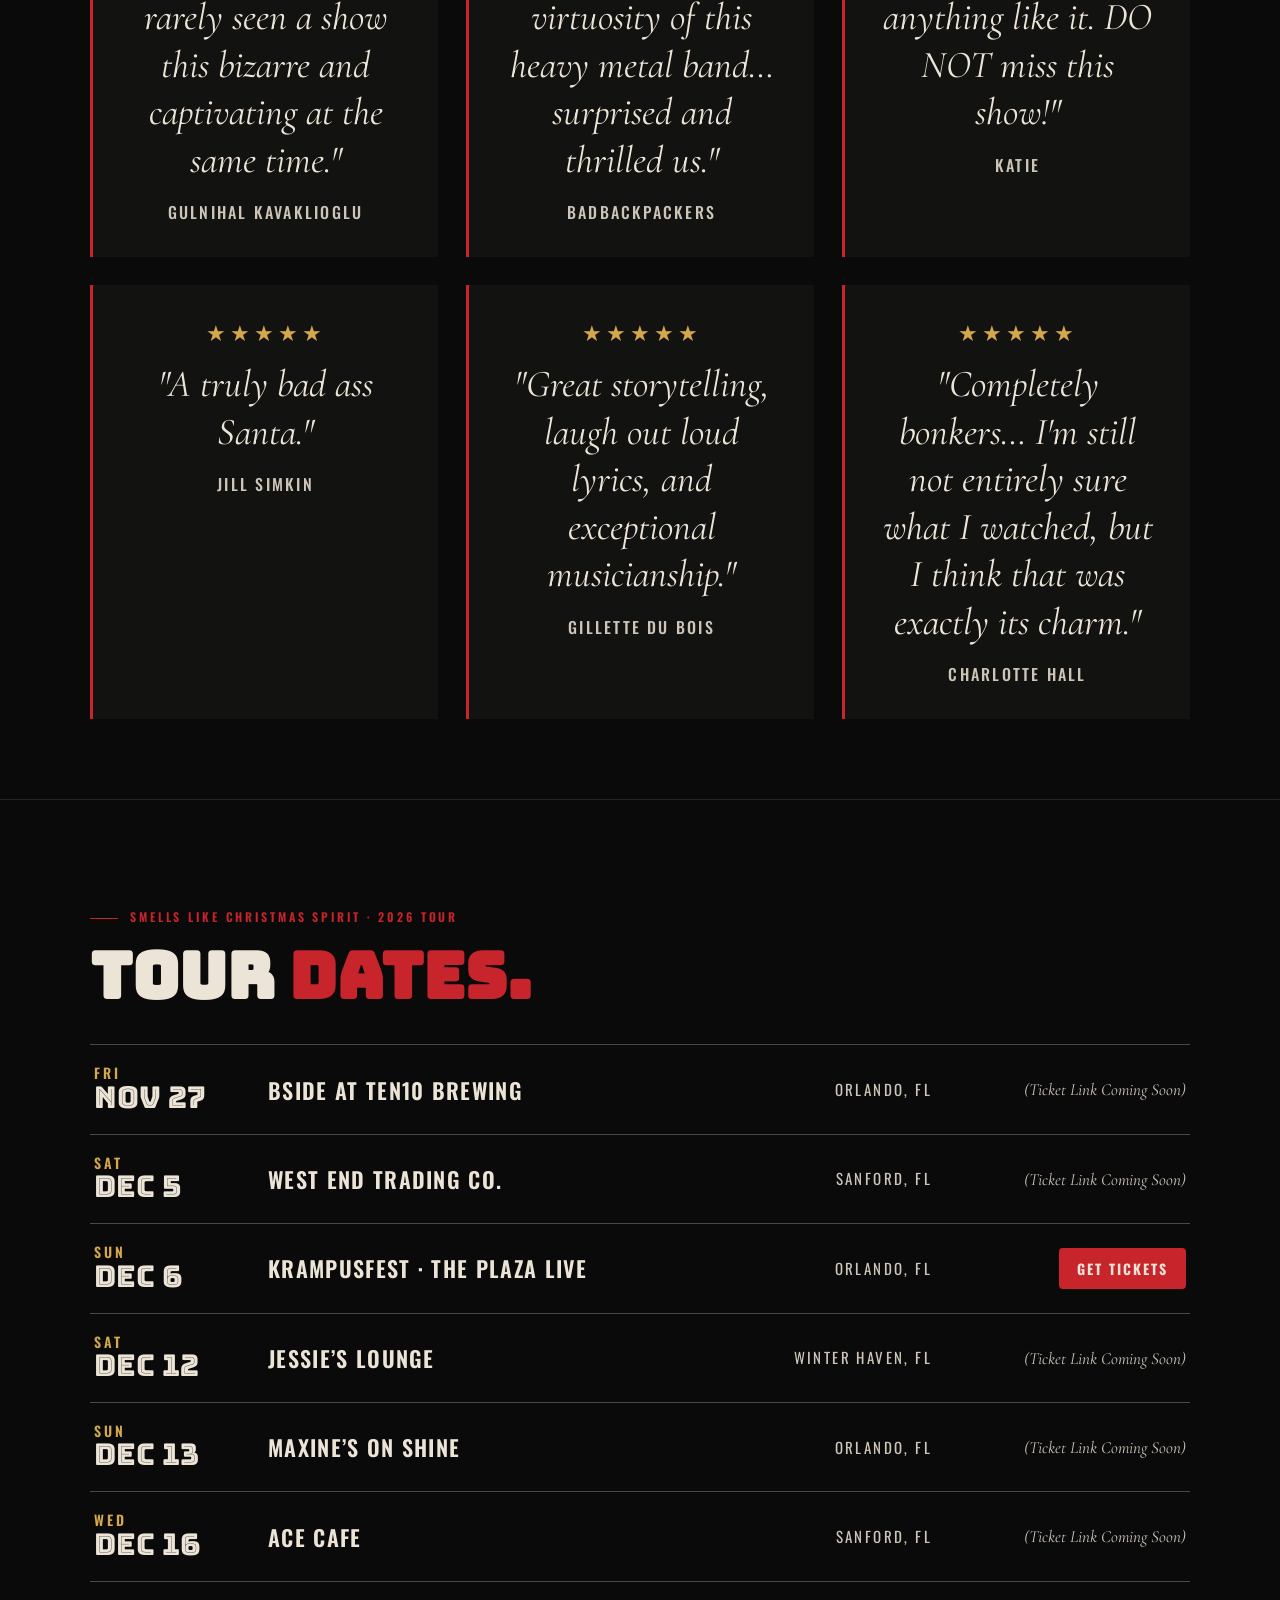
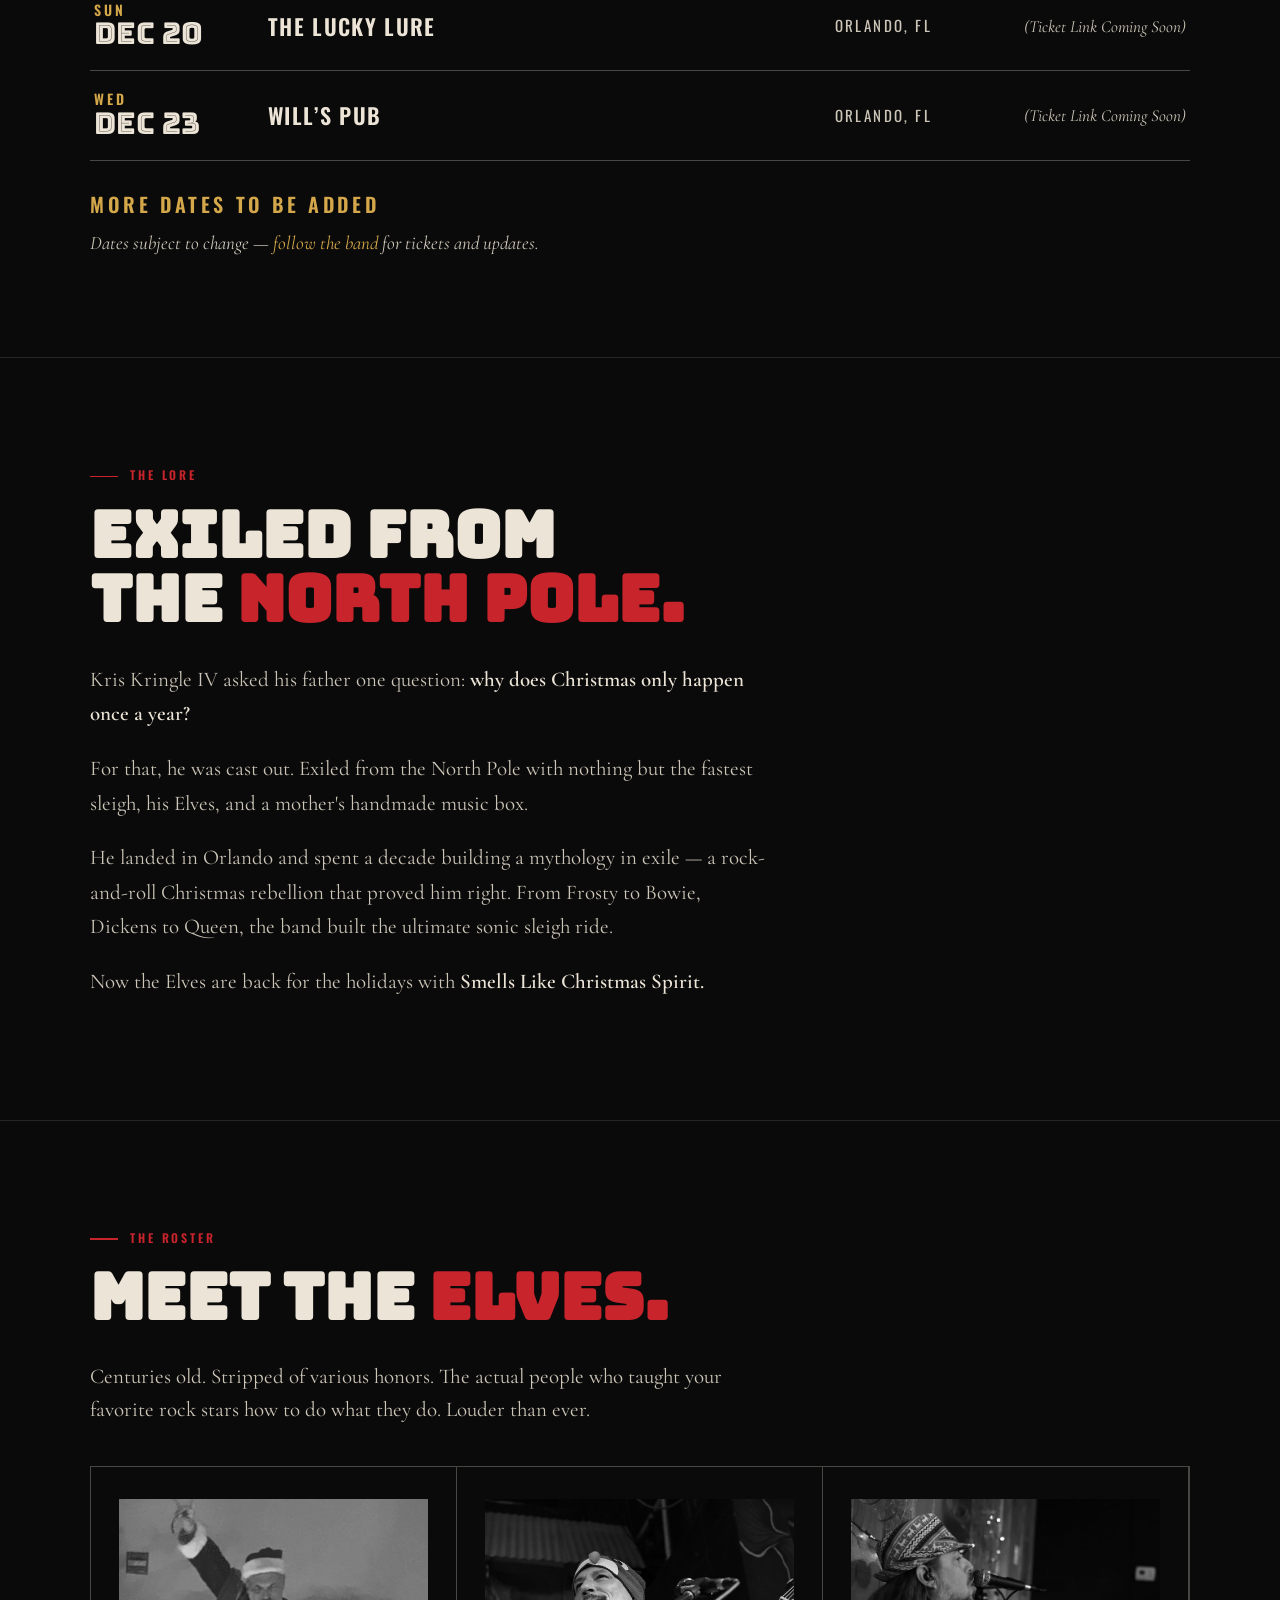
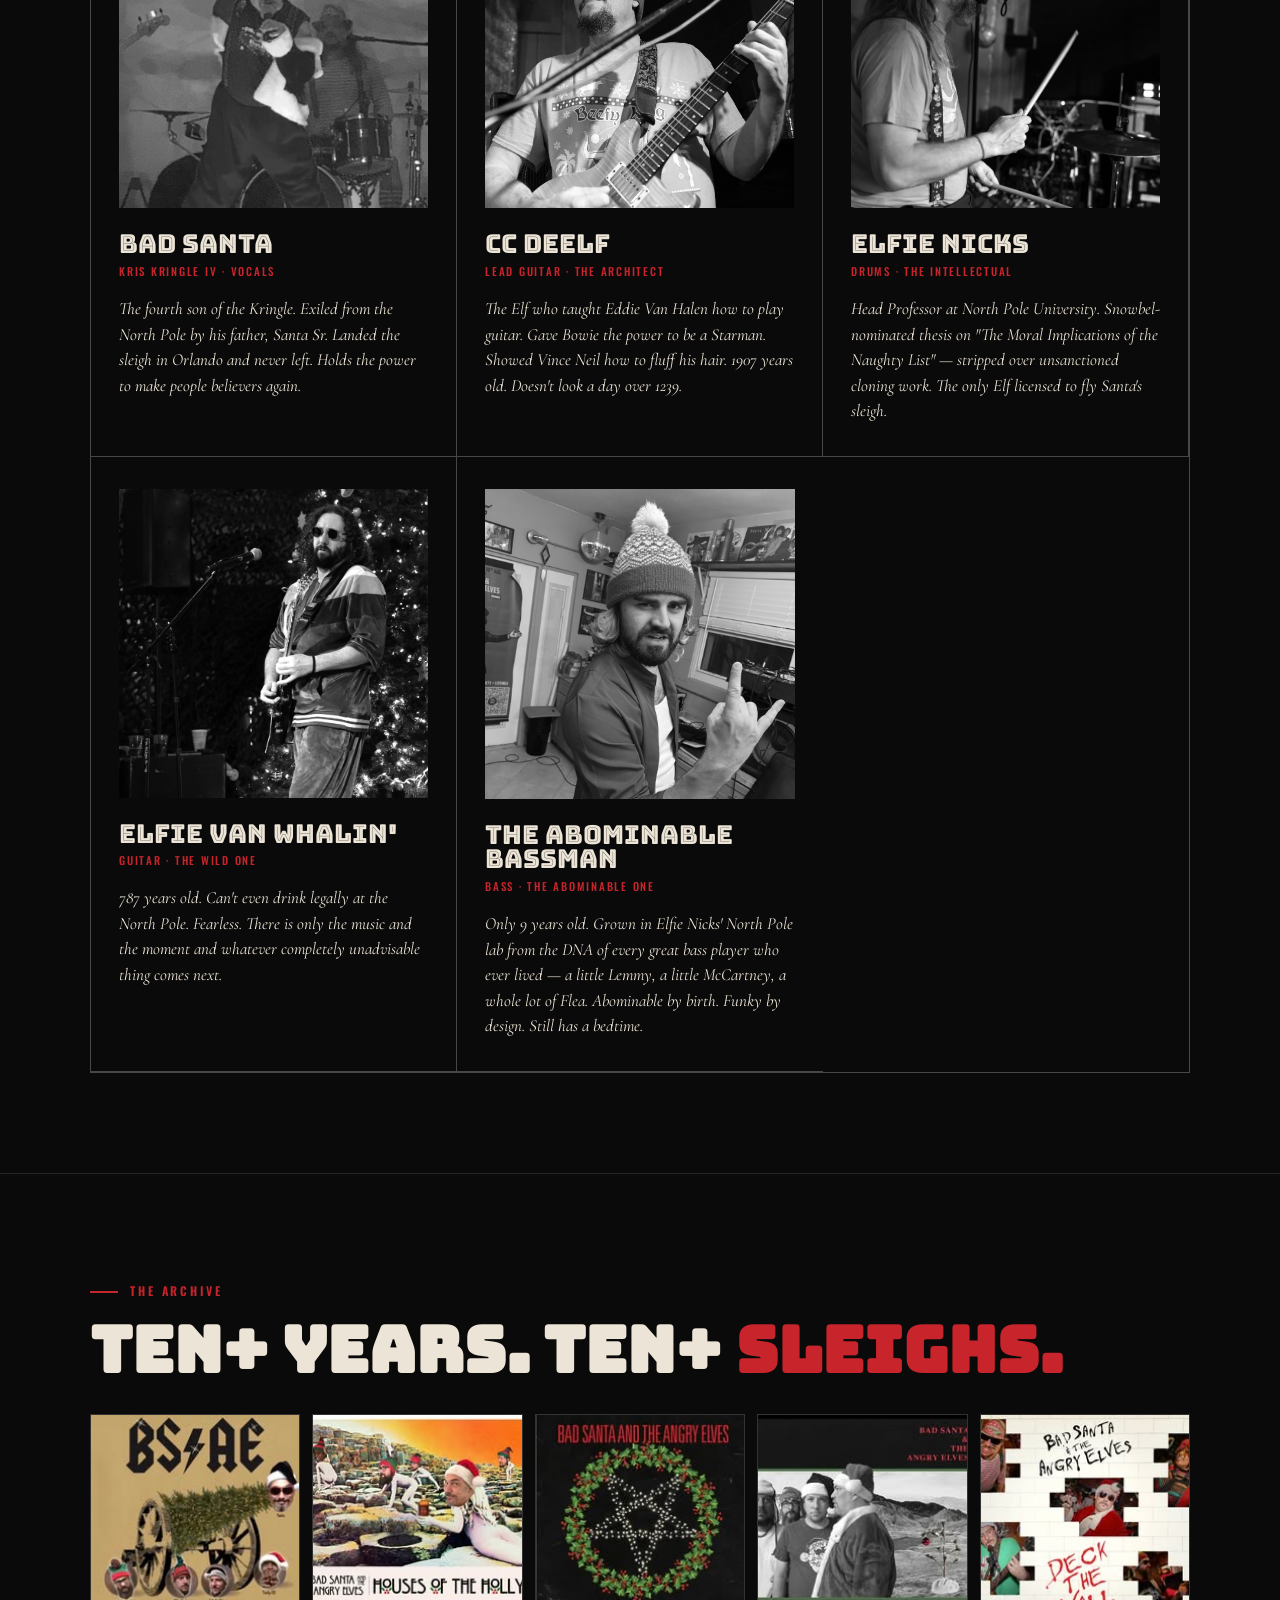
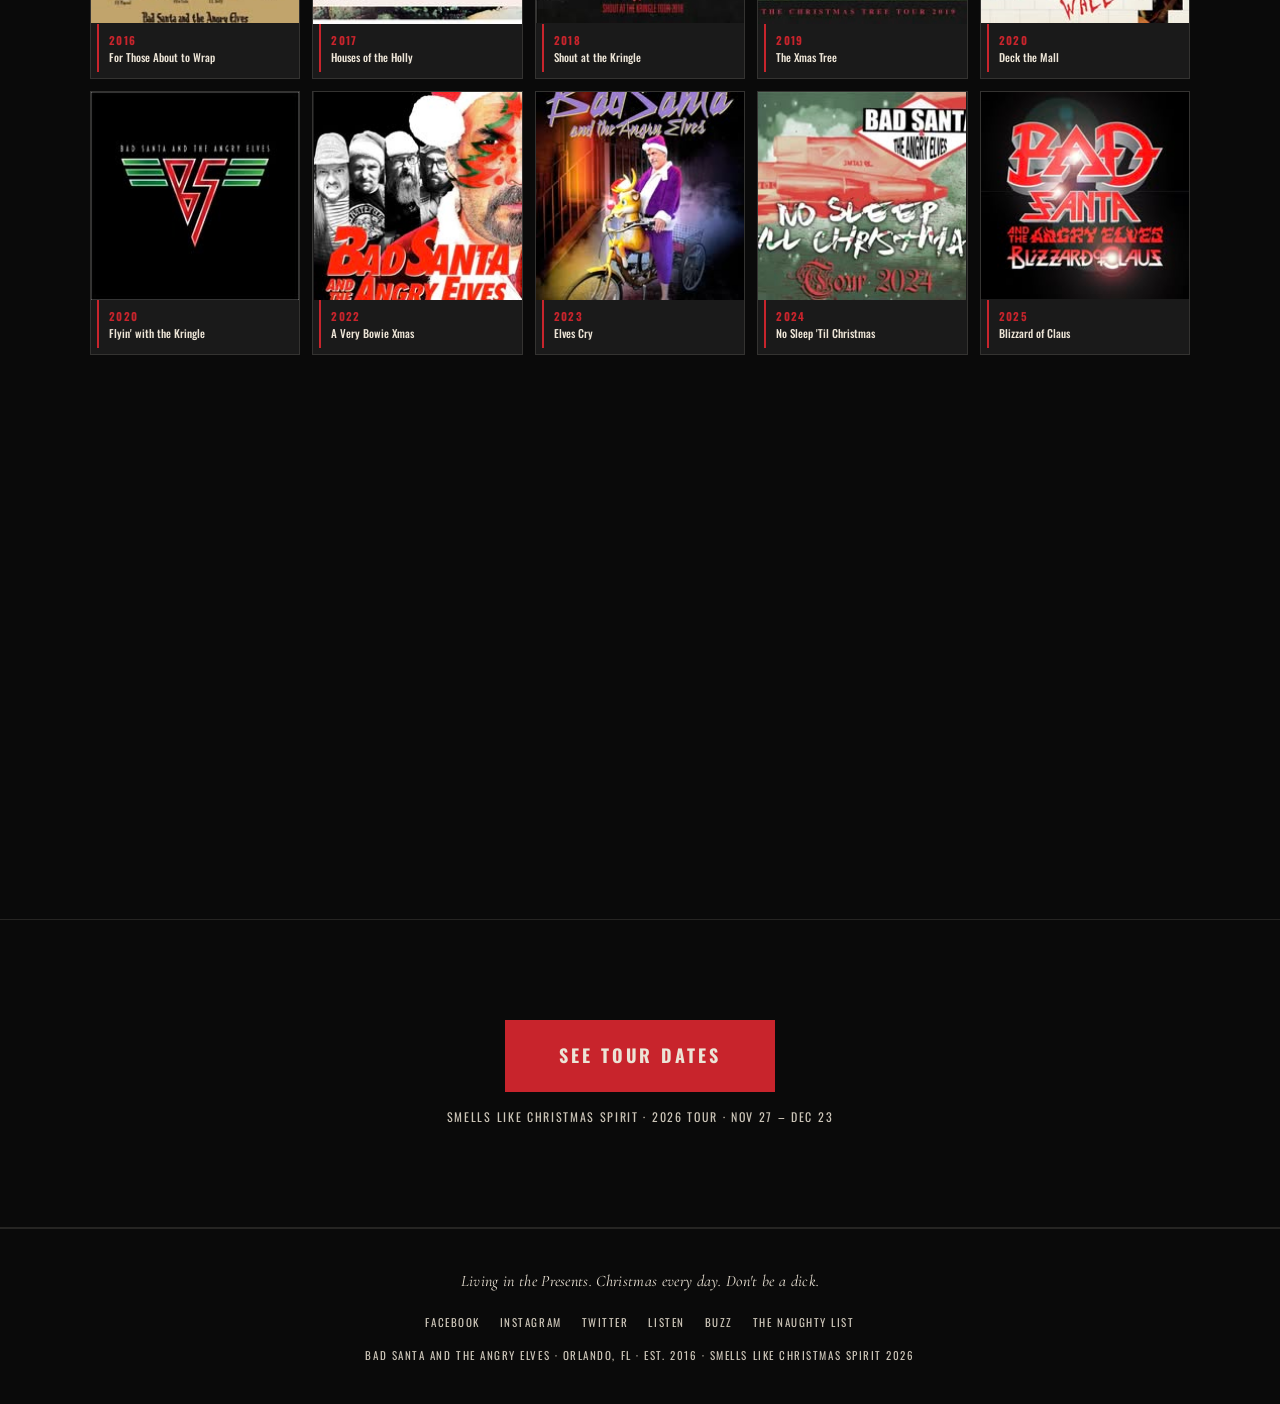
==== commit 3e2ad420: "Add The Naughty List RSVP signup page at /thenaughtylist" ====
--- a/index.html
+++ b/index.html
@@ -313,6 +313,8 @@
     text-transform: uppercase;
     margin: 0;
   }
+  .manifesto-link { color: var(--bone); text-decoration: none; border-bottom: 3px solid transparent; transition: color 0.2s, border-color 0.2s; }
+  .manifesto-link:hover { color: var(--black); border-bottom-color: var(--black); }
   .manifesto p + p { margin-top: 8px; font-size: clamp(18px, 2.5vw, 28px); letter-spacing: 0.12em; }
 
   /* ---------- SECTIONS ---------- */
@@ -521,7 +523,7 @@
 
 <!-- MANIFESTO STRIP -->
 <div class="manifesto">
-  <p>Christmas Every Day.</p>
+  <p><a href="/thenaughtylist" class="manifesto-link">Get on the Naughty List</a></p>
   <p>Kindness &middot; Joy &middot; Gratitude</p>
 </div>
 
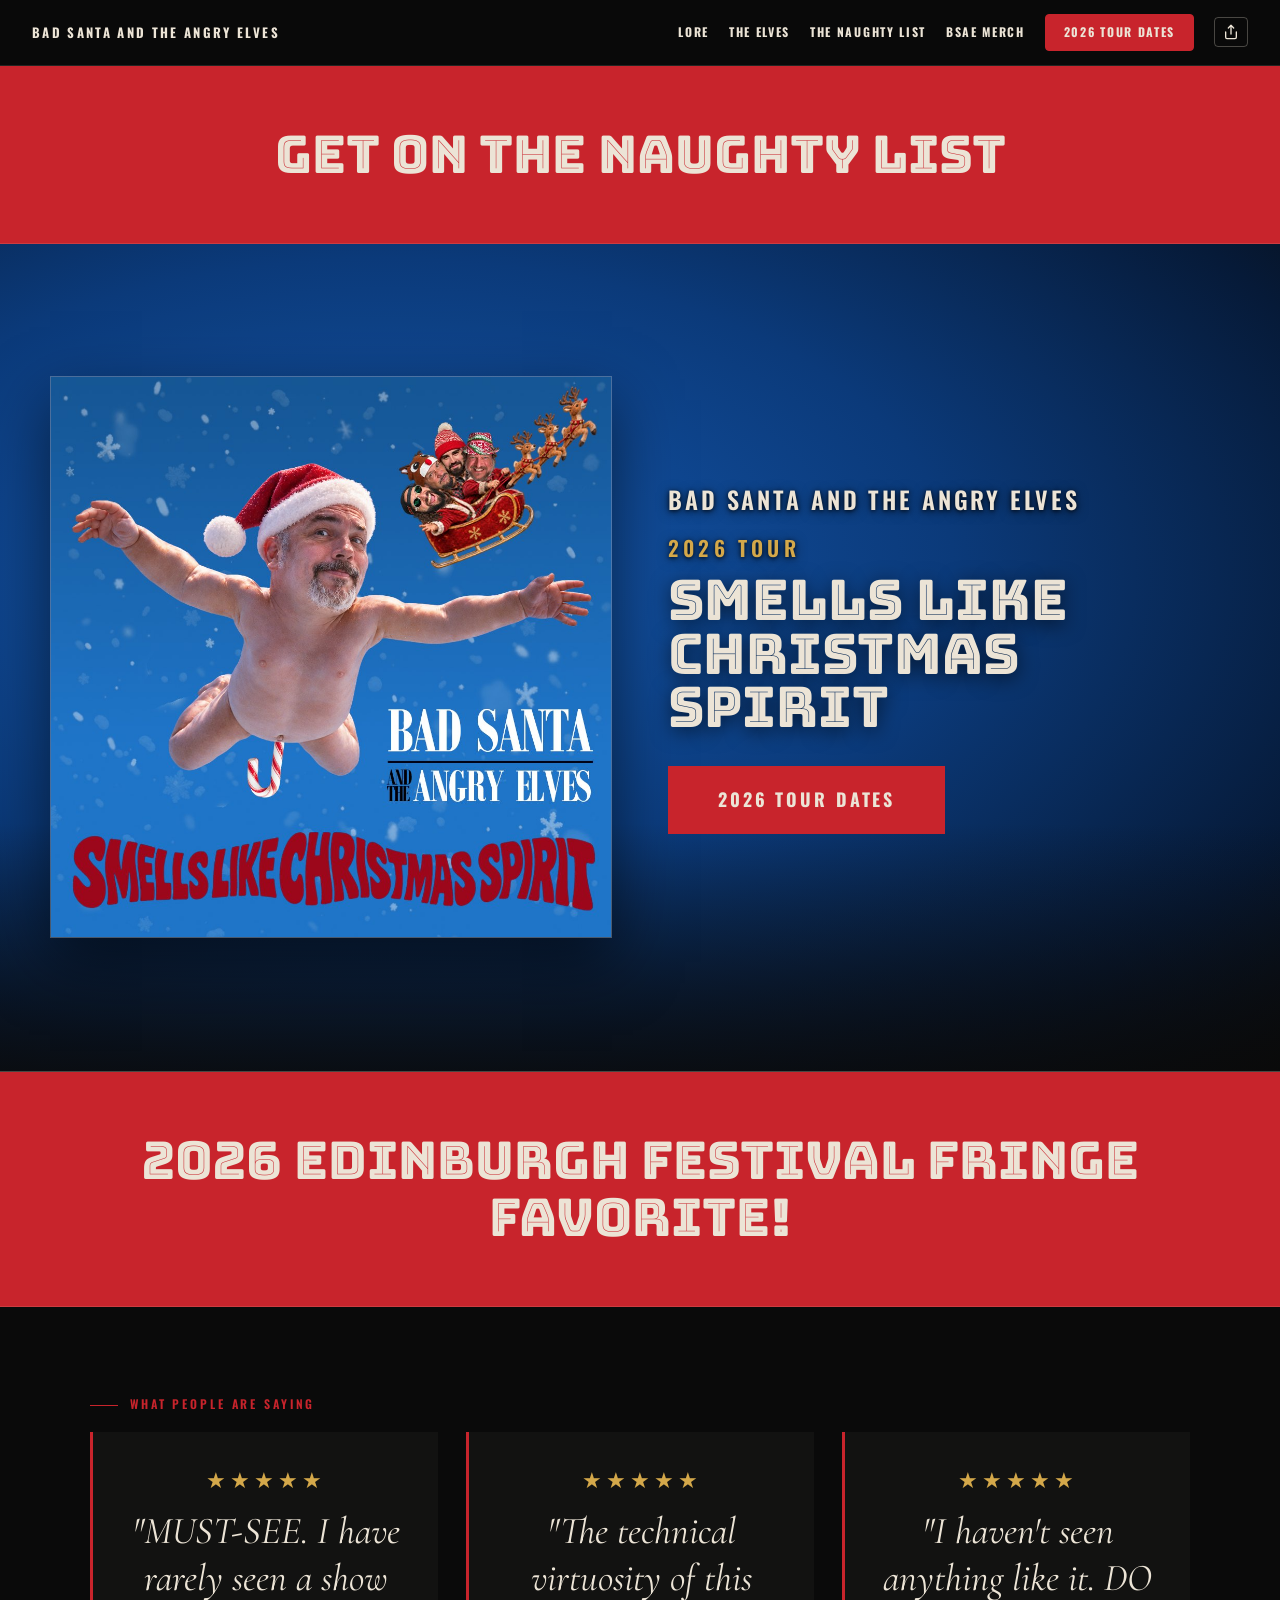
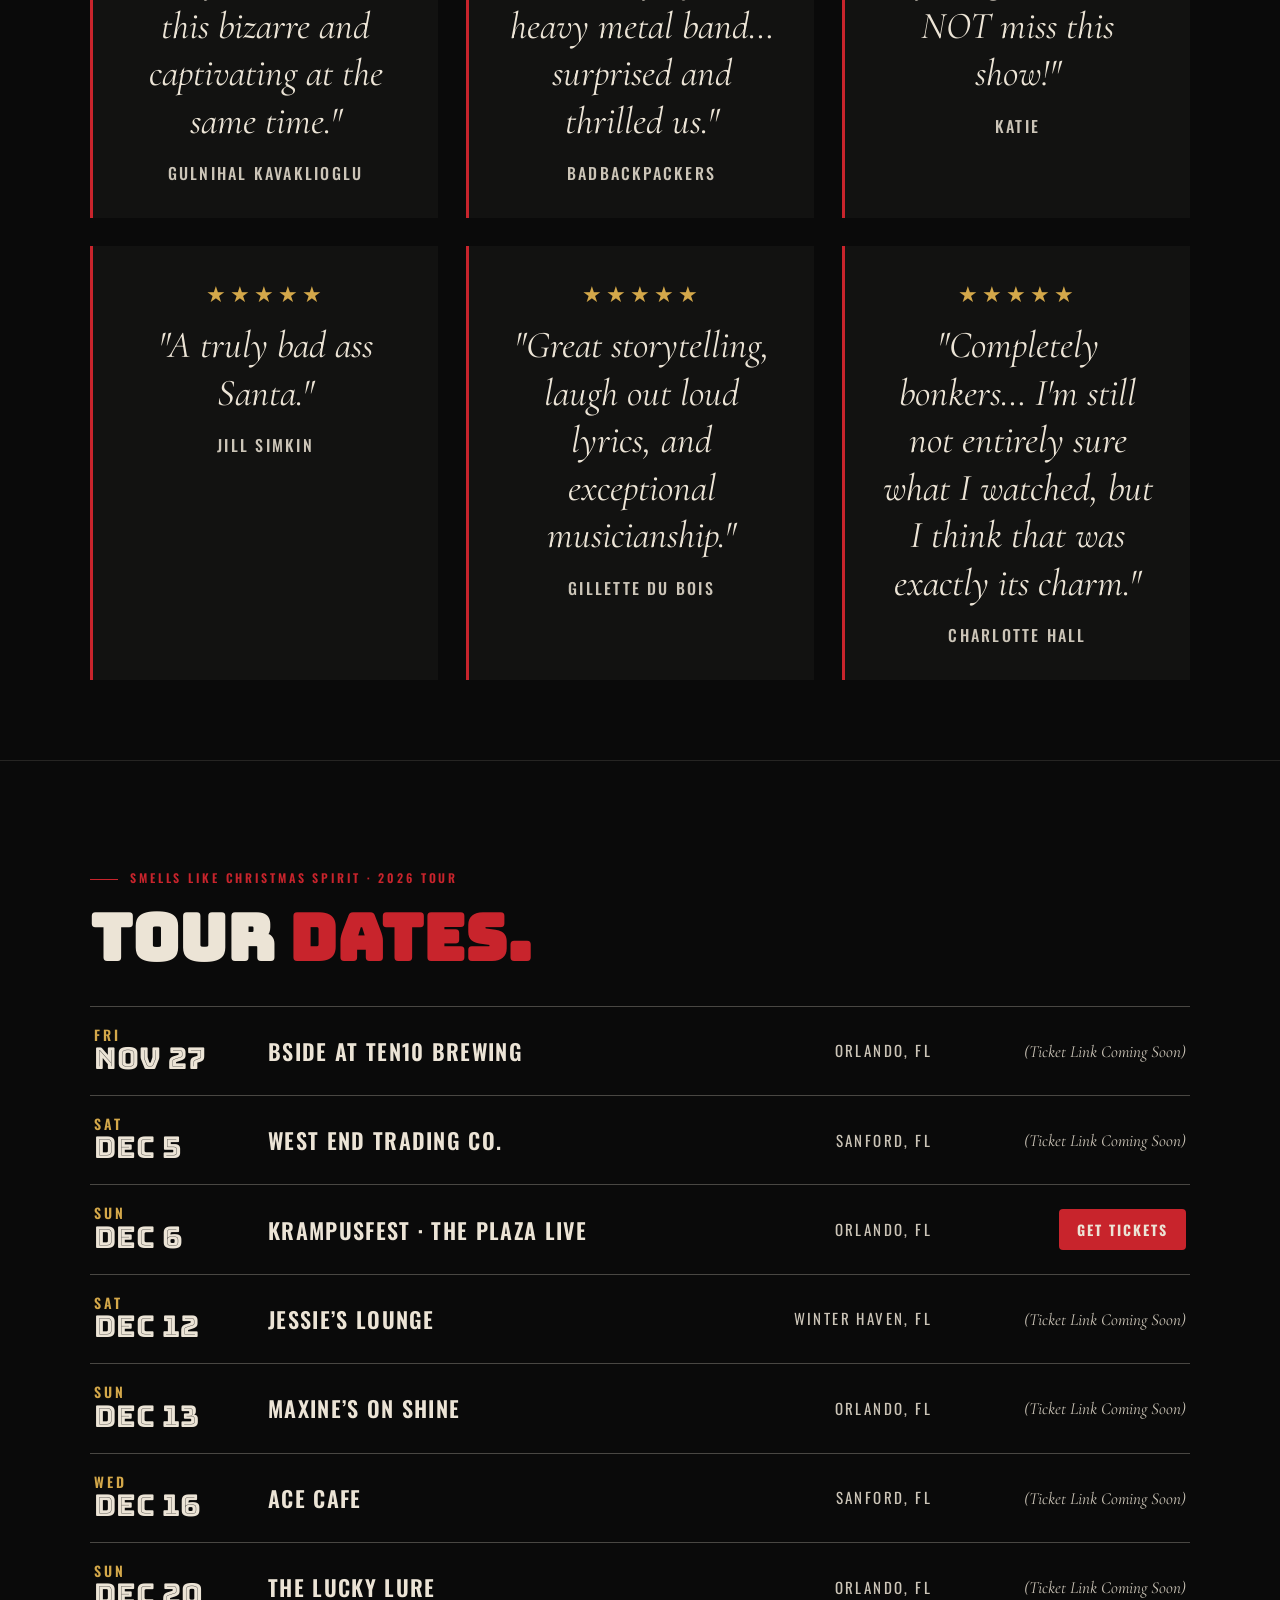
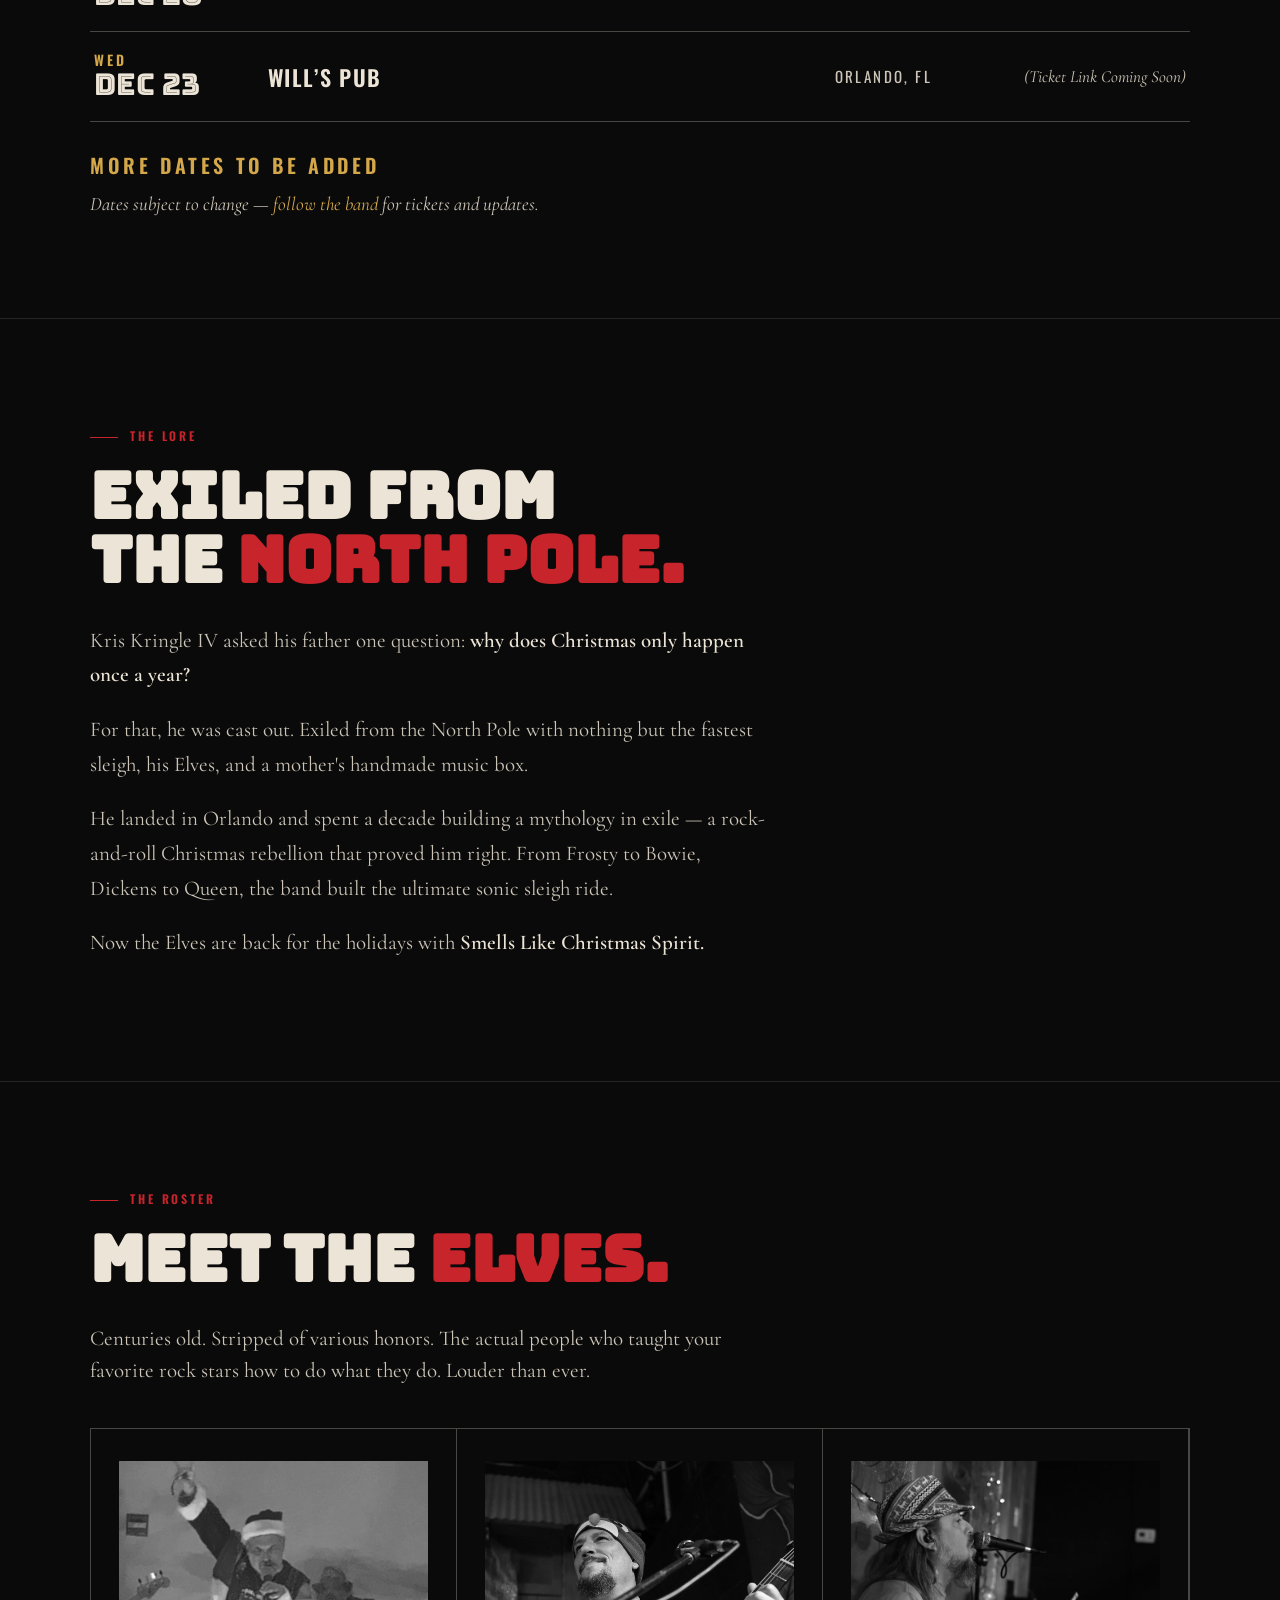
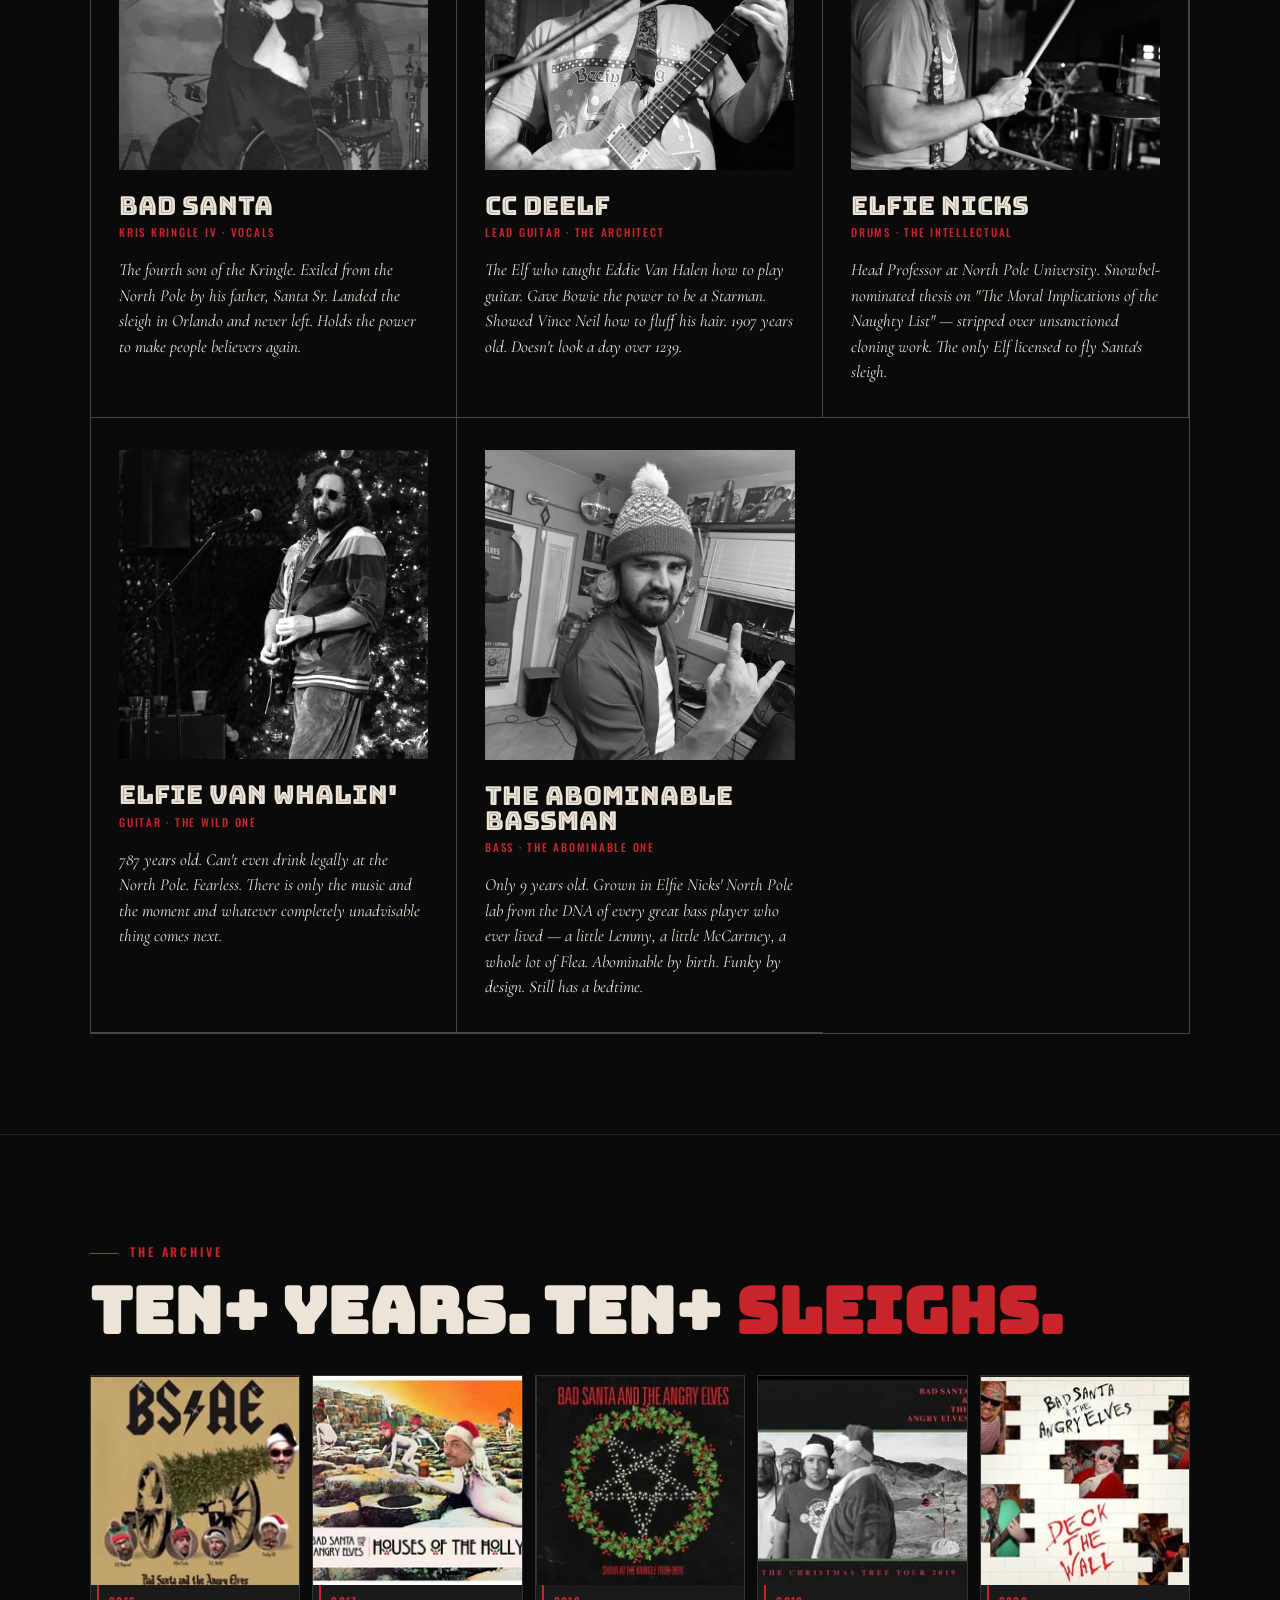
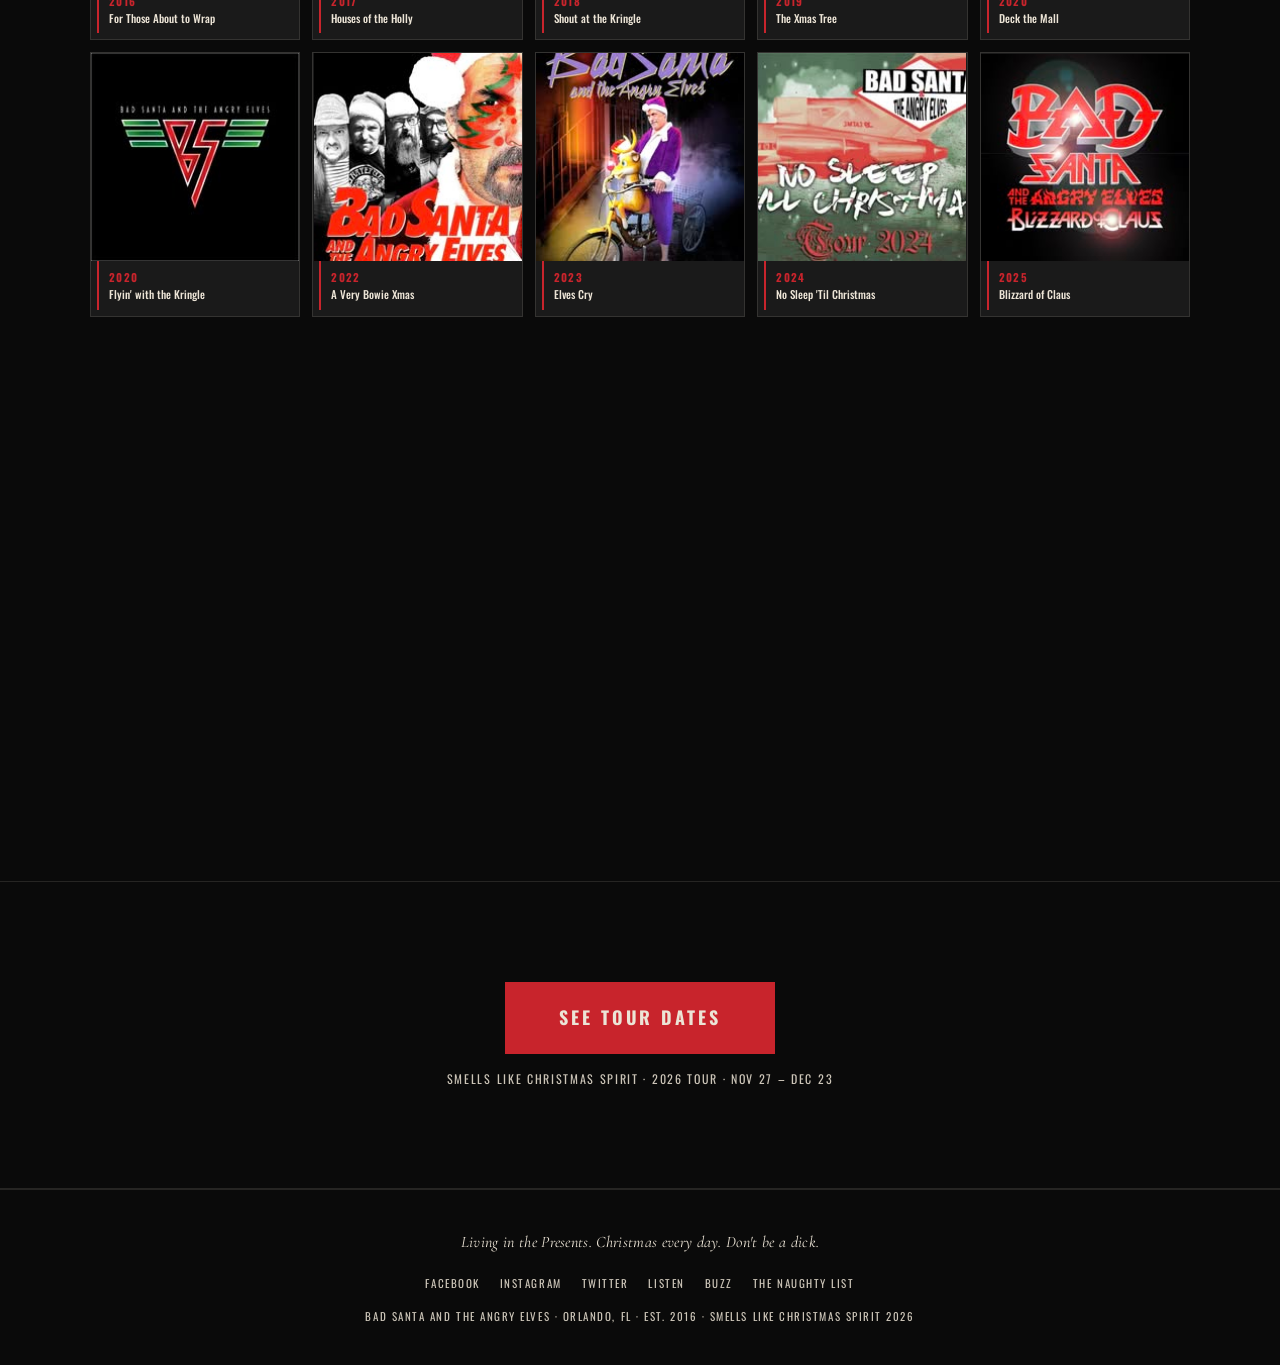
==== commit 88478691: "Remove Kindness/Joy/Gratitude line from red bar" ====
--- a/index.html
+++ b/index.html
@@ -524,7 +524,7 @@
 <!-- MANIFESTO STRIP -->
 <div class="manifesto">
   <p><a href="/thenaughtylist" class="manifesto-link">Get on the Naughty List</a></p>
-  <p>Kindness &middot; Joy &middot; Gratitude</p>
+  <!-- <p>Kindness &middot; Joy &middot; Gratitude</p> -->
 </div>
 
 <!-- HERO -->
